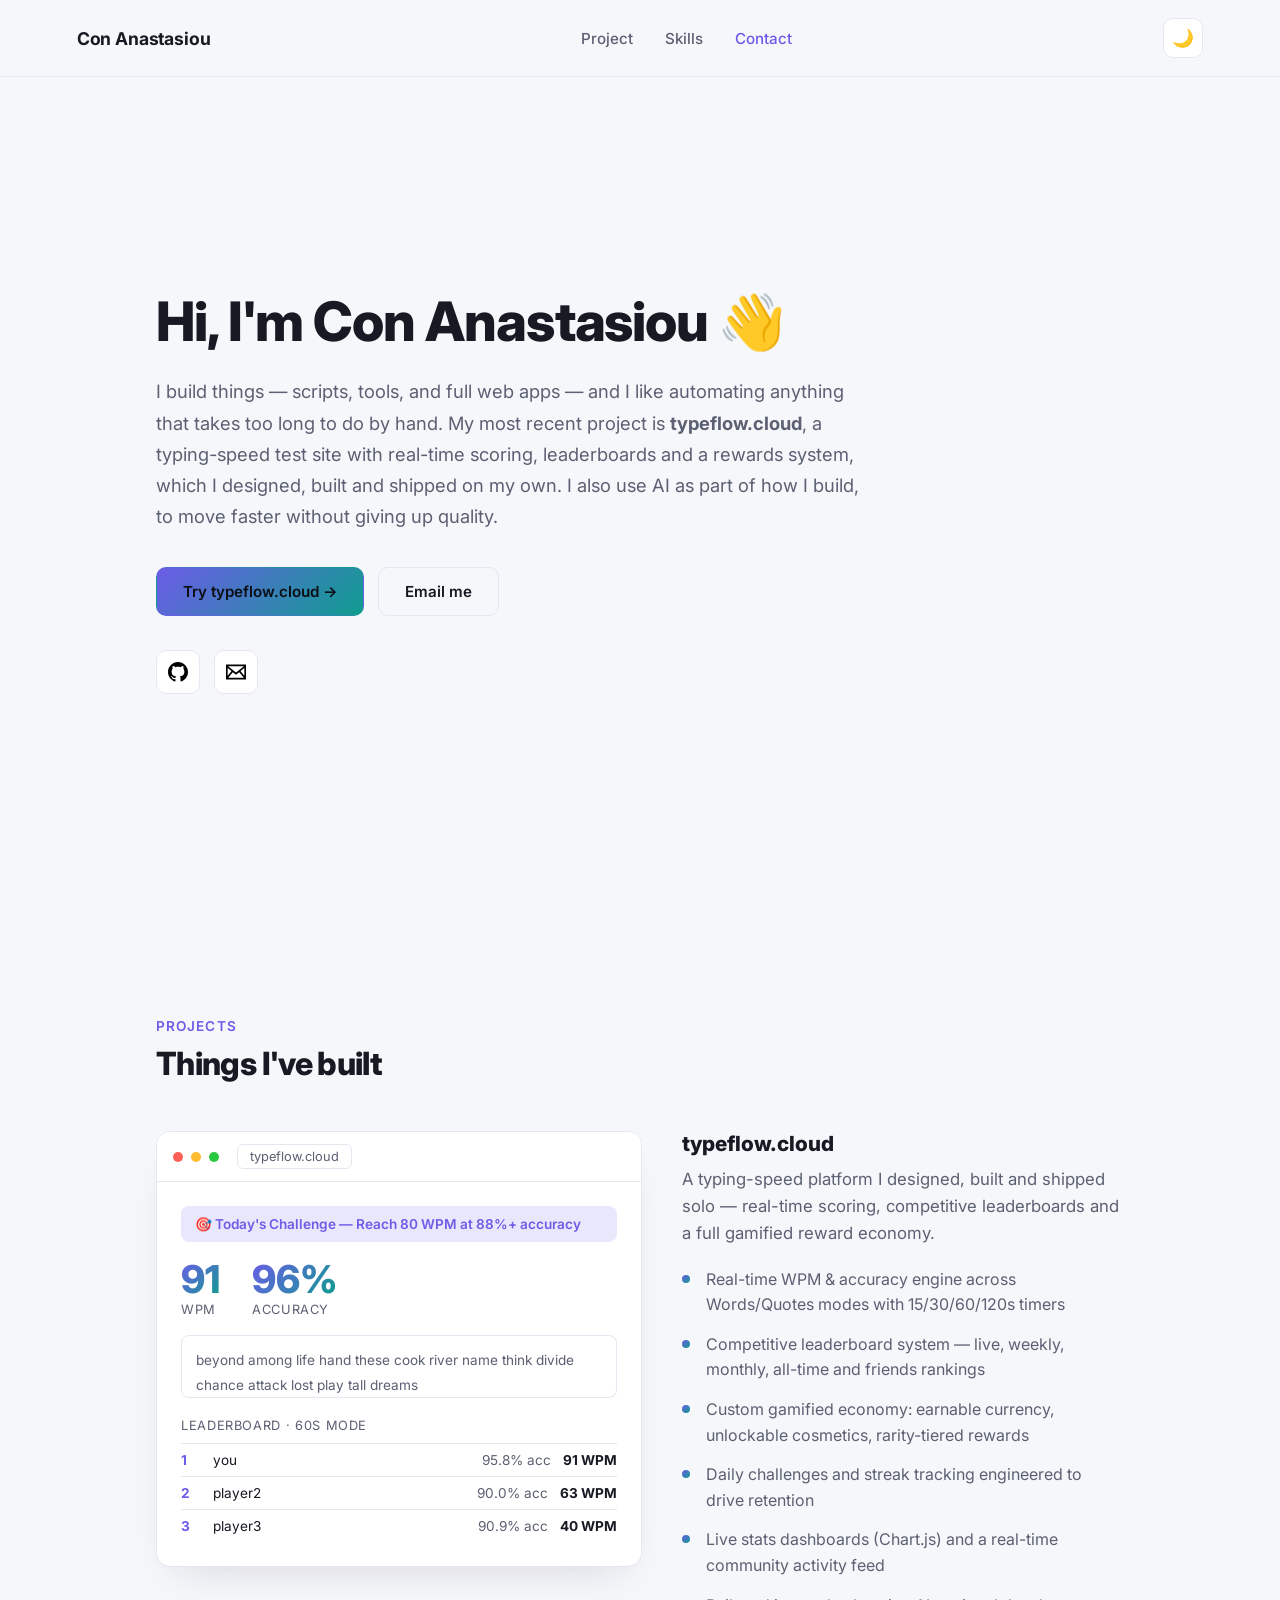
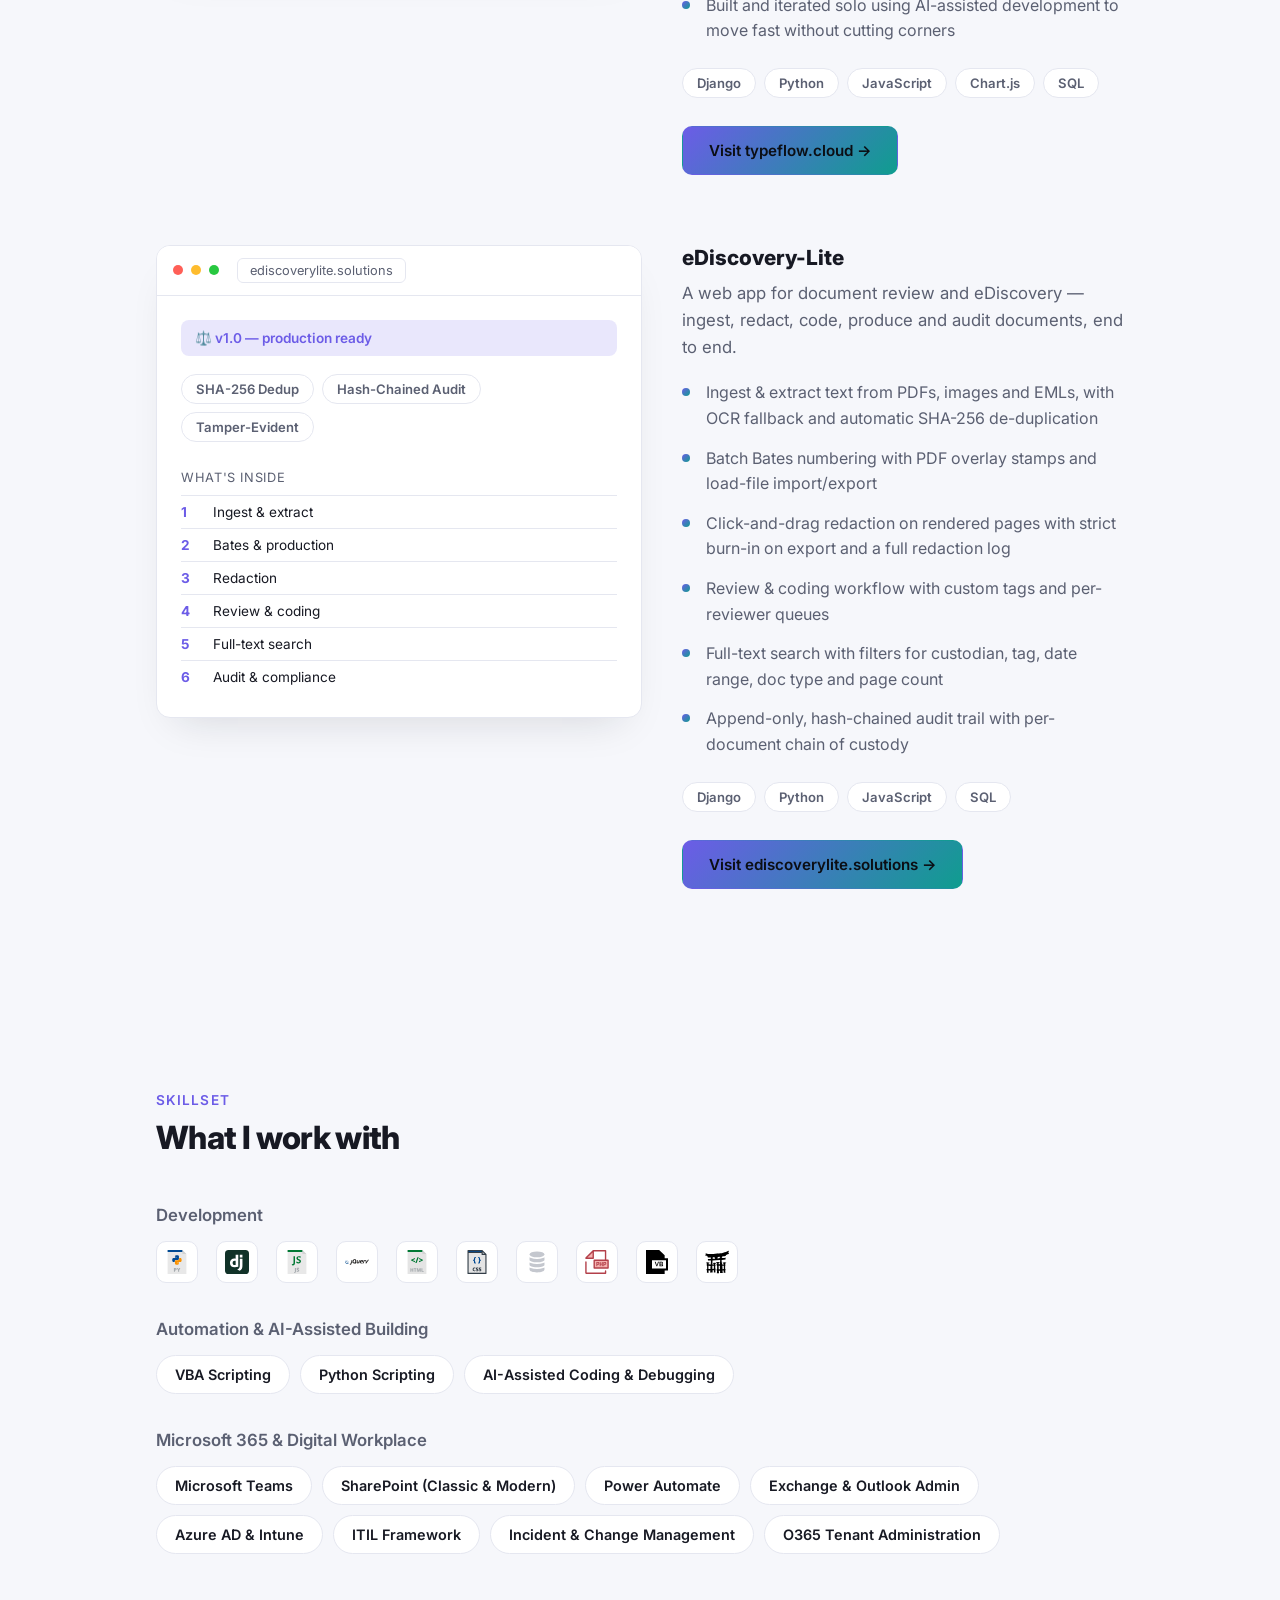
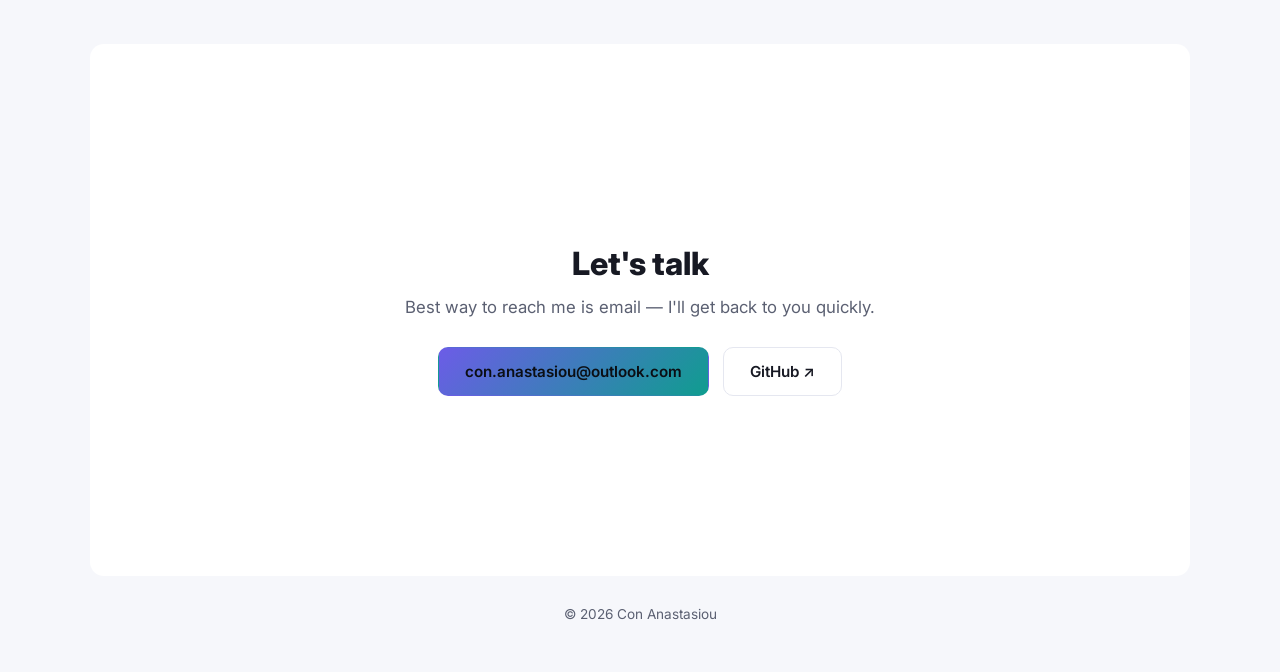
==== docs/index.html @ 70e90412 "Add static export for GitHub Pages Render templates/html/home.html to plain HTML in docs/, with stat" ====
<!DOCTYPE html>
<html lang="en" data-theme="dark">
	<head>
		<meta charset="utf-8">
		<meta name="viewport" content="width=device-width, initial-scale=1">
		<title>Con Anastasiou</title>
		<meta name="description" content="Con Anastasiou — builder of typeflow.cloud, a typing-speed test site with real-time scoring, leaderboards and a rewards system, built and shipped solo with Python, Django and JavaScript.">
		
		<link rel="icon" type="image/svg+xml" href="static/images/favicon.svg">
		<meta property="og:type" content="website">
		<meta property="og:title" content="Con Anastasiou">
		<meta property="og:description" content="Builder of typeflow.cloud, a typing-speed test site with real-time scoring, leaderboards and a rewards system, built and shipped solo with Python, Django and JavaScript.">
		<meta name="twitter:card" content="summary">
		<meta name="theme-color" content="#0b0e14">
		<link rel="preconnect" href="https://fonts.googleapis.com">
		<link rel="preconnect" href="https://fonts.gstatic.com" crossorigin>
		<link href="https://fonts.googleapis.com/css2?family=Inter:wght@400;500;600;700;800&display=swap" rel="stylesheet">
		<link rel="stylesheet" type="text/css" href="static/css/style.css">
	</head>
	<body>
		<a href="#main-content" class="skip-link">Skip to content</a>
		<nav class="nav">
			<a href="#home" class="nav-brand">Con Anastasiou</a>
			<div class="nav-links" id="nav-links">
				<a href="#project">Project</a>
				<a href="#skills">Skills</a>
				<a href="#contact">Contact</a>
			</div>
			<div class="nav-controls">
				<button id="theme-toggle" class="icon-btn" aria-label="Toggle dark mode" title="Toggle theme">
					<span id="theme-icon">☀️</span>
				</button>
				<button id="nav-toggle" class="icon-btn nav-burger" aria-label="Toggle menu">
					<span></span><span></span><span></span>
				</button>
			</div>
		</nav>

		<main id="main-content">
			<section id="home" class="hero">
				<div class="hero-inner">
					<h1>Hi, I'm Con Anastasiou <span class="wave">👋</span></h1>
					<p class="hero-lead">I build things — scripts, tools, and full web apps — and I like automating anything that takes too long to do by hand. My most recent project is <strong>typeflow.cloud</strong>, a typing-speed test site with real-time scoring, leaderboards and a rewards system, which I designed, built and shipped on my own. I also use AI as part of how I build, to move faster without giving up quality.</p>
					<div class="hero-actions">
						<a href="https://typeflow.cloud" target="_blank" rel="noopener" class="btn btn-primary">Try typeflow.cloud →</a>
						<a href="mailto:con.anastasiou@outlook.com" class="btn btn-ghost">Email me</a>
					</div>
					<div class="socials">
						<a href="https://github.com/inacceptable" target="_blank" rel="noopener" aria-label="GitHub" class="social-icon">
							<img src="static/images/github.svg" alt="GitHub">
						</a>
						<a href="mailto:con.anastasiou@outlook.com" aria-label="Email" class="social-icon">
							<img src="static/images/outlook.svg" alt="Email">
						</a>
					</div>
				</div>
			</section>

			<section id="project" class="section">
				<div class="section-head">
					<span class="section-tag">Projects</span>
					<h2>Things I've built</h2>
				</div>

				<div class="project-showcase">
					<div class="browser-mock">
						<div class="browser-bar">
							<span class="dot dot-r"></span><span class="dot dot-y"></span><span class="dot dot-g"></span>
							<span class="browser-url">typeflow.cloud</span>
						</div>
						<div class="browser-body">
							<div class="mock-badge">🎯 Today's Challenge — Reach 80 WPM at 88%+ accuracy</div>
							<div class="mock-stat-row">
								<div class="mock-stat"><span class="mock-stat-value">91</span><span class="mock-stat-label">WPM</span></div>
								<div class="mock-stat"><span class="mock-stat-value">96%</span><span class="mock-stat-label">accuracy</span></div>
							</div>
							<div class="mock-words">beyond among life hand these cook river name think divide chance attack lost play tall dreams</div>
							<div class="mock-leaderboard">
								<div class="mock-lb-title">Leaderboard · 60s mode</div>
								<div class="mock-lb-row"><span>1</span><span>you</span><span>95.8% acc</span><span>91 WPM</span></div>
								<div class="mock-lb-row"><span>2</span><span>player2</span><span>90.0% acc</span><span>63 WPM</span></div>
								<div class="mock-lb-row"><span>3</span><span>player3</span><span>90.9% acc</span><span>40 WPM</span></div>
							</div>
						</div>
					</div>
					<div class="project-details">
						<h3>typeflow.cloud</h3>
						<p class="section-lead">A typing-speed platform I designed, built and shipped solo — real-time scoring, competitive leaderboards and a full gamified reward economy.</p>
						<ul class="project-features">
							<li>Real-time WPM &amp; accuracy engine across Words/Quotes modes with 15/30/60/120s timers</li>
							<li>Competitive leaderboard system — live, weekly, monthly, all-time and friends rankings</li>
							<li>Custom gamified economy: earnable currency, unlockable cosmetics, rarity-tiered rewards</li>
							<li>Daily challenges and streak tracking engineered to drive retention</li>
							<li>Live stats dashboards (Chart.js) and a real-time community activity feed</li>
							<li>Built and iterated solo using AI-assisted development to move fast without cutting corners</li>
						</ul>
						<div class="stack-pills">
							<span>Django</span><span>Python</span><span>JavaScript</span><span>Chart.js</span><span>SQL</span>
						</div>
						<a href="https://typeflow.cloud" target="_blank" rel="noopener" class="btn btn-primary">Visit typeflow.cloud →</a>
					</div>
				</div>

				<div class="project-showcase">
					<div class="browser-mock">
						<div class="browser-bar">
							<span class="dot dot-r"></span><span class="dot dot-y"></span><span class="dot dot-g"></span>
							<span class="browser-url">ediscoverylite.solutions</span>
						</div>
						<div class="browser-body">
							<div class="mock-badge">⚖️ v1.0 — production ready</div>
							<div class="stack-pills">
								<span>SHA-256 Dedup</span><span>Hash-Chained Audit</span><span>Tamper-Evident</span>
							</div>
							<div class="mock-leaderboard">
								<div class="mock-lb-title">What's inside</div>
								<div class="mock-feature-row"><span>1</span><span>Ingest &amp; extract</span></div>
								<div class="mock-feature-row"><span>2</span><span>Bates &amp; production</span></div>
								<div class="mock-feature-row"><span>3</span><span>Redaction</span></div>
								<div class="mock-feature-row"><span>4</span><span>Review &amp; coding</span></div>
								<div class="mock-feature-row"><span>5</span><span>Full-text search</span></div>
								<div class="mock-feature-row"><span>6</span><span>Audit &amp; compliance</span></div>
							</div>
						</div>
					</div>
					<div class="project-details">
						<h3>eDiscovery-Lite</h3>
						<p class="section-lead">A web app for document review and eDiscovery — ingest, redact, code, produce and audit documents, end to end.</p>
						<ul class="project-features">
							<li>Ingest &amp; extract text from PDFs, images and EMLs, with OCR fallback and automatic SHA-256 de-duplication</li>
							<li>Batch Bates numbering with PDF overlay stamps and load-file import/export</li>
							<li>Click-and-drag redaction on rendered pages with strict burn-in on export and a full redaction log</li>
							<li>Review &amp; coding workflow with custom tags and per-reviewer queues</li>
							<li>Full-text search with filters for custodian, tag, date range, doc type and page count</li>
							<li>Append-only, hash-chained audit trail with per-document chain of custody</li>
						</ul>
						<div class="stack-pills">
							<span>Django</span><span>Python</span><span>JavaScript</span><span>SQL</span>
						</div>
						<a href="https://ediscoverylite.solutions" target="_blank" rel="noopener" class="btn btn-primary">Visit ediscoverylite.solutions →</a>
					</div>
				</div>
			</section>

			<section id="skills" class="section">
				<div class="section-head">
					<span class="section-tag">Skillset</span>
					<h2>What I work with</h2>
				</div>
				<div class="skills-grid">
					<div class="skill-group">
						<h3>Development</h3>
						<div class="lang-row">
							<img src="static/images/languages/python.svg" title="Python" alt="Python">
							<img src="static/images/languages/django.svg" title="Django" alt="Django">
							<img src="static/images/languages/js.svg" title="JavaScript" alt="JavaScript">
							<img src="static/images/languages/jquery.svg" title="jQuery" alt="jQuery">
							<img src="static/images/languages/html.svg" title="HTML" alt="HTML">
							<img src="static/images/languages/css.svg" title="CSS" alt="CSS">
							<img src="static/images/languages/sql.svg" title="SQL" alt="SQL">
							<img src="static/images/languages/php.svg" title="PHP" alt="PHP">
							<img src="static/images/languages/vba.svg" title="VBA" alt="VBA">
							<img src="static/images/languages/jinja.svg" title="Jinja" alt="Jinja">
						</div>
					</div>
					<div class="skill-group">
						<h3>Automation &amp; AI-Assisted Building</h3>
						<div class="pill-row">
							<span>VBA Scripting</span>
							<span>Python Scripting</span>
							<span>AI-Assisted Coding &amp; Debugging</span>
						</div>
					</div>
					<div class="skill-group">
						<h3>Microsoft 365 &amp; Digital Workplace</h3>
						<div class="pill-row">
							<span>Microsoft Teams</span>
							<span>SharePoint (Classic &amp; Modern)</span>
							<span>Power Automate</span>
							<span>Exchange &amp; Outlook Admin</span>
							<span>Azure AD &amp; Intune</span>
							<span>ITIL Framework</span>
							<span>Incident &amp; Change Management</span>
							<span>O365 Tenant Administration</span>
						</div>
					</div>
				</div>
			</section>

			<section id="contact" class="section alt">
				<div class="contact-card">
					<h2>Let's talk</h2>
					<p>Best way to reach me is email — I'll get back to you quickly.</p>
					<div class="contact-actions">
						<a href="mailto:con.anastasiou@outlook.com" class="btn btn-primary">con.anastasiou@outlook.com</a>
						<a href="https://github.com/inacceptable" target="_blank" rel="noopener" class="btn btn-ghost">GitHub ↗</a>
					</div>
				</div>
			</section>
		</main>

		<footer class="footer">
			<p>© 2026 Con Anastasiou</p>
		</footer>

		<script src="static/js/app.js"></script>
	</body>
</html>
---- docs/static/css/style.css ----
:root {
	--bg: #0b0e14;
	--bg-alt: #10141f;
	--card: #161b26;
	--border: #232838;
	--text: #e7e9f0;
	--text-dim: #9aa1b5;
	--accent: #7c6cff;
	--accent-2: #34e6c9;
	--radius: 14px;
	--shadow: 0 20px 40px -20px rgba(0, 0, 0, 0.5);
}

[data-theme="light"] {
	--bg: #f6f7fb;
	--bg-alt: #ffffff;
	--card: #ffffff;
	--border: #e5e7f0;
	--text: #171923;
	--text-dim: #5b6072;
	--accent: #6c5ce7;
	--accent-2: #0f9d8f;
	--shadow: 0 20px 40px -20px rgba(23, 25, 35, 0.15);
}

* {
	margin: 0;
	padding: 0;
	box-sizing: border-box;
}

html {
	scroll-behavior: smooth;
	background: var(--bg);
}

@media (prefers-reduced-motion: reduce) {
	html {
		scroll-behavior: auto;
	}

	*, *::before, *::after {
		animation-duration: 0.01ms !important;
		animation-iteration-count: 1 !important;
		transition-duration: 0.01ms !important;
	}
}

.skip-link {
	position: fixed;
	top: -60px;
	left: 16px;
	z-index: 200;
	background: var(--accent);
	color: #0b0e14;
	font-weight: 700;
	padding: 12px 18px;
	border-radius: 8px;
	transition: top .2s ease;
}

.skip-link:focus {
	top: 16px;
}

a:focus-visible,
button:focus-visible,
.btn:focus-visible {
	outline: 2px solid var(--accent);
	outline-offset: 3px;
	border-radius: 6px;
}

#home, #project, #skills, #contact {
	scroll-margin-top: 84px;
}

body {
	font-family: 'Inter', -apple-system, BlinkMacSystemFont, 'Segoe UI', sans-serif;
	background: var(--bg);
	color: var(--text);
	transition: background-color .3s ease, color .3s ease;
}

img {
	max-width: 100%;
	display: block;
}

a {
	color: inherit;
	text-decoration: none;
}

/* Nav */
.nav {
	position: sticky;
	top: 0;
	z-index: 100;
	display: flex;
	align-items: center;
	justify-content: space-between;
	padding: 18px 6%;
	background: var(--bg);
	background: color-mix(in srgb, var(--bg) 85%, transparent);
	backdrop-filter: blur(10px);
	border-bottom: 1px solid var(--border);
}

.nav-brand {
	font-weight: 700;
	font-size: 1.1em;
	letter-spacing: -0.01em;
}

.nav-links {
	display: flex;
	gap: 32px;
}

.nav-links a {
	color: var(--text-dim);
	font-weight: 500;
	font-size: 0.95em;
	transition: color .2s ease;
}

.nav-links a:hover {
	color: var(--text);
}

.nav-links a.active {
	color: var(--accent);
}

.nav-controls {
	display: flex;
	align-items: center;
	gap: 8px;
}

.icon-btn {
	background: var(--card);
	border: 1px solid var(--border);
	border-radius: 10px;
	width: 40px;
	height: 40px;
	display: flex;
	align-items: center;
	justify-content: center;
	cursor: pointer;
	font-size: 1.1em;
}

.nav-burger {
	display: none;
	flex-direction: column;
	gap: 4px;
}

.nav-burger span {
	width: 18px;
	height: 2px;
	background: var(--text);
	border-radius: 2px;
}

/* Layout helpers */
main {
	max-width: 1100px;
	margin: 0 auto;
}

.section {
	padding: 110px 6% 90px;
}

.section.alt {
	background: var(--bg-alt);
	border-radius: var(--radius);
	max-width: 1100px;
	margin: 0 auto;
}

.section-head {
	max-width: 640px;
	margin-bottom: 48px;
}

.section-tag {
	display: inline-block;
	color: var(--accent);
	font-weight: 600;
	font-size: 0.85em;
	text-transform: uppercase;
	letter-spacing: 0.08em;
	margin-bottom: 10px;
}

.section-head h2 {
	font-size: 2em;
	font-weight: 800;
	letter-spacing: -0.02em;
	margin-bottom: 12px;
}

.section-lead {
	color: var(--text-dim);
	font-size: 1.05em;
	line-height: 1.6;
}

/* Hero */
.hero {
	position: relative;
	min-height: 92vh;
	display: flex;
	align-items: center;
	padding: 0 6%;
	max-width: 1100px;
	margin: 0 auto;
	overflow: hidden;
}

.hero::before {
	content: '';
	position: absolute;
	top: -20%;
	right: -10%;
	width: 480px;
	height: 480px;
	background: radial-gradient(circle, color-mix(in srgb, var(--accent) 22%, transparent), transparent 70%);
	pointer-events: none;
	z-index: -1;
}

.hero-inner {
	max-width: 720px;
	position: relative;
}

.eyebrow {
	color: var(--accent);
	font-weight: 600;
	font-size: 0.95em;
	margin-bottom: 18px;
}

.hero h1 {
	font-size: clamp(2.2em, 5vw, 3.4em);
	font-weight: 800;
	letter-spacing: -0.02em;
	margin-bottom: 22px;
}

.wave {
	display: inline-block;
	animation: wave-animation 2.5s infinite;
	transform-origin: 70% 70%;
}

@keyframes wave-animation {
	0% { transform: rotate(0deg); }
	10% { transform: rotate(14deg); }
	20% { transform: rotate(-8deg); }
	30% { transform: rotate(14deg); }
	40% { transform: rotate(-4deg); }
	50% { transform: rotate(10deg); }
	60% { transform: rotate(0deg); }
	100% { transform: rotate(0deg); }
}

.hero-lead {
	color: var(--text-dim);
	font-size: 1.15em;
	line-height: 1.7;
	margin-bottom: 34px;
}

.hero-actions {
	display: flex;
	gap: 14px;
	flex-wrap: wrap;
	margin-bottom: 34px;
}

.btn {
	display: inline-flex;
	align-items: center;
	gap: 8px;
	padding: 14px 26px;
	border-radius: 10px;
	font-weight: 600;
	font-size: 0.95em;
	cursor: pointer;
	transition: transform .15s ease, box-shadow .15s ease, background-color .15s ease;
	border: 1px solid transparent;
}

.btn-primary {
	background: linear-gradient(135deg, var(--accent), var(--accent-2));
	color: #0b0e14;
}

.btn-primary:hover {
	transform: translateY(-2px);
	box-shadow: var(--shadow);
}

.btn-ghost {
	background: transparent;
	border-color: var(--border);
	color: var(--text);
}

.btn-ghost:hover {
	border-color: var(--accent);
	color: var(--accent);
}

.socials {
	display: flex;
	gap: 14px;
}

.social-icon {
	width: 44px;
	height: 44px;
	border-radius: 10px;
	background: var(--card);
	border: 1px solid var(--border);
	display: flex;
	align-items: center;
	justify-content: center;
	transition: border-color .2s ease, transform .2s ease;
}

.social-icon img {
	width: 20px;
	height: 20px;
}

.social-icon:hover {
	border-color: var(--accent);
	transform: translateY(-2px);
}

/* Featured project */
.project-showcase {
	display: grid;
	grid-template-columns: 1.1fr 1fr;
	gap: 40px;
	align-items: start;
}

.project-showcase + .project-showcase {
	margin-top: 70px;
}

.project-details h3 {
	font-size: 1.3em;
	font-weight: 800;
	margin-bottom: 10px;
}

.project-details .section-lead {
	margin-bottom: 20px;
}

.browser-mock {
	background: var(--card);
	border: 1px solid var(--border);
	border-radius: var(--radius);
	overflow: hidden;
	box-shadow: var(--shadow);
}

.browser-bar {
	display: flex;
	align-items: center;
	gap: 8px;
	padding: 12px 16px;
	background: var(--bg-alt);
	border-bottom: 1px solid var(--border);
}

.dot {
	width: 10px;
	height: 10px;
	border-radius: 50%;
}

.dot-r { background: #ff5f57; }
.dot-y { background: #febc2e; }
.dot-g { background: #28c840; }

.browser-url {
	margin-left: 10px;
	font-size: 0.8em;
	color: var(--text-dim);
	background: var(--card);
	border: 1px solid var(--border);
	border-radius: 6px;
	padding: 4px 12px;
}

.browser-body {
	padding: 24px;
}

.mock-badge {
	background: color-mix(in srgb, var(--accent) 15%, transparent);
	color: var(--accent);
	font-size: 0.85em;
	font-weight: 600;
	padding: 10px 14px;
	border-radius: 8px;
	margin-bottom: 18px;
}

.mock-stat-row {
	display: flex;
	gap: 32px;
	margin-bottom: 18px;
}

.mock-stat-value {
	display: block;
	font-size: 2.4em;
	font-weight: 800;
	background: linear-gradient(135deg, var(--accent), var(--accent-2));
	-webkit-background-clip: text;
	background-clip: text;
	-webkit-text-fill-color: transparent;
	line-height: 1;
}

.mock-stat-label {
	display: block;
	color: var(--text-dim);
	font-size: 0.8em;
	margin-top: 4px;
	text-transform: uppercase;
	letter-spacing: 0.05em;
}

.mock-words {
	font-size: 0.85em;
	color: var(--text-dim);
	line-height: 1.8;
	background: var(--bg-alt);
	border: 1px solid var(--border);
	border-radius: 8px;
	padding: 12px 14px;
	margin-bottom: 20px;
	max-height: 4.6em;
	overflow: hidden;
}

.mock-lb-title {
	font-size: 0.8em;
	color: var(--text-dim);
	text-transform: uppercase;
	letter-spacing: 0.05em;
	margin-bottom: 10px;
}

.mock-lb-row {
	display: grid;
	grid-template-columns: 20px 1fr auto auto;
	gap: 12px;
	padding: 8px 0;
	font-size: 0.85em;
	border-top: 1px solid var(--border);
}

.mock-lb-row:first-of-type {
	border-top: none;
}

.mock-lb-row span:first-child {
	color: var(--accent);
	font-weight: 700;
}

.mock-lb-row span:nth-child(3) {
	color: var(--text-dim);
}

.mock-lb-row span:last-child {
	font-weight: 700;
}

.mock-feature-row {
	display: grid;
	grid-template-columns: 20px 1fr;
	gap: 12px;
	padding: 8px 0;
	font-size: 0.85em;
	border-top: 1px solid var(--border);
}

.mock-feature-row:first-of-type {
	border-top: none;
}

.mock-feature-row span:first-child {
	color: var(--accent);
	font-weight: 700;
}

.project-features {
	list-style: none;
	margin-bottom: 24px;
}

.project-features li {
	position: relative;
	padding-left: 24px;
	margin-bottom: 14px;
	color: var(--text-dim);
	line-height: 1.6;
}

.project-features li::before {
	content: '';
	position: absolute;
	left: 0;
	top: 8px;
	width: 8px;
	height: 8px;
	border-radius: 50%;
	background: linear-gradient(135deg, var(--accent), var(--accent-2));
}

.stack-pills {
	display: flex;
	flex-wrap: wrap;
	gap: 8px;
	margin-bottom: 28px;
}

.stack-pills span {
	background: var(--card);
	border: 1px solid var(--border);
	border-radius: 999px;
	padding: 6px 14px;
	font-size: 0.82em;
	font-weight: 600;
	color: var(--text-dim);
}

/* Skills */
.skills-grid {
	display: grid;
	gap: 36px;
}

.skill-group h3 {
	font-size: 1.05em;
	margin-bottom: 16px;
	color: var(--text-dim);
	font-weight: 600;
}

.pill-row {
	display: flex;
	flex-wrap: wrap;
	gap: 10px;
}

.pill-row span {
	background: var(--card);
	border: 1px solid var(--border);
	border-radius: 999px;
	padding: 10px 18px;
	font-size: 0.9em;
	font-weight: 600;
}

.lang-row {
	display: flex;
	flex-wrap: wrap;
	gap: 18px;
	align-items: center;
}

.lang-row img {
	width: 42px;
	height: 42px;
	padding: 8px;
	background: var(--card);
	border: 1px solid var(--border);
	border-radius: 10px;
	transition: transform .2s ease, border-color .2s ease;
}

.lang-row img:hover {
	transform: translateY(-3px);
	border-color: var(--accent);
}

/* Contact */
.contact-card {
	max-width: 640px;
	margin: 0 auto;
	text-align: center;
	padding: 90px 6%;
}

.contact-card h2 {
	font-size: 2em;
	font-weight: 800;
	margin-bottom: 14px;
}

.contact-card p {
	color: var(--text-dim);
	font-size: 1.05em;
	margin-bottom: 30px;
}

.contact-actions {
	display: flex;
	gap: 14px;
	justify-content: center;
	flex-wrap: wrap;
}

.footer {
	text-align: center;
	padding: 30px 6% 50px;
	color: var(--text-dim);
	font-size: 0.85em;
}

/* Responsive */
@media screen and (max-width: 900px) {
	.nav-links {
		position: fixed;
		top: 74px;
		left: 0;
		right: 0;
		background: var(--bg);
		border-bottom: 1px solid var(--border);
		flex-direction: column;
		gap: 0;
		padding: 10px 6% 20px;
		transform: translateY(-120%);
		transition: transform .25s ease;
	}

	.nav-links.open {
		transform: translateY(0);
	}

	.nav-links a {
		padding: 14px 0;
		border-bottom: 1px solid var(--border);
	}

	.nav-burger {
		display: flex;
	}

	.project-showcase {
		grid-template-columns: 1fr;
	}

	.section {
		padding: 80px 6% 60px;
	}
}
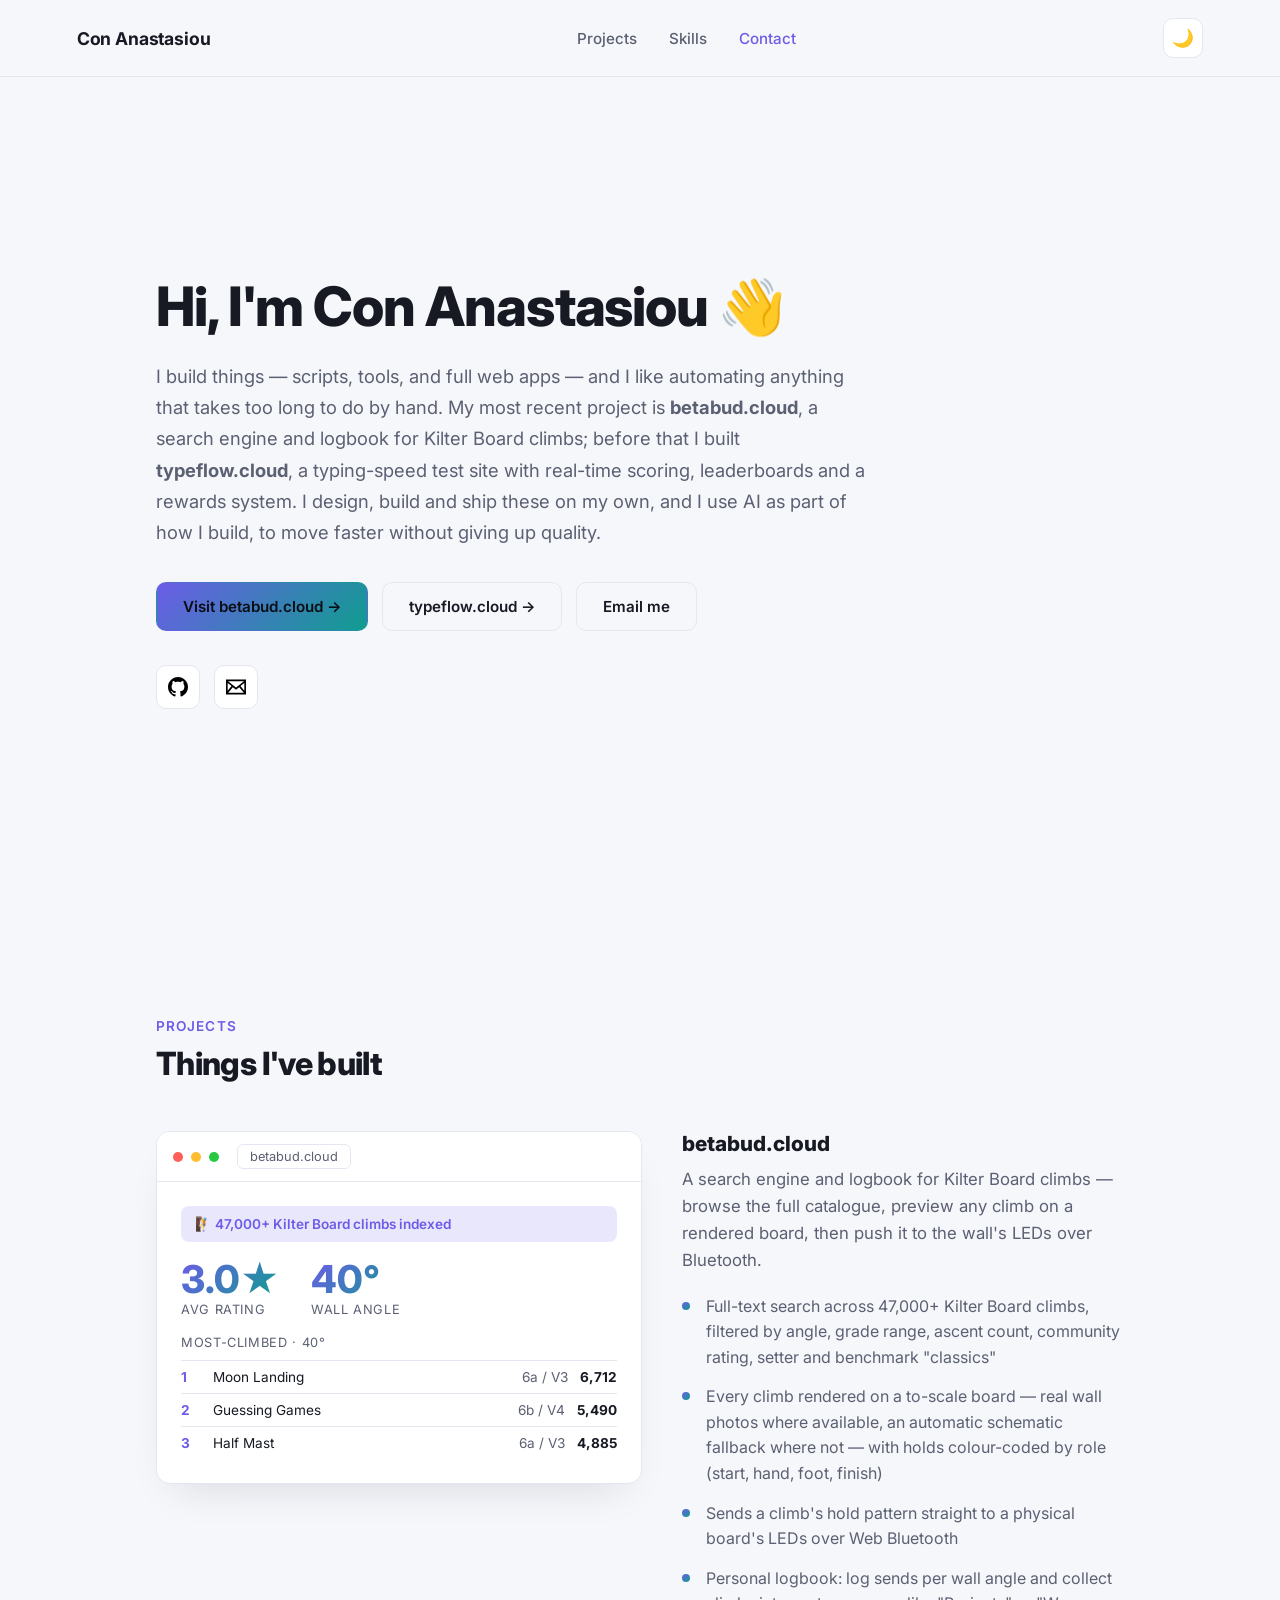
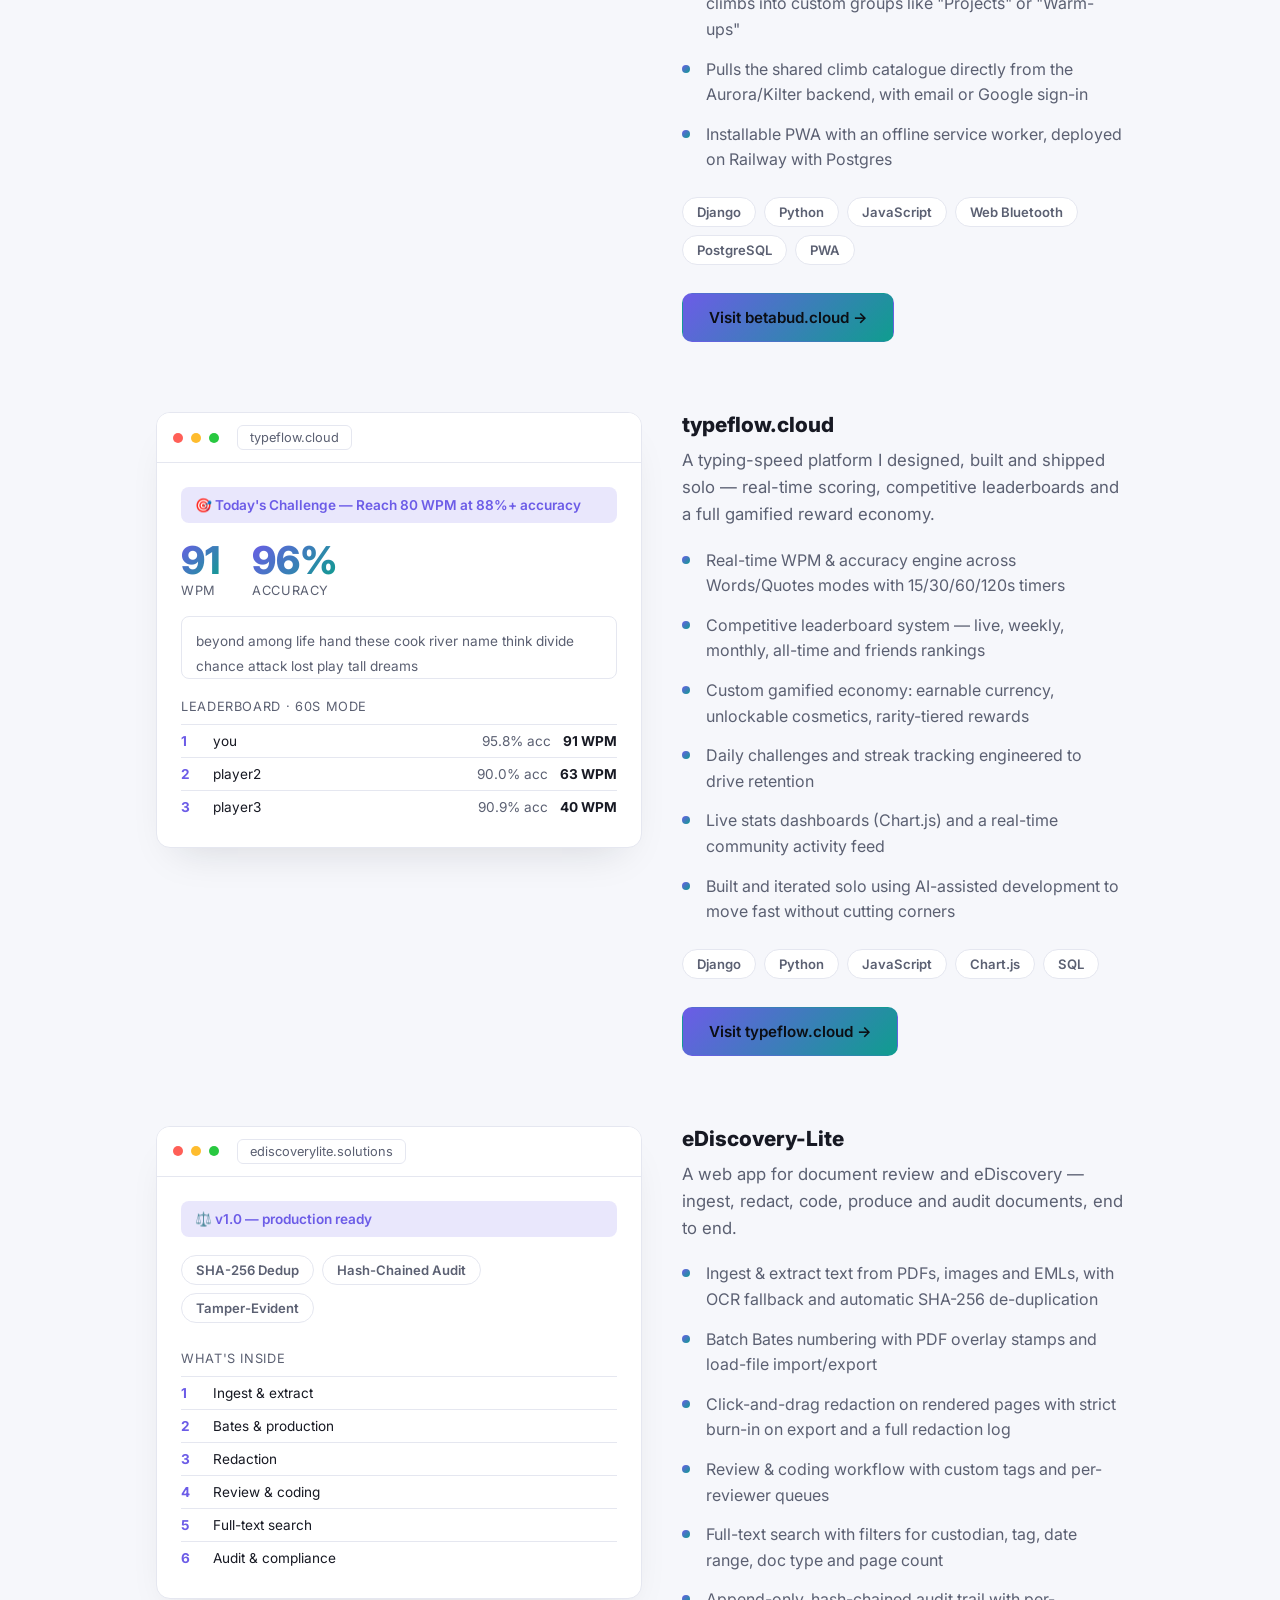
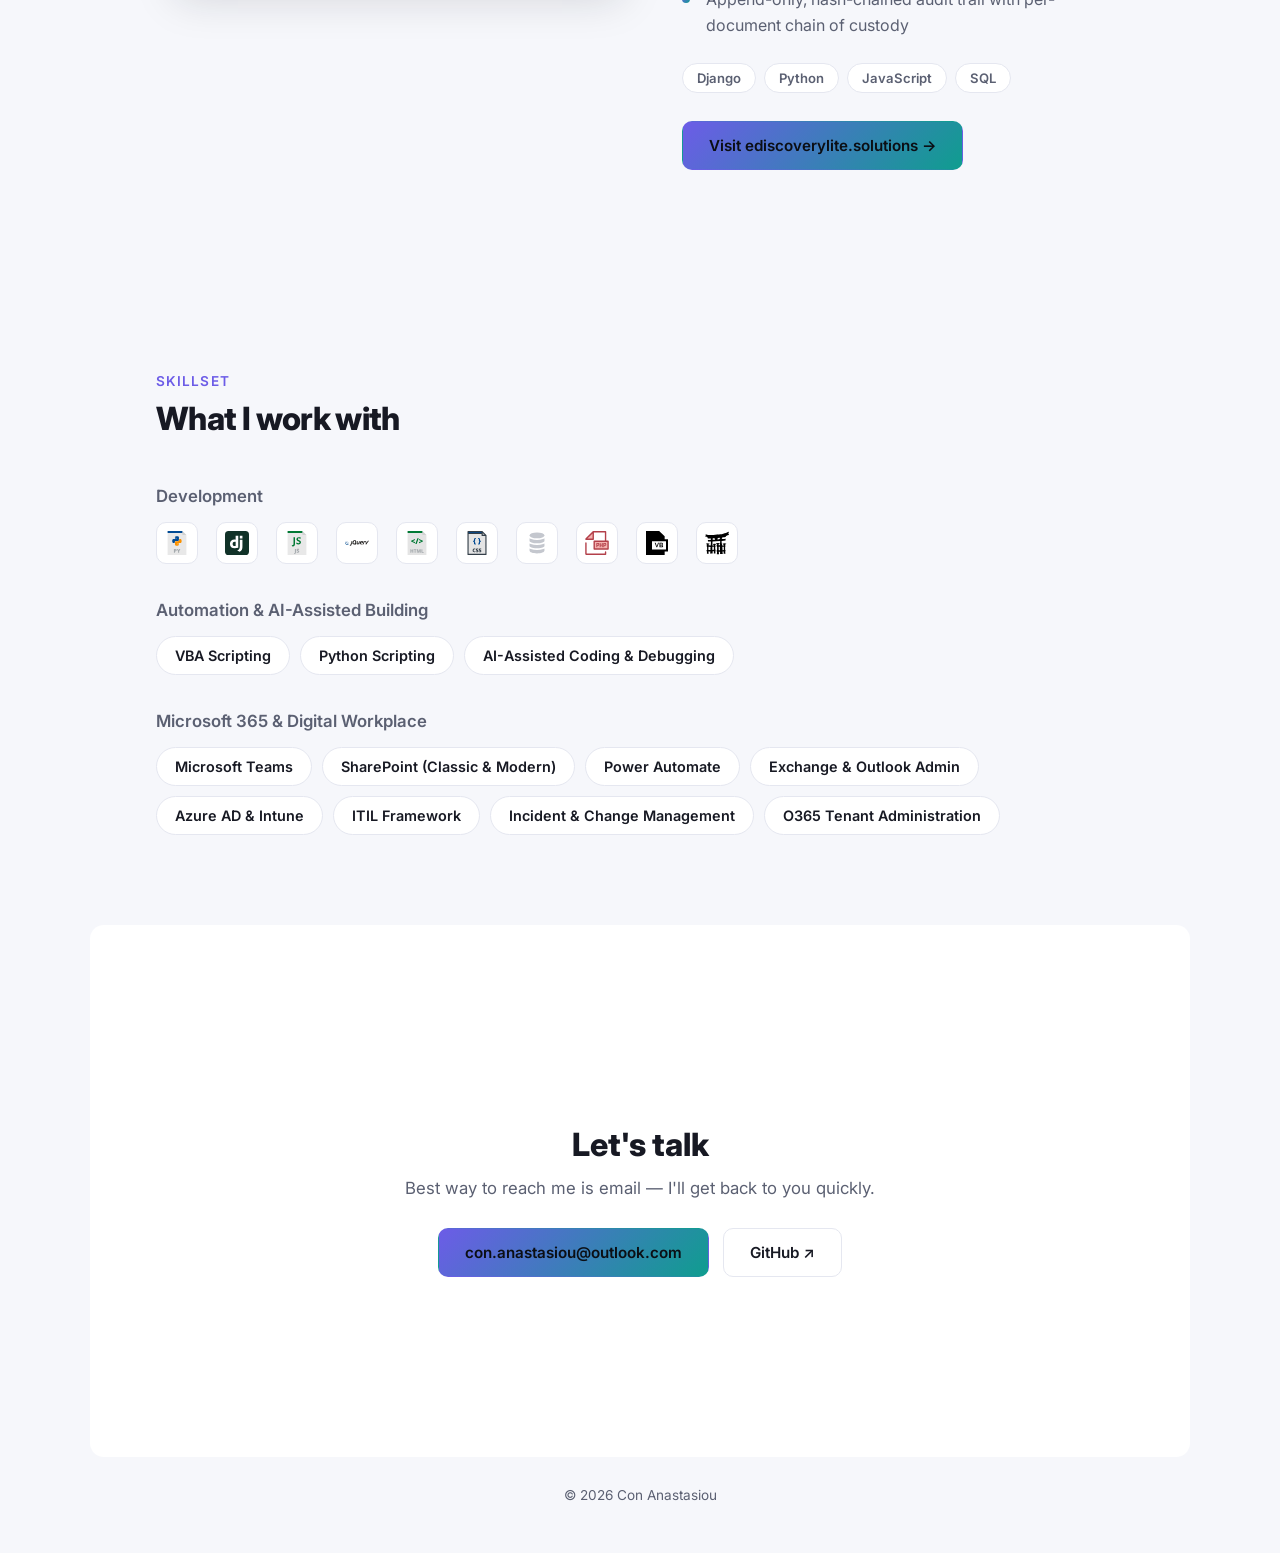
==== commit 1c715e1f: "Add betabud.cloud to the portfolio New project card (browser mock + details) as the first entry in t" ====
--- a/docs/index.html
+++ b/docs/index.html
@@ -4,12 +4,12 @@
 		<meta charset="utf-8">
 		<meta name="viewport" content="width=device-width, initial-scale=1">
 		<title>Con Anastasiou</title>
-		<meta name="description" content="Con Anastasiou — builder of typeflow.cloud, a typing-speed test site with real-time scoring, leaderboards and a rewards system, built and shipped solo with Python, Django and JavaScript.">
-		
+		<meta name="description" content="Con Anastasiou — builder of betabud.cloud and typeflow.cloud, full web apps designed, built and shipped solo with Python, Django and JavaScript.">
+
 		<link rel="icon" type="image/svg+xml" href="static/images/favicon.svg">
 		<meta property="og:type" content="website">
 		<meta property="og:title" content="Con Anastasiou">
-		<meta property="og:description" content="Builder of typeflow.cloud, a typing-speed test site with real-time scoring, leaderboards and a rewards system, built and shipped solo with Python, Django and JavaScript.">
+		<meta property="og:description" content="Builder of betabud.cloud and typeflow.cloud, full web apps designed, built and shipped solo with Python, Django and JavaScript.">
 		<meta name="twitter:card" content="summary">
 		<meta name="theme-color" content="#0b0e14">
 		<link rel="preconnect" href="https://fonts.googleapis.com">
@@ -22,7 +22,7 @@
 		<nav class="nav">
 			<a href="#home" class="nav-brand">Con Anastasiou</a>
 			<div class="nav-links" id="nav-links">
-				<a href="#project">Project</a>
+				<a href="#project">Projects</a>
 				<a href="#skills">Skills</a>
 				<a href="#contact">Contact</a>
 			</div>
@@ -40,9 +40,10 @@
 			<section id="home" class="hero">
 				<div class="hero-inner">
 					<h1>Hi, I'm Con Anastasiou <span class="wave">👋</span></h1>
-					<p class="hero-lead">I build things — scripts, tools, and full web apps — and I like automating anything that takes too long to do by hand. My most recent project is <strong>typeflow.cloud</strong>, a typing-speed test site with real-time scoring, leaderboards and a rewards system, which I designed, built and shipped on my own. I also use AI as part of how I build, to move faster without giving up quality.</p>
+					<p class="hero-lead">I build things — scripts, tools, and full web apps — and I like automating anything that takes too long to do by hand. My most recent project is <strong>betabud.cloud</strong>, a search engine and logbook for Kilter Board climbs; before that I built <strong>typeflow.cloud</strong>, a typing-speed test site with real-time scoring, leaderboards and a rewards system. I design, build and ship these on my own, and I use AI as part of how I build, to move faster without giving up quality.</p>
 					<div class="hero-actions">
-						<a href="https://typeflow.cloud" target="_blank" rel="noopener" class="btn btn-primary">Try typeflow.cloud →</a>
+						<a href="https://betabud.cloud" target="_blank" rel="noopener" class="btn btn-primary">Visit betabud.cloud →</a>
+						<a href="https://typeflow.cloud" target="_blank" rel="noopener" class="btn btn-ghost">typeflow.cloud →</a>
 						<a href="mailto:con.anastasiou@outlook.com" class="btn btn-ghost">Email me</a>
 					</div>
 					<div class="socials">
@@ -60,6 +61,44 @@
 				<div class="section-head">
 					<span class="section-tag">Projects</span>
 					<h2>Things I've built</h2>
+				</div>
+
+				<div class="project-showcase">
+					<div class="browser-mock">
+						<div class="browser-bar">
+							<span class="dot dot-r"></span><span class="dot dot-y"></span><span class="dot dot-g"></span>
+							<span class="browser-url">betabud.cloud</span>
+						</div>
+						<div class="browser-body">
+							<div class="mock-badge">🧗 47,000+ Kilter Board climbs indexed</div>
+							<div class="mock-stat-row">
+								<div class="mock-stat"><span class="mock-stat-value">3.0★</span><span class="mock-stat-label">avg rating</span></div>
+								<div class="mock-stat"><span class="mock-stat-value">40°</span><span class="mock-stat-label">wall angle</span></div>
+							</div>
+							<div class="mock-leaderboard">
+								<div class="mock-lb-title">Most-climbed · 40°</div>
+								<div class="mock-lb-row"><span>1</span><span>Moon Landing</span><span>6a / V3</span><span>6,712</span></div>
+								<div class="mock-lb-row"><span>2</span><span>Guessing Games</span><span>6b / V4</span><span>5,490</span></div>
+								<div class="mock-lb-row"><span>3</span><span>Half Mast</span><span>6a / V3</span><span>4,885</span></div>
+							</div>
+						</div>
+					</div>
+					<div class="project-details">
+						<h3>betabud.cloud</h3>
+						<p class="section-lead">A search engine and logbook for Kilter Board climbs — browse the full catalogue, preview any climb on a rendered board, then push it to the wall's LEDs over Bluetooth.</p>
+						<ul class="project-features">
+							<li>Full-text search across 47,000+ Kilter Board climbs, filtered by angle, grade range, ascent count, community rating, setter and benchmark "classics"</li>
+							<li>Every climb rendered on a to-scale board — real wall photos where available, an automatic schematic fallback where not — with holds colour-coded by role (start, hand, foot, finish)</li>
+							<li>Sends a climb's hold pattern straight to a physical board's LEDs over Web Bluetooth</li>
+							<li>Personal logbook: log sends per wall angle and collect climbs into custom groups like "Projects" or "Warm-ups"</li>
+							<li>Pulls the shared climb catalogue directly from the Aurora/Kilter backend, with email or Google sign-in</li>
+							<li>Installable PWA with an offline service worker, deployed on Railway with Postgres</li>
+						</ul>
+						<div class="stack-pills">
+							<span>Django</span><span>Python</span><span>JavaScript</span><span>Web Bluetooth</span><span>PostgreSQL</span><span>PWA</span>
+						</div>
+						<a href="https://betabud.cloud" target="_blank" rel="noopener" class="btn btn-primary">Visit betabud.cloud →</a>
+					</div>
 				</div>
 
 				<div class="project-showcase">
--- a/docs/static/css/style.css
+++ b/docs/static/css/style.css
@@ -102,8 +102,6 @@
 	justify-content: space-between;
 	padding: 18px 6%;
 	background: var(--bg);
-	background: color-mix(in srgb, var(--bg) 85%, transparent);
-	backdrop-filter: blur(10px);
 	border-bottom: 1px solid var(--border);
 }
 
@@ -214,6 +212,7 @@
 .hero {
 	position: relative;
 	min-height: 92vh;
+	min-height: 92svh;
 	display: flex;
 	align-items: center;
 	padding: 0 6%;
@@ -646,7 +645,7 @@
 		flex-direction: column;
 		gap: 0;
 		padding: 10px 6% 20px;
-		transform: translateY(-120%);
+		transform: translateY(calc(-100% - 74px));
 		transition: transform .25s ease;
 	}
 
@@ -670,4 +669,10 @@
 	.section {
 		padding: 80px 6% 60px;
 	}
-}
+
+	.hero {
+		min-height: auto;
+		padding: 60px 6% 50px;
+		align-items: flex-start;
+	}
+}
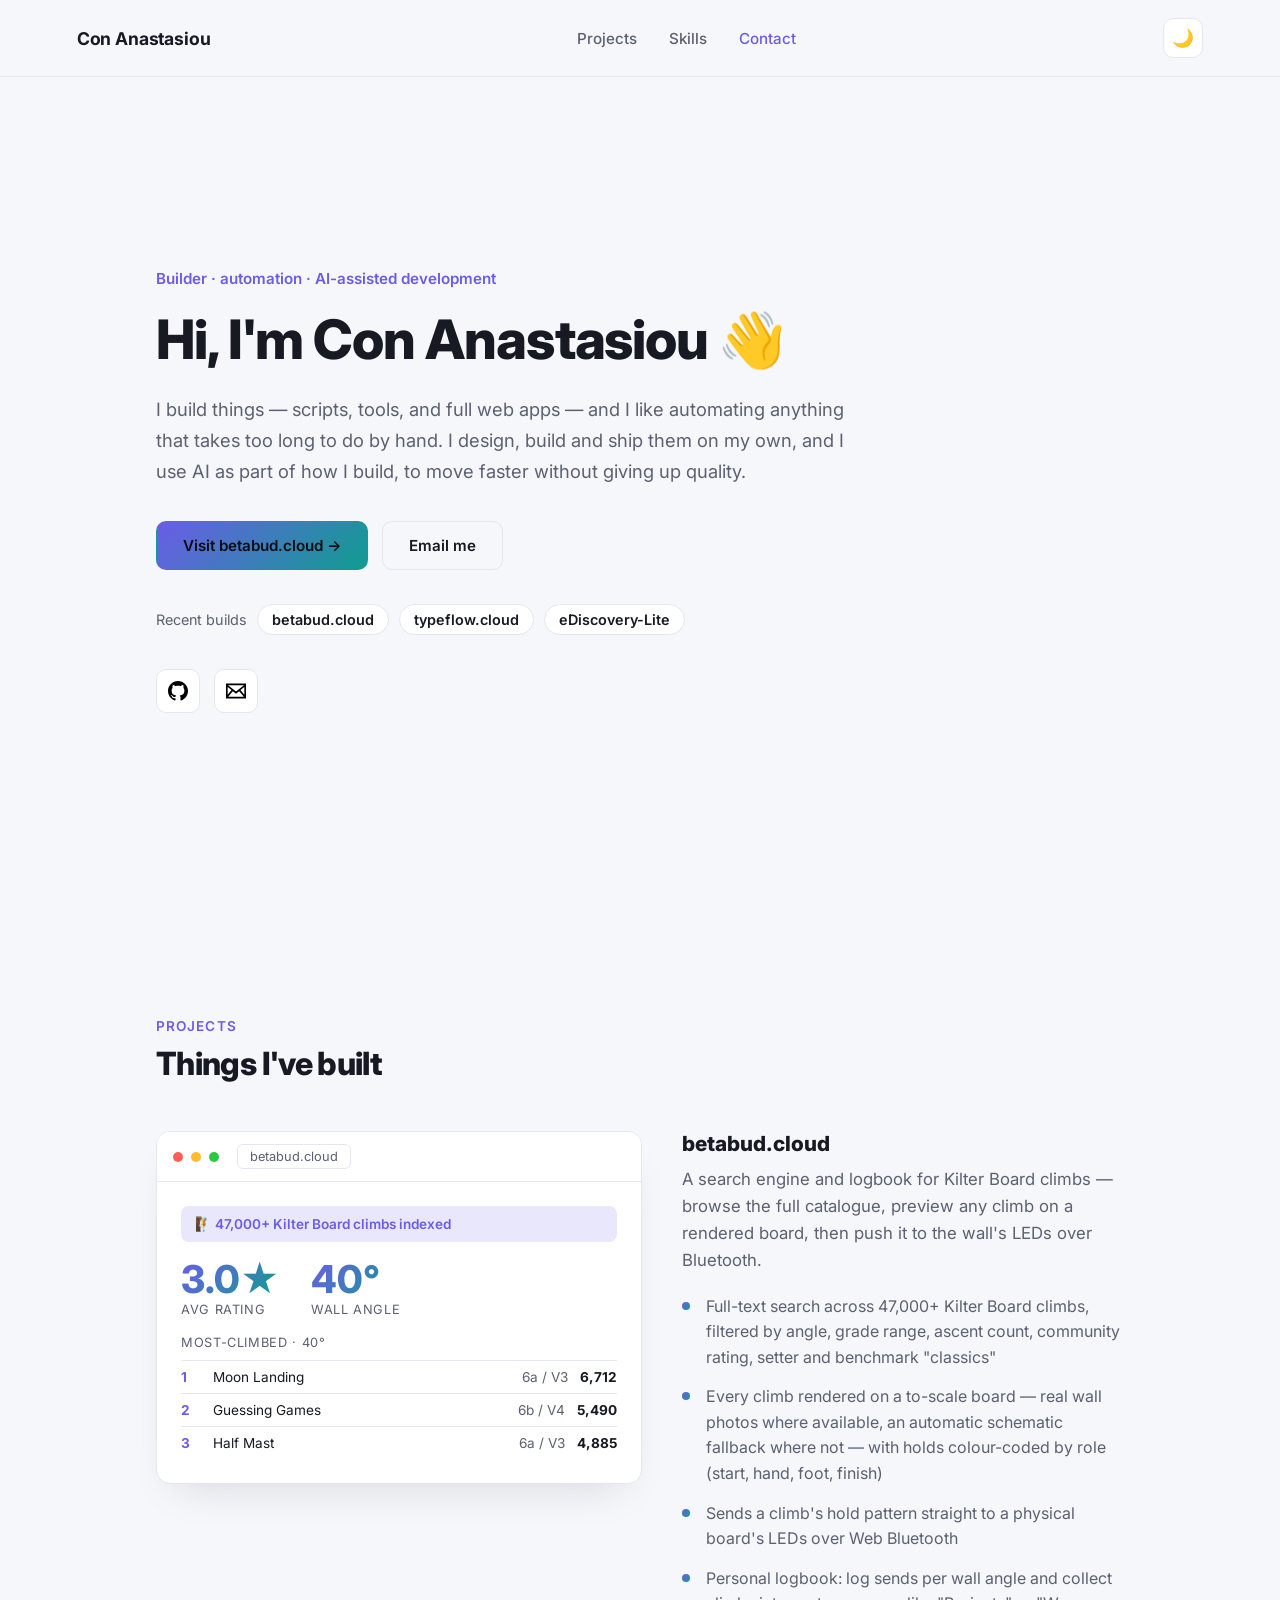
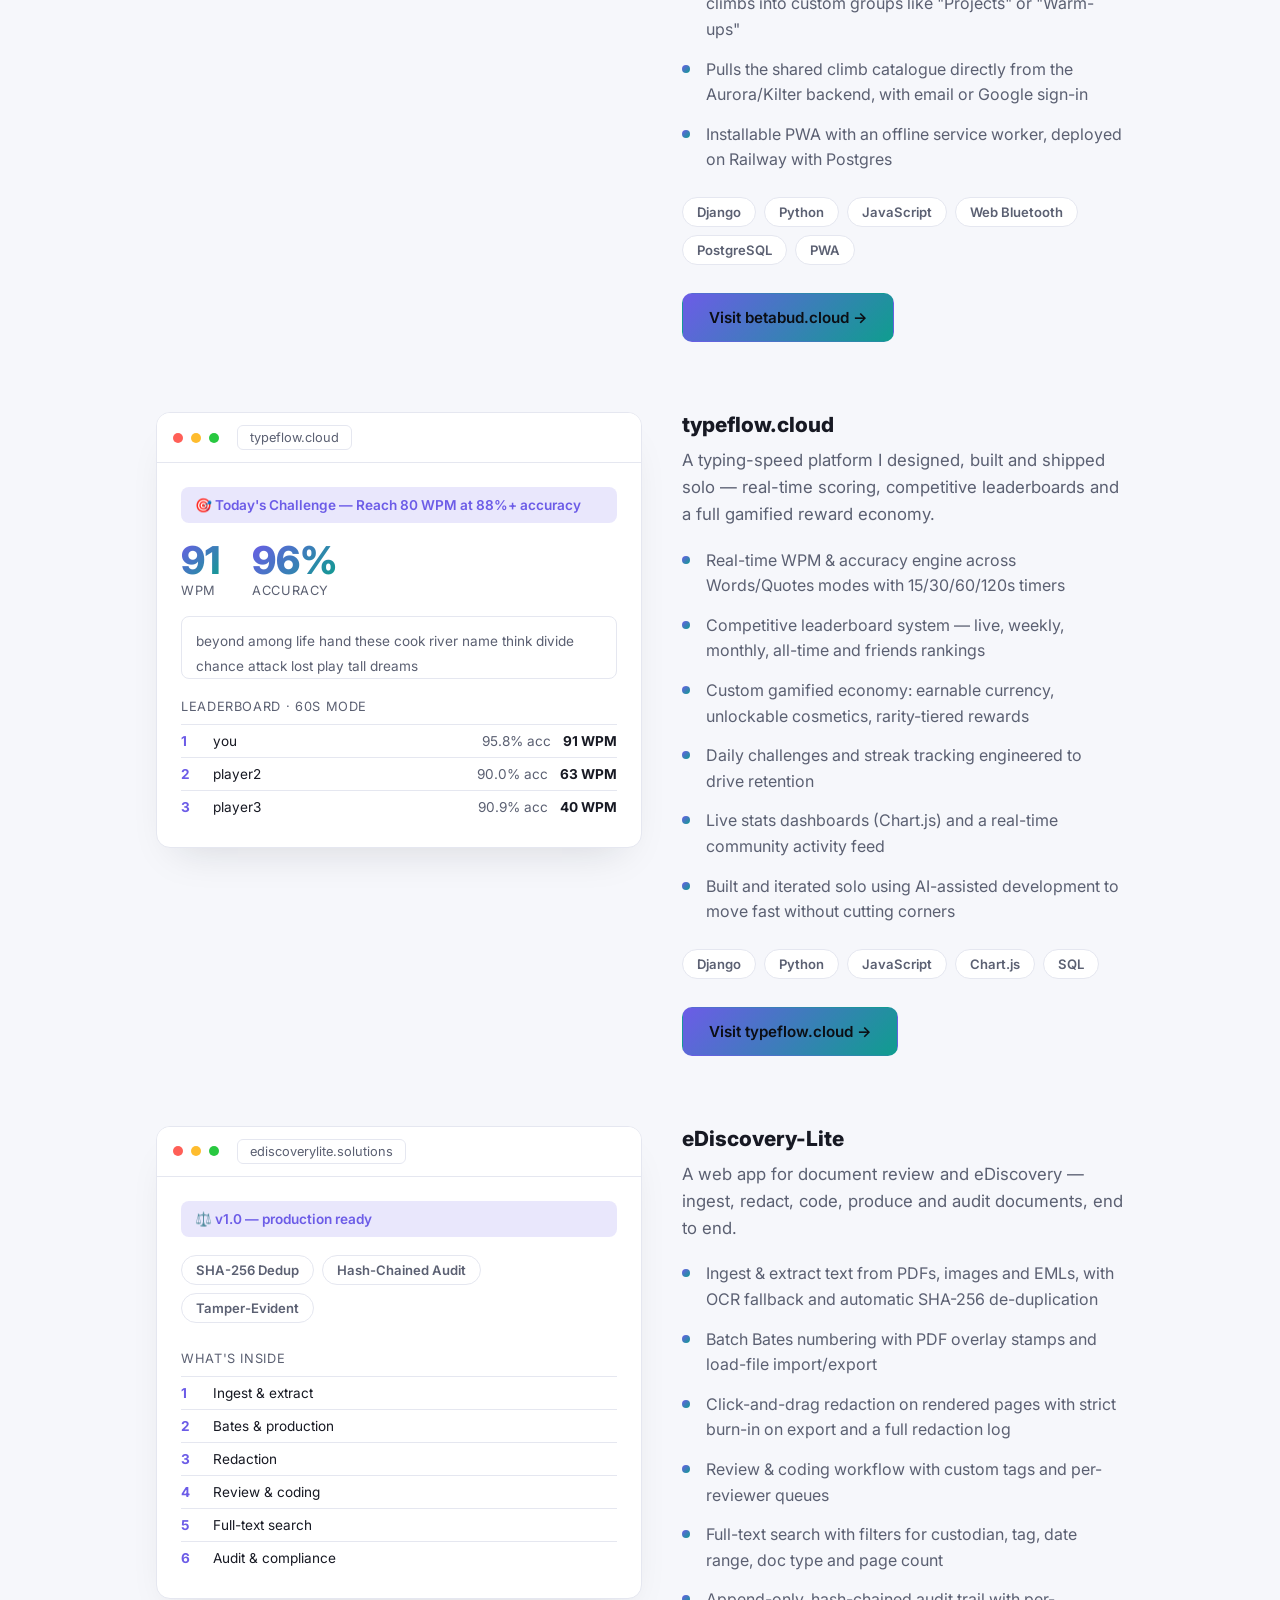
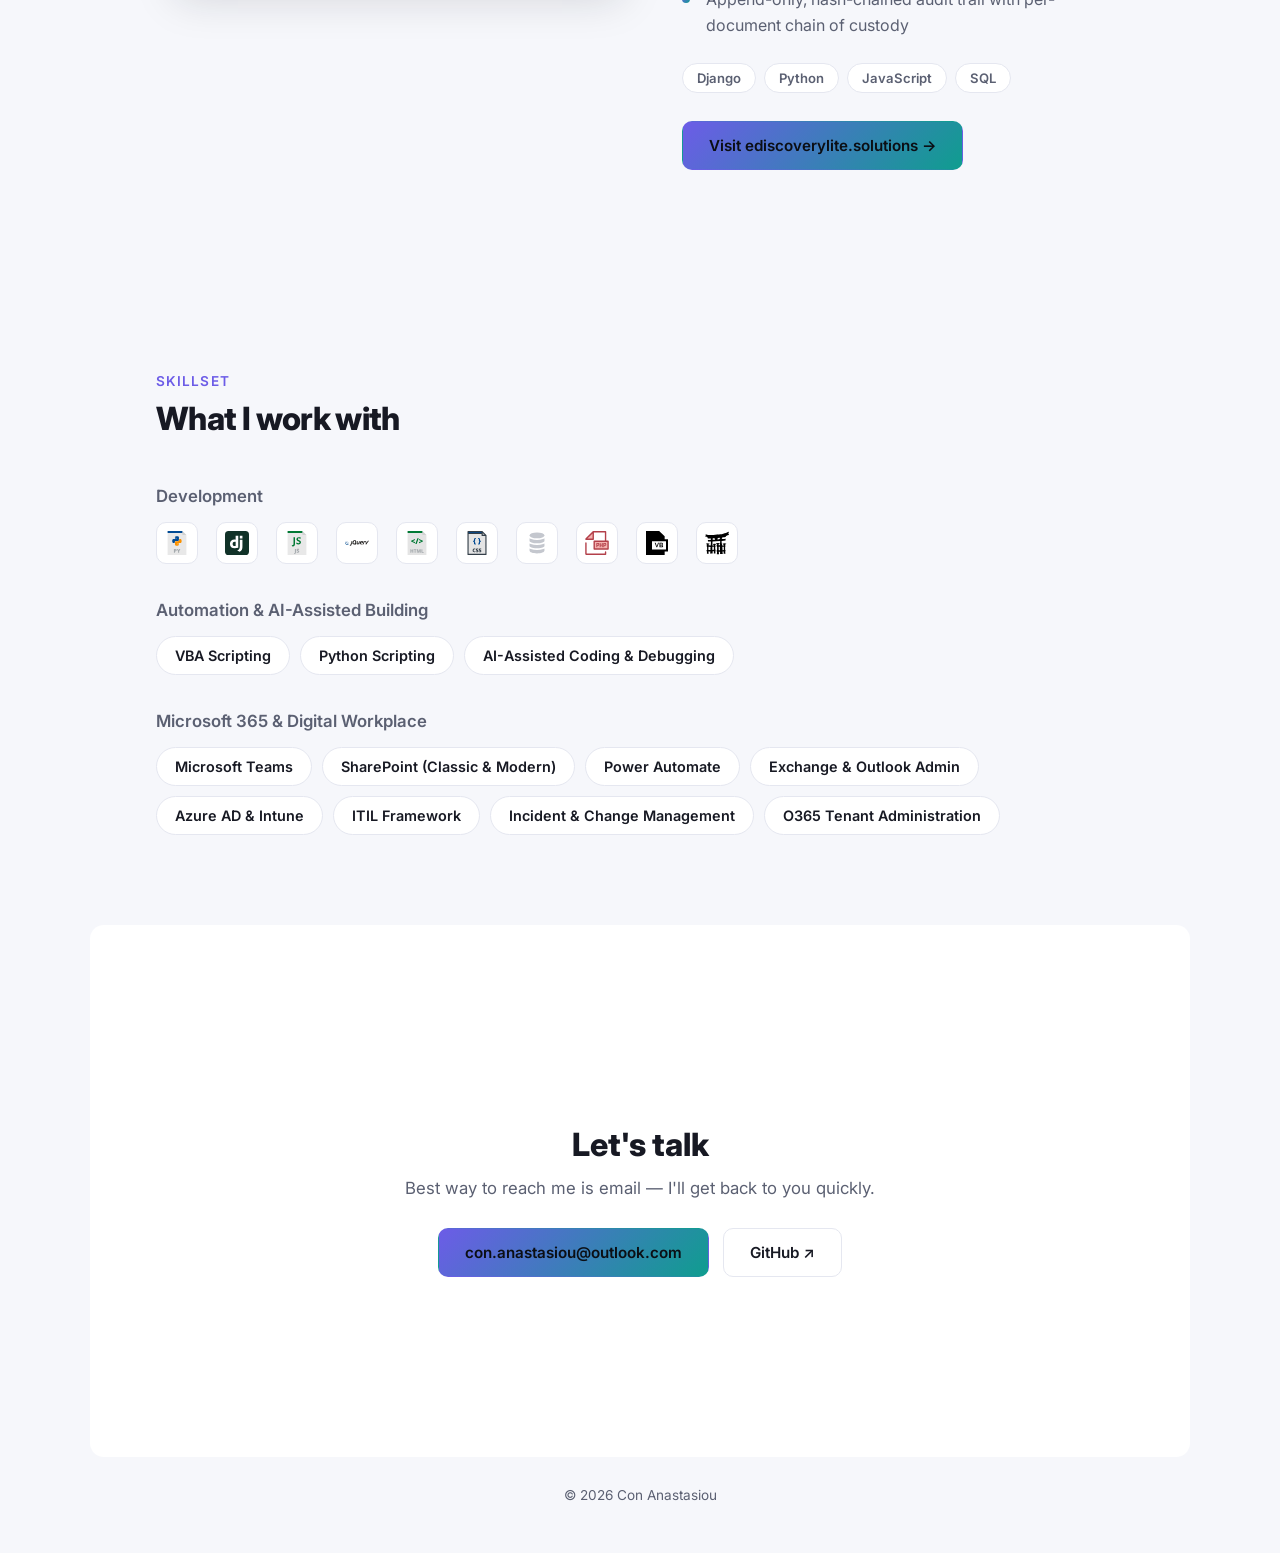
==== commit 7227bd2a: "Tighten the hero and show all three projects as chips Add an eyebrow tag, trim the hero paragraph do" ====
--- a/docs/index.html
+++ b/docs/index.html
@@ -39,13 +39,18 @@
 		<main id="main-content">
 			<section id="home" class="hero">
 				<div class="hero-inner">
+					<p class="eyebrow">Builder · automation · AI-assisted development</p>
 					<h1>Hi, I'm Con Anastasiou <span class="wave">👋</span></h1>
-					<p class="hero-lead">I build things — scripts, tools, and full web apps — and I like automating anything that takes too long to do by hand. My most recent project is <strong>betabud.cloud</strong>, a search engine and logbook for Kilter Board climbs; before that I built <strong>typeflow.cloud</strong>, a typing-speed test site with real-time scoring, leaderboards and a rewards system. I design, build and ship these on my own, and I use AI as part of how I build, to move faster without giving up quality.</p>
+					<p class="hero-lead">I build things — scripts, tools, and full web apps — and I like automating anything that takes too long to do by hand. I design, build and ship them on my own, and I use AI as part of how I build, to move faster without giving up quality.</p>
 					<div class="hero-actions">
 						<a href="https://betabud.cloud" target="_blank" rel="noopener" class="btn btn-primary">Visit betabud.cloud →</a>
-						<a href="https://typeflow.cloud" target="_blank" rel="noopener" class="btn btn-ghost">typeflow.cloud →</a>
 						<a href="mailto:con.anastasiou@outlook.com" class="btn btn-ghost">Email me</a>
 					</div>
+					<p class="hero-featured">Recent builds
+						<a href="https://betabud.cloud" target="_blank" rel="noopener">betabud.cloud</a>
+						<a href="https://typeflow.cloud" target="_blank" rel="noopener">typeflow.cloud</a>
+						<a href="#project">eDiscovery-Lite</a>
+					</p>
 					<div class="socials">
 						<a href="https://github.com/inacceptable" target="_blank" rel="noopener" aria-label="GitHub" class="social-icon">
 							<img src="static/images/github.svg" alt="GitHub">
--- a/docs/static/css/style.css
+++ b/docs/static/css/style.css
@@ -341,6 +341,32 @@
 
 .social-icon:hover {
 	border-color: var(--accent);
+	transform: translateY(-2px);
+}
+
+.hero-featured {
+	display: flex;
+	flex-wrap: wrap;
+	align-items: center;
+	gap: 10px;
+	margin: 26px 0 34px;
+	font-size: 0.9em;
+	color: var(--text-dim);
+}
+
+.hero-featured a {
+	background: var(--card);
+	border: 1px solid var(--border);
+	border-radius: 999px;
+	padding: 6px 14px;
+	font-weight: 600;
+	color: var(--text);
+	transition: border-color .2s ease, color .2s ease, transform .2s ease;
+}
+
+.hero-featured a:hover {
+	border-color: var(--accent);
+	color: var(--accent);
 	transform: translateY(-2px);
 }
 
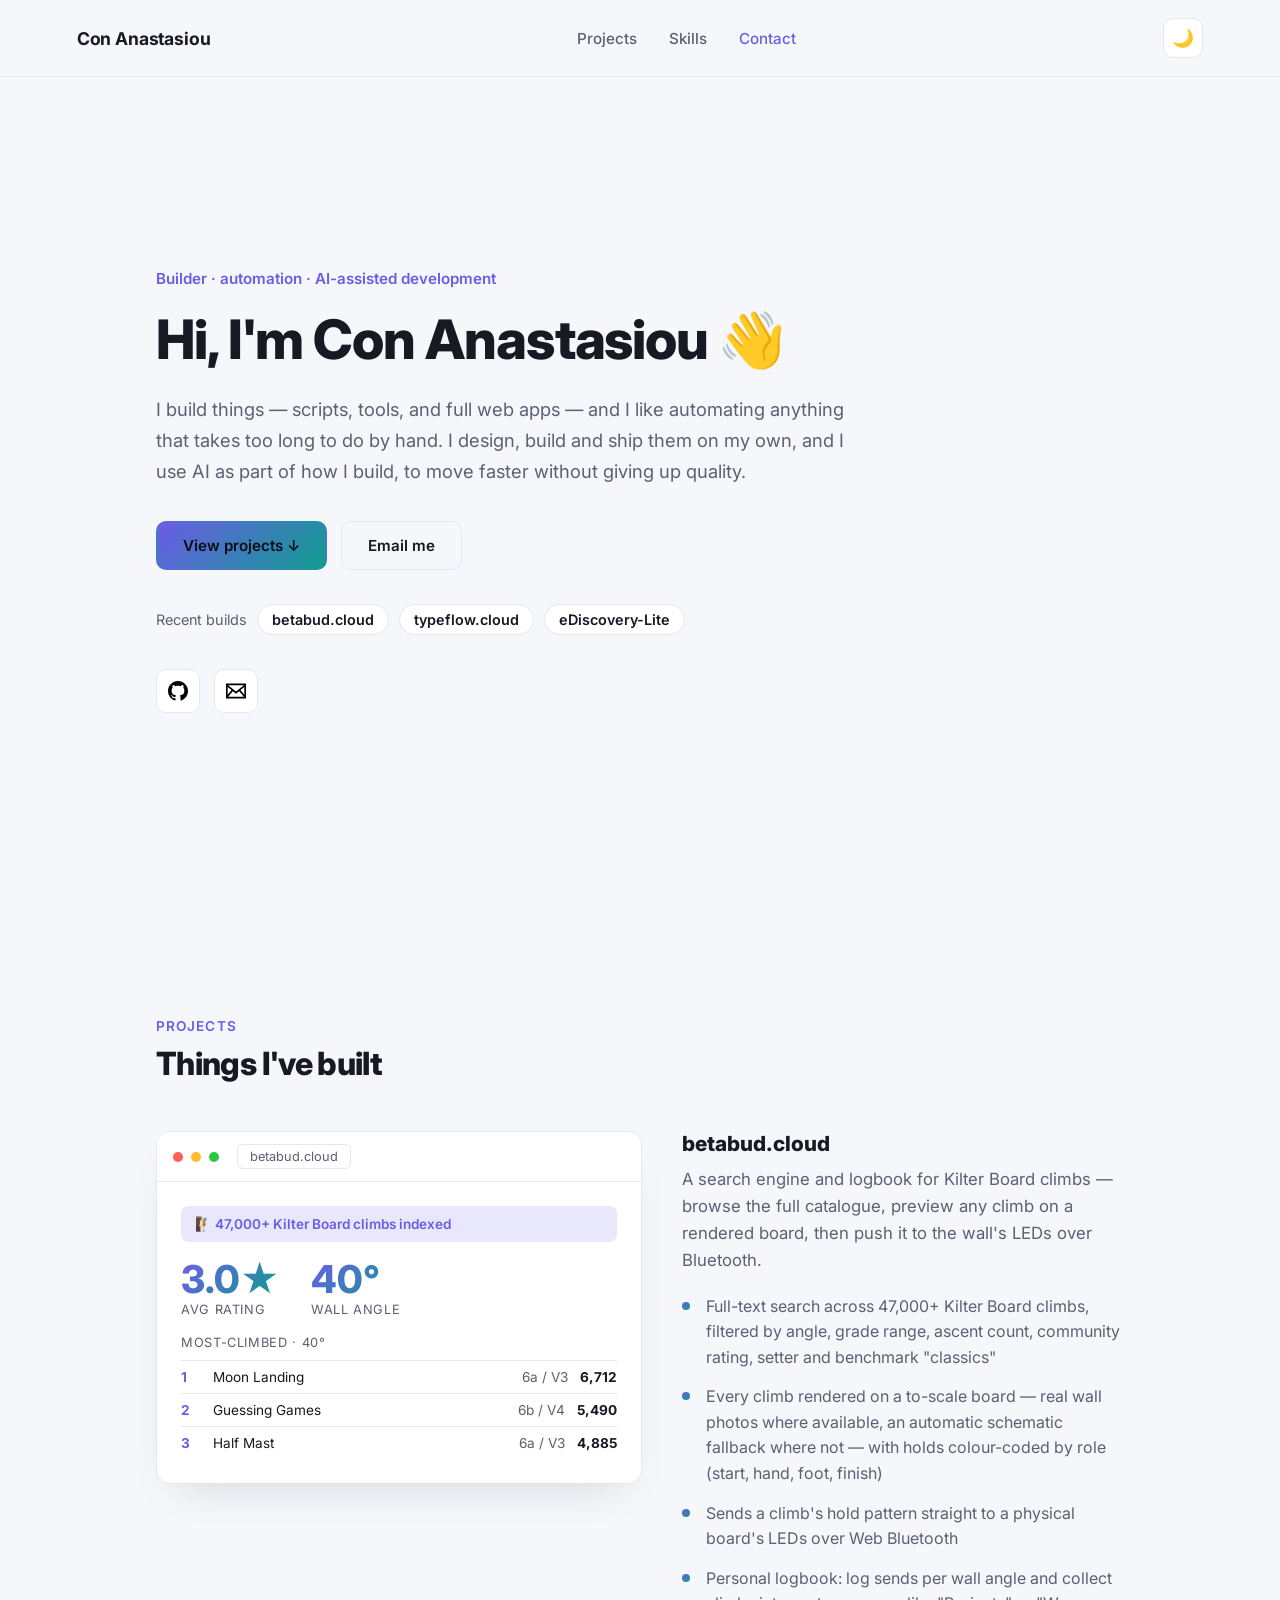
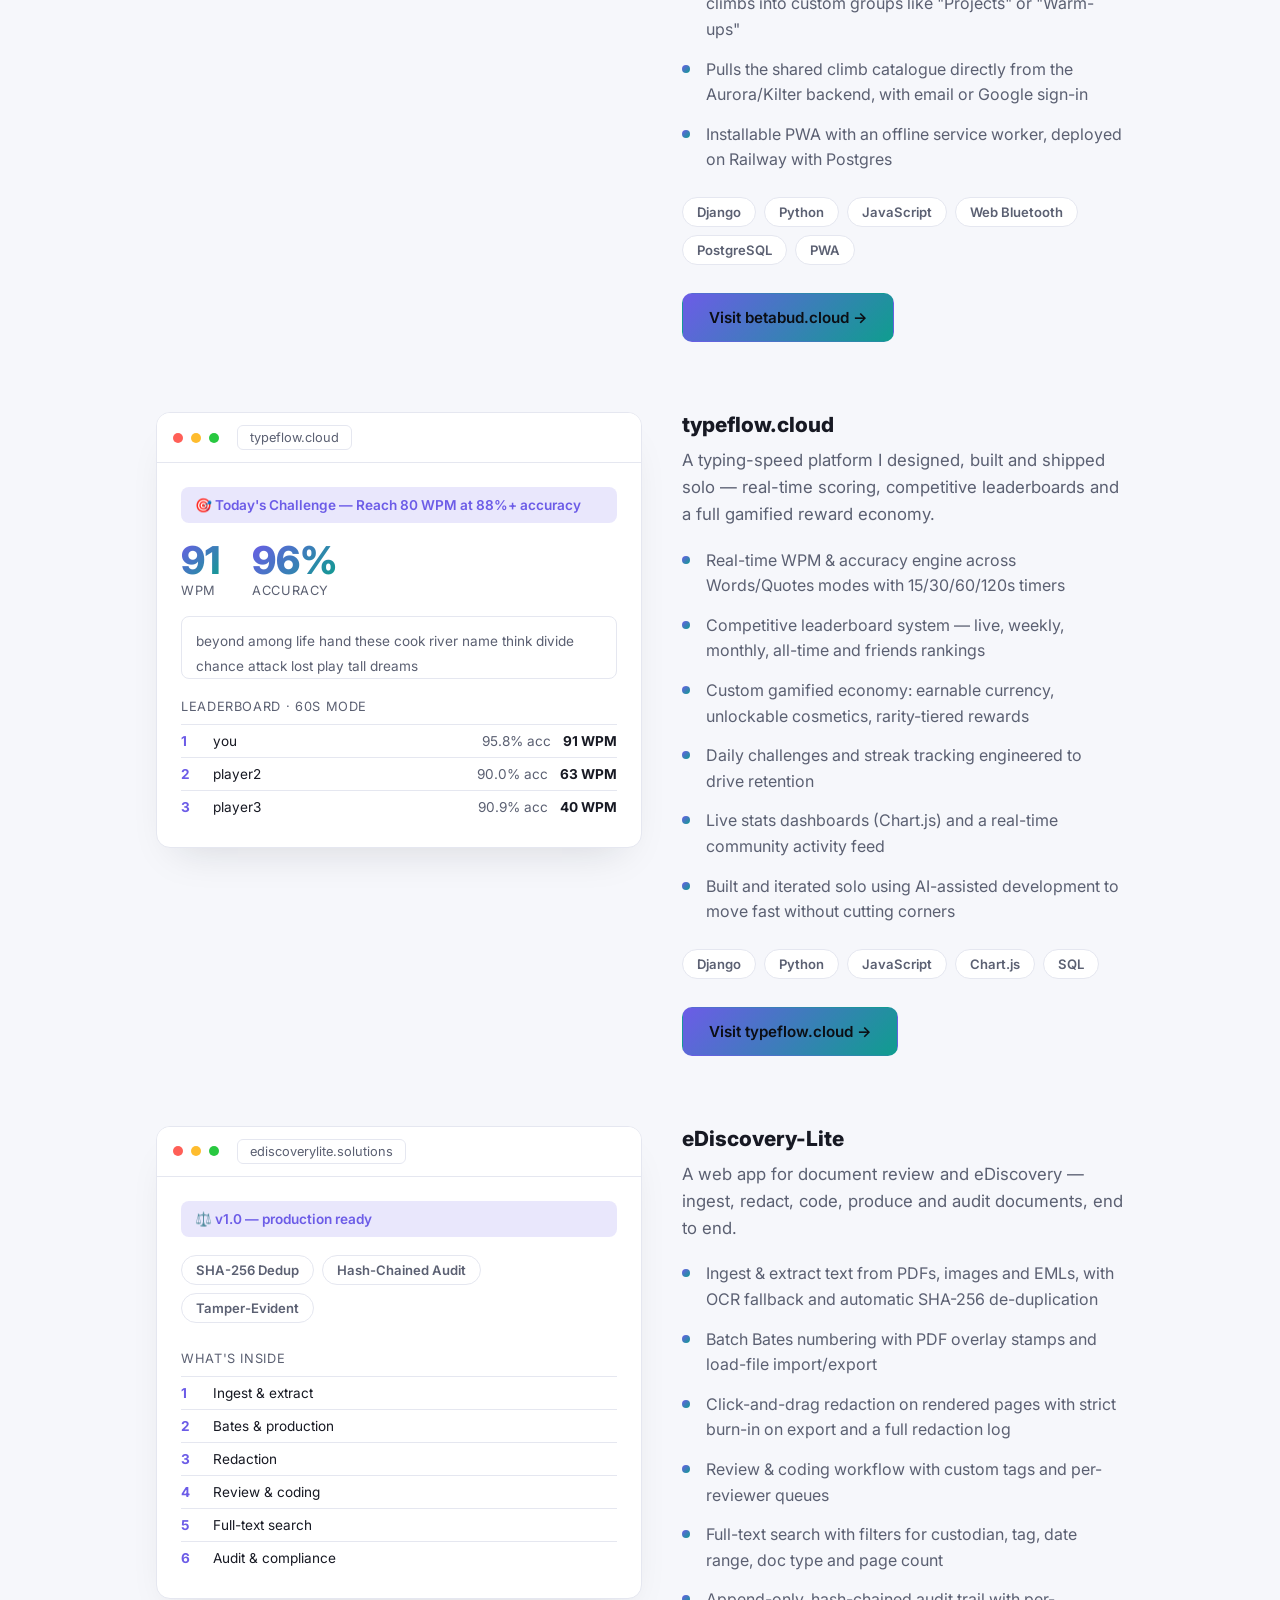
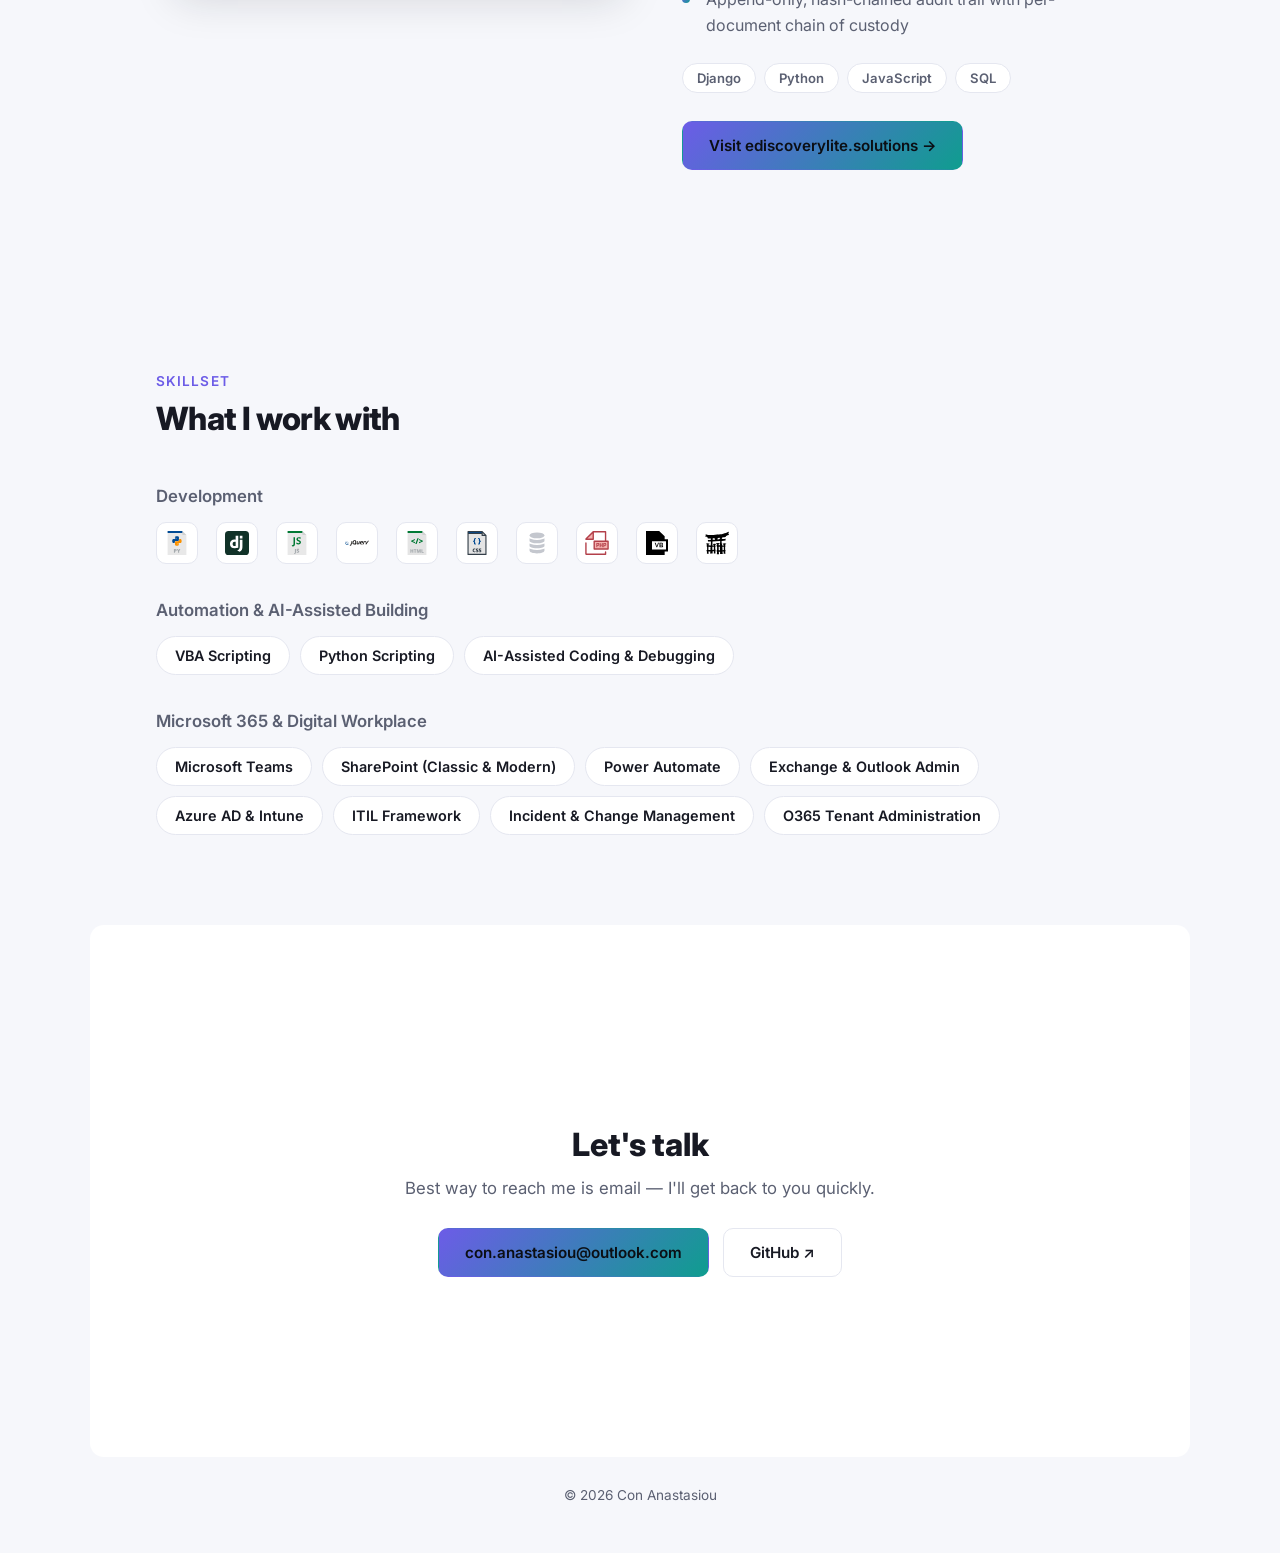
==== commit 8c18389c: "Point the hero's primary button at the projects section betabud.cloud was both the primary CTA and a" ====
--- a/docs/index.html
+++ b/docs/index.html
@@ -43,7 +43,7 @@
 					<h1>Hi, I'm Con Anastasiou <span class="wave">👋</span></h1>
 					<p class="hero-lead">I build things — scripts, tools, and full web apps — and I like automating anything that takes too long to do by hand. I design, build and ship them on my own, and I use AI as part of how I build, to move faster without giving up quality.</p>
 					<div class="hero-actions">
-						<a href="https://betabud.cloud" target="_blank" rel="noopener" class="btn btn-primary">Visit betabud.cloud →</a>
+						<a href="#project" class="btn btn-primary">View projects ↓</a>
 						<a href="mailto:con.anastasiou@outlook.com" class="btn btn-ghost">Email me</a>
 					</div>
 					<p class="hero-featured">Recent builds
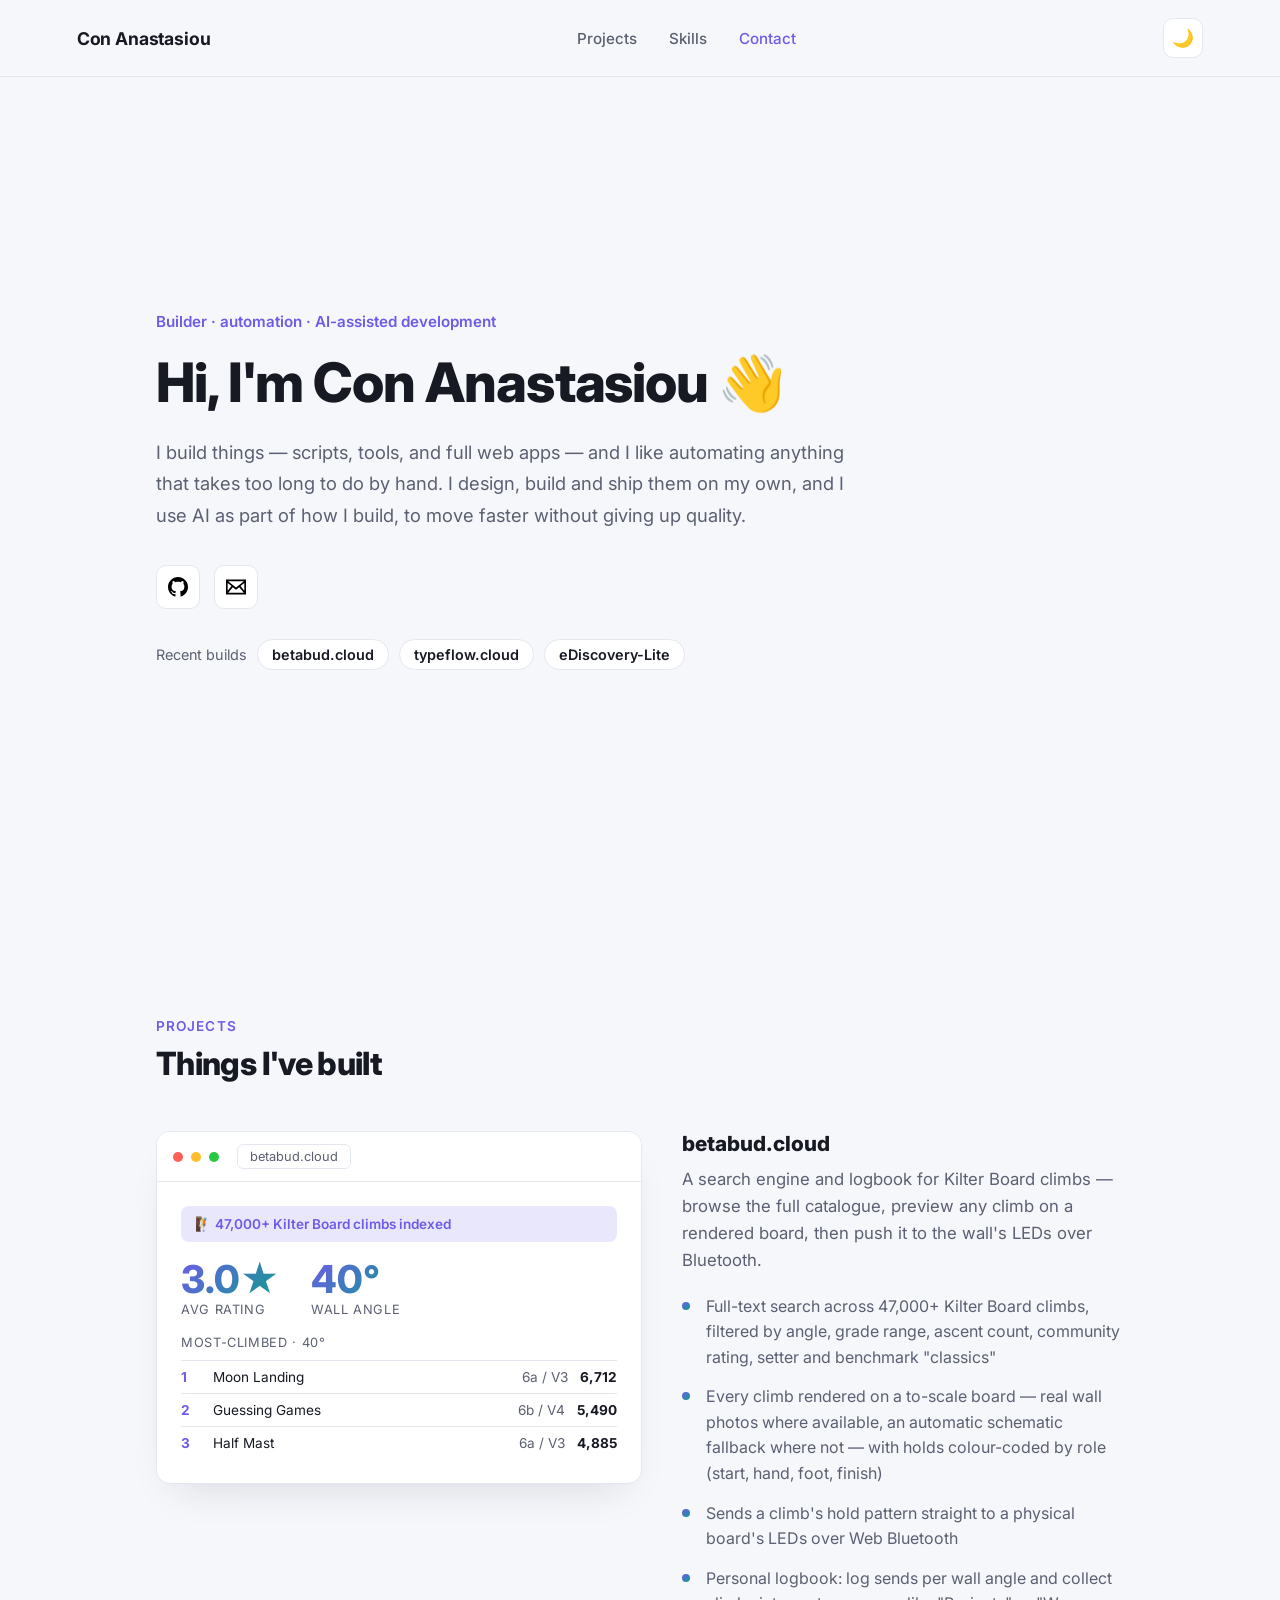
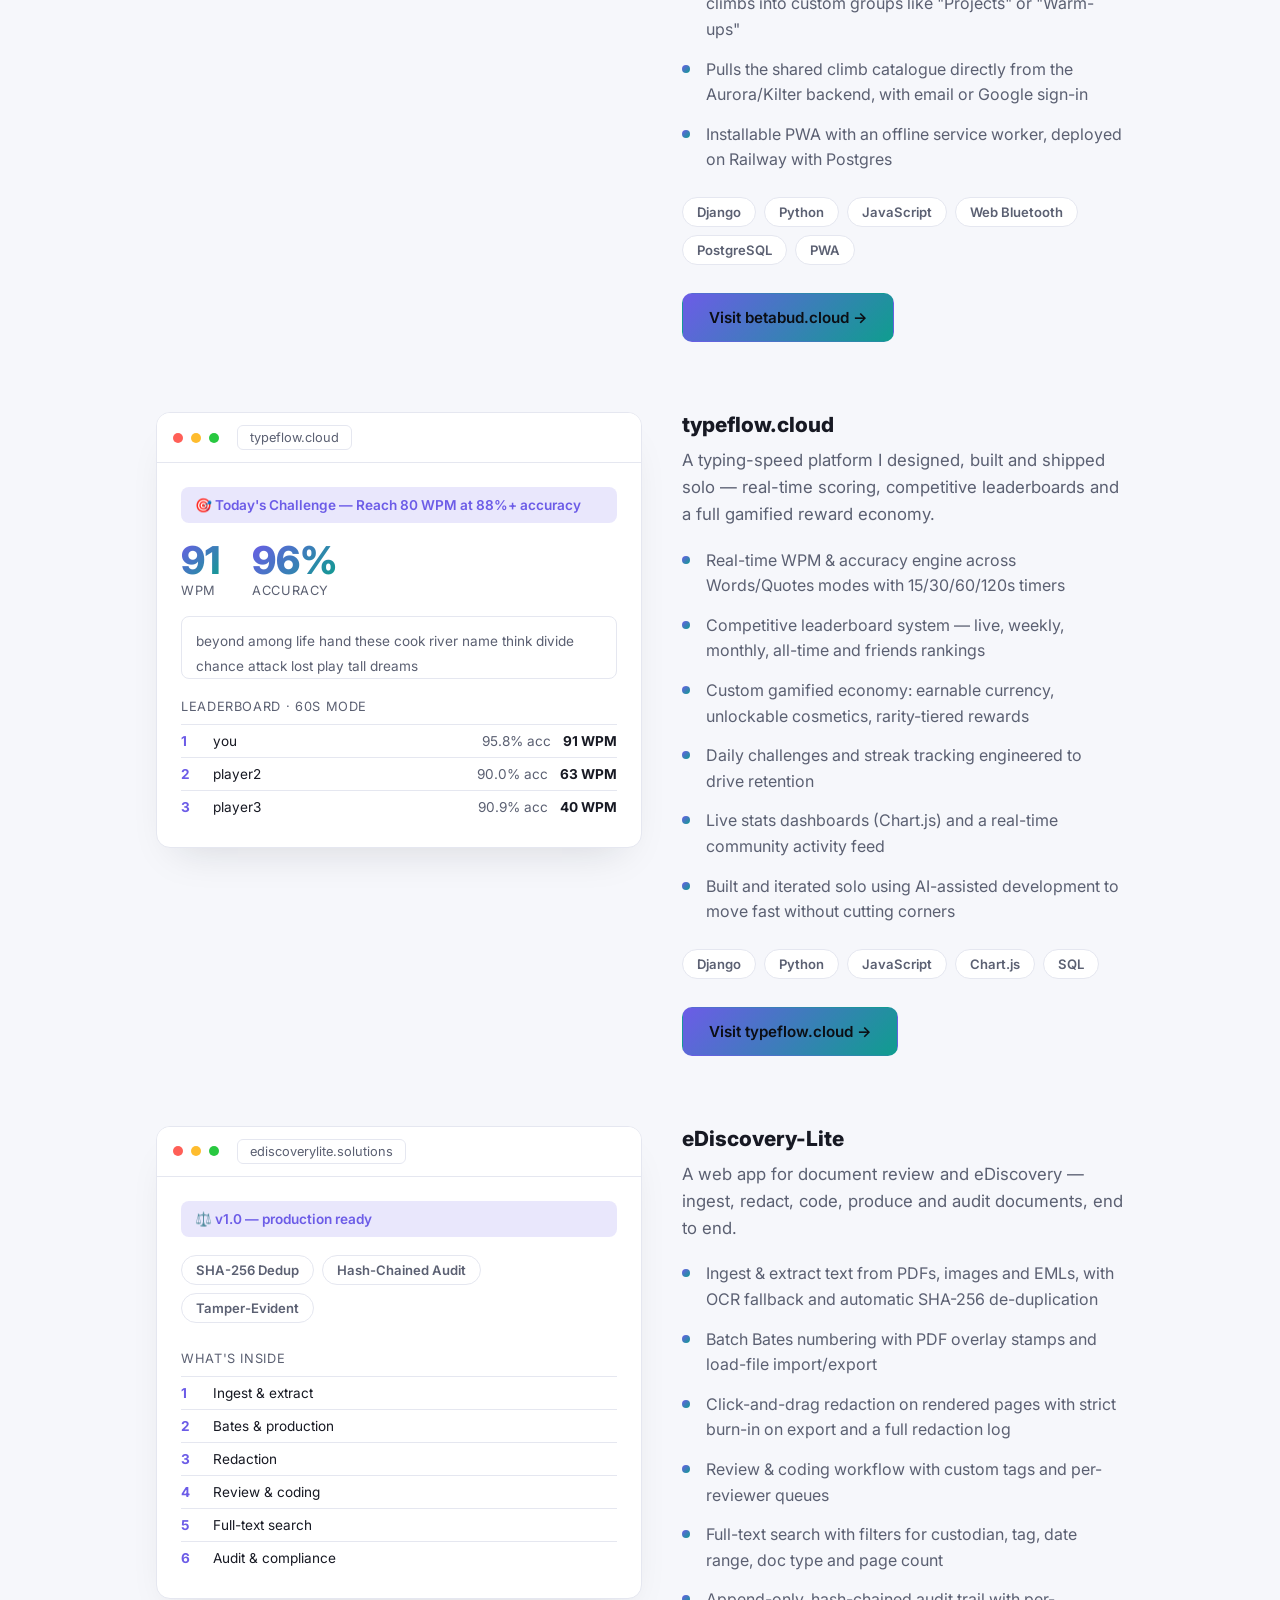
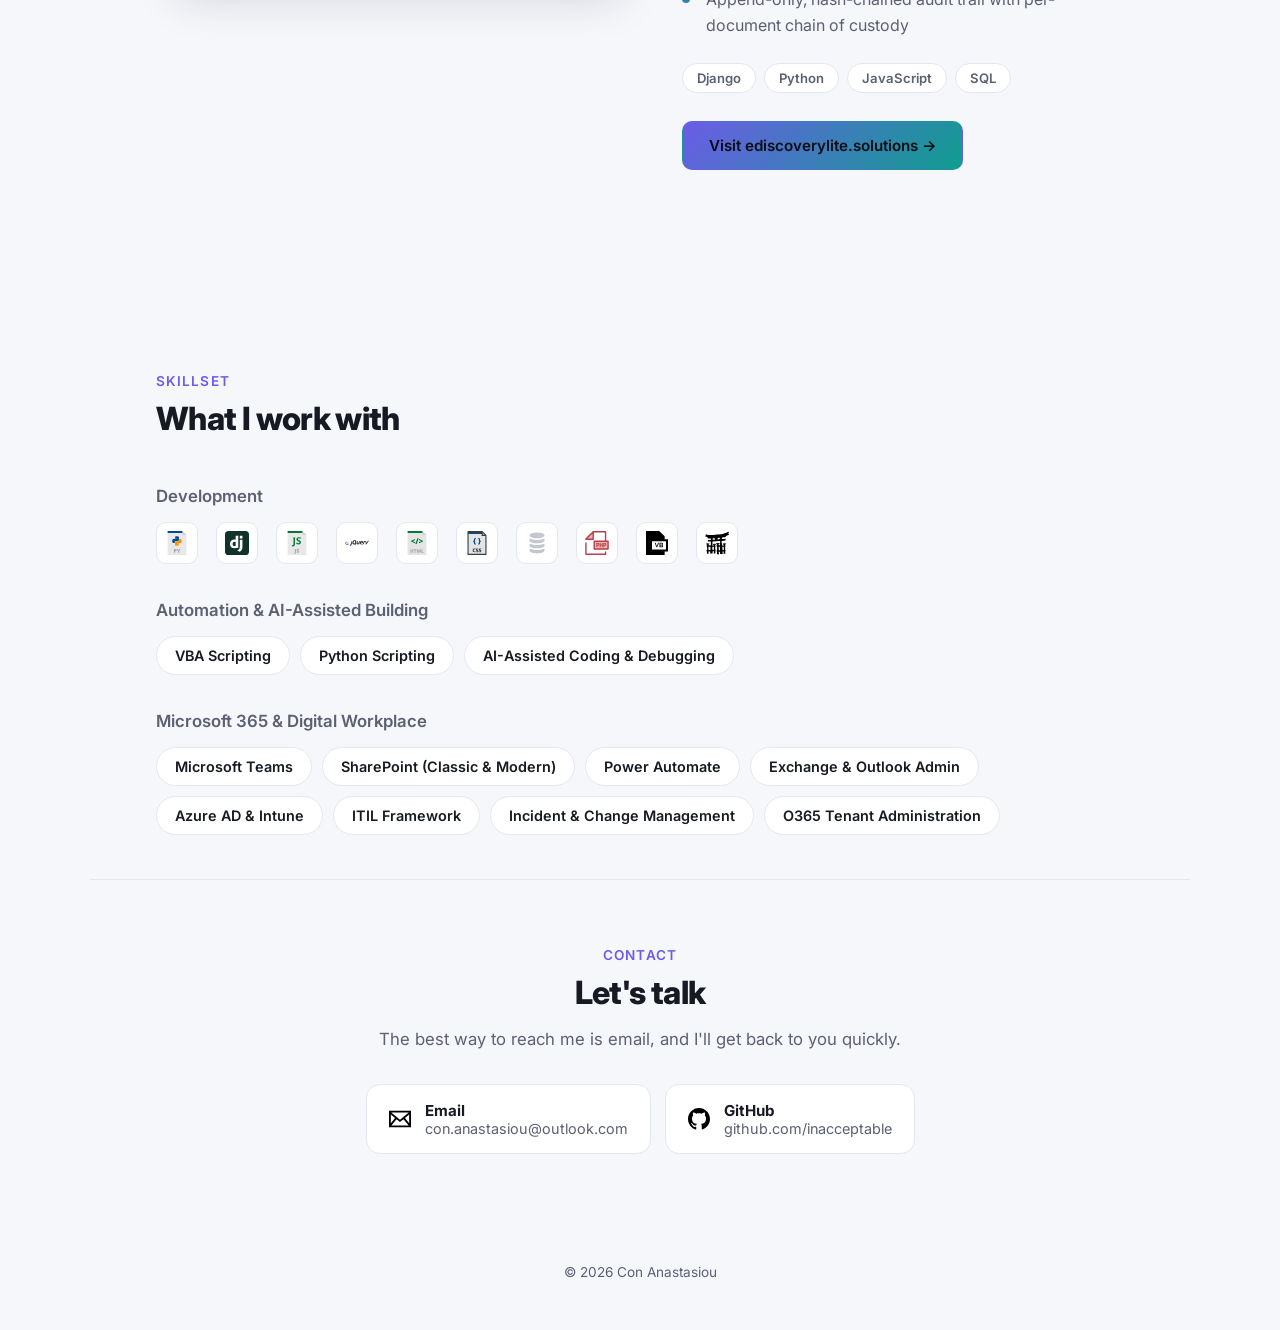
==== commit ce8dd034: "Rework the hero and contact section Hero: drop the two buttons entirely and move the GitHub/email ic" ====
--- a/docs/index.html
+++ b/docs/index.html
@@ -42,23 +42,19 @@
 					<p class="eyebrow">Builder · automation · AI-assisted development</p>
 					<h1>Hi, I'm Con Anastasiou <span class="wave">👋</span></h1>
 					<p class="hero-lead">I build things — scripts, tools, and full web apps — and I like automating anything that takes too long to do by hand. I design, build and ship them on my own, and I use AI as part of how I build, to move faster without giving up quality.</p>
-					<div class="hero-actions">
-						<a href="#project" class="btn btn-primary">View projects ↓</a>
-						<a href="mailto:con.anastasiou@outlook.com" class="btn btn-ghost">Email me</a>
+					<div class="socials">
+						<a href="https://github.com/inacceptable" target="_blank" rel="noopener" aria-label="GitHub" class="social-icon">
+							<img src="static/images/github.svg" alt="GitHub">
+						</a>
+						<a href="mailto:con.anastasiou@outlook.com" aria-label="Email" class="social-icon">
+							<img src="static/images/outlook.svg" alt="Email">
+						</a>
 					</div>
 					<p class="hero-featured">Recent builds
 						<a href="https://betabud.cloud" target="_blank" rel="noopener">betabud.cloud</a>
 						<a href="https://typeflow.cloud" target="_blank" rel="noopener">typeflow.cloud</a>
 						<a href="#project">eDiscovery-Lite</a>
 					</p>
-					<div class="socials">
-						<a href="https://github.com/inacceptable" target="_blank" rel="noopener" aria-label="GitHub" class="social-icon">
-							<img src="static/images/github.svg" alt="GitHub">
-						</a>
-						<a href="mailto:con.anastasiou@outlook.com" aria-label="Email" class="social-icon">
-							<img src="static/images/outlook.svg" alt="Email">
-						</a>
-					</div>
 				</div>
 			</section>
 
@@ -231,13 +227,20 @@
 				</div>
 			</section>
 
-			<section id="contact" class="section alt">
-				<div class="contact-card">
+			<section id="contact" class="section">
+				<div class="contact">
+					<span class="section-tag">Contact</span>
 					<h2>Let's talk</h2>
-					<p>Best way to reach me is email — I'll get back to you quickly.</p>
-					<div class="contact-actions">
-						<a href="mailto:con.anastasiou@outlook.com" class="btn btn-primary">con.anastasiou@outlook.com</a>
-						<a href="https://github.com/inacceptable" target="_blank" rel="noopener" class="btn btn-ghost">GitHub ↗</a>
+					<p>The best way to reach me is email, and I'll get back to you quickly.</p>
+					<div class="contact-methods">
+						<a href="mailto:con.anastasiou@outlook.com" class="contact-method">
+							<img src="static/images/outlook.svg" alt="">
+							<span><strong>Email</strong>con.anastasiou@outlook.com</span>
+						</a>
+						<a href="https://github.com/inacceptable" target="_blank" rel="noopener" class="contact-method">
+							<img src="static/images/github.svg" alt="">
+							<span><strong>GitHub</strong>github.com/inacceptable</span>
+						</a>
 					</div>
 				</div>
 			</section>
--- a/docs/static/css/style.css
+++ b/docs/static/css/style.css
@@ -173,13 +173,6 @@
 	padding: 110px 6% 90px;
 }
 
-.section.alt {
-	background: var(--bg-alt);
-	border-radius: var(--radius);
-	max-width: 1100px;
-	margin: 0 auto;
-}
-
 .section-head {
 	max-width: 640px;
 	margin-bottom: 48px;
@@ -276,13 +269,6 @@
 	margin-bottom: 34px;
 }
 
-.hero-actions {
-	display: flex;
-	gap: 14px;
-	flex-wrap: wrap;
-	margin-bottom: 34px;
-}
-
 .btn {
 	display: inline-flex;
 	align-items: center;
@@ -349,7 +335,7 @@
 	flex-wrap: wrap;
 	align-items: center;
 	gap: 10px;
-	margin: 26px 0 34px;
+	margin: 30px 0 0;
 	font-size: 0.9em;
 	color: var(--text-dim);
 }
@@ -626,30 +612,76 @@
 }
 
 /* Contact */
-.contact-card {
-	max-width: 640px;
+#skills.section {
+	padding-bottom: 44px;
+}
+
+#contact.section {
+	padding: 64px 6% 80px;
+	border-top: 1px solid var(--border);
+}
+
+.contact {
+	max-width: 680px;
 	margin: 0 auto;
 	text-align: center;
-	padding: 90px 6%;
-}
-
-.contact-card h2 {
+}
+
+.contact h2 {
 	font-size: 2em;
 	font-weight: 800;
+	letter-spacing: -0.02em;
 	margin-bottom: 14px;
 }
 
-.contact-card p {
+.contact p {
 	color: var(--text-dim);
 	font-size: 1.05em;
-	margin-bottom: 30px;
-}
-
-.contact-actions {
+	line-height: 1.6;
+	margin-bottom: 32px;
+}
+
+.contact-methods {
 	display: flex;
 	gap: 14px;
 	justify-content: center;
 	flex-wrap: wrap;
+}
+
+.contact-method {
+	display: flex;
+	align-items: center;
+	gap: 14px;
+	padding: 16px 22px;
+	background: var(--card);
+	border: 1px solid var(--border);
+	border-radius: var(--radius);
+	text-align: left;
+	transition: border-color .2s ease, transform .2s ease;
+}
+
+.contact-method:hover {
+	border-color: var(--accent);
+	transform: translateY(-2px);
+}
+
+.contact-method img {
+	width: 22px;
+	height: 22px;
+	flex-shrink: 0;
+}
+
+.contact-method span {
+	display: flex;
+	flex-direction: column;
+	font-size: 0.9em;
+	color: var(--text-dim);
+}
+
+.contact-method strong {
+	color: var(--text);
+	font-size: 1.05em;
+	font-weight: 700;
 }
 
 .footer {
@@ -696,6 +728,18 @@
 		padding: 80px 6% 60px;
 	}
 
+	#contact.section {
+		padding: 60px 6%;
+	}
+
+	.contact-methods {
+		flex-direction: column;
+	}
+
+	.contact-method {
+		width: 100%;
+	}
+
 	.hero {
 		min-height: auto;
 		padding: 60px 6% 50px;
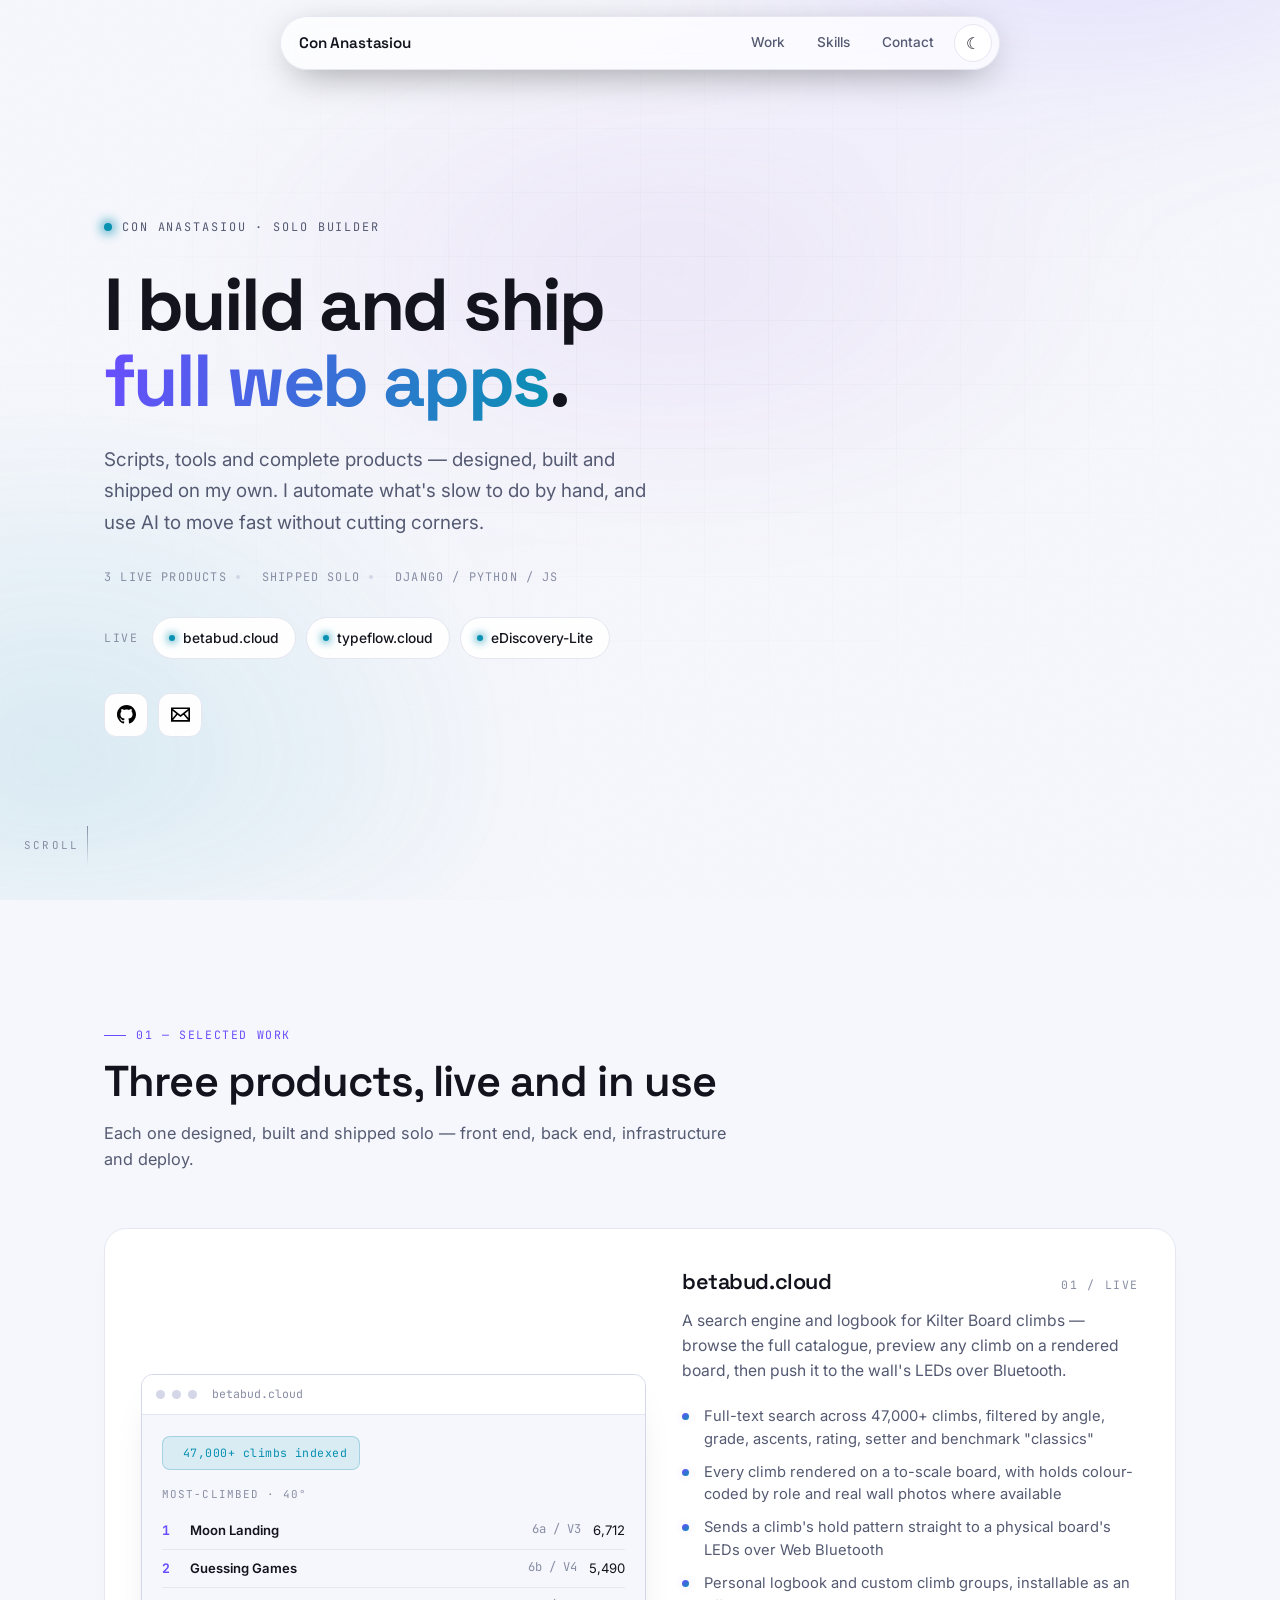
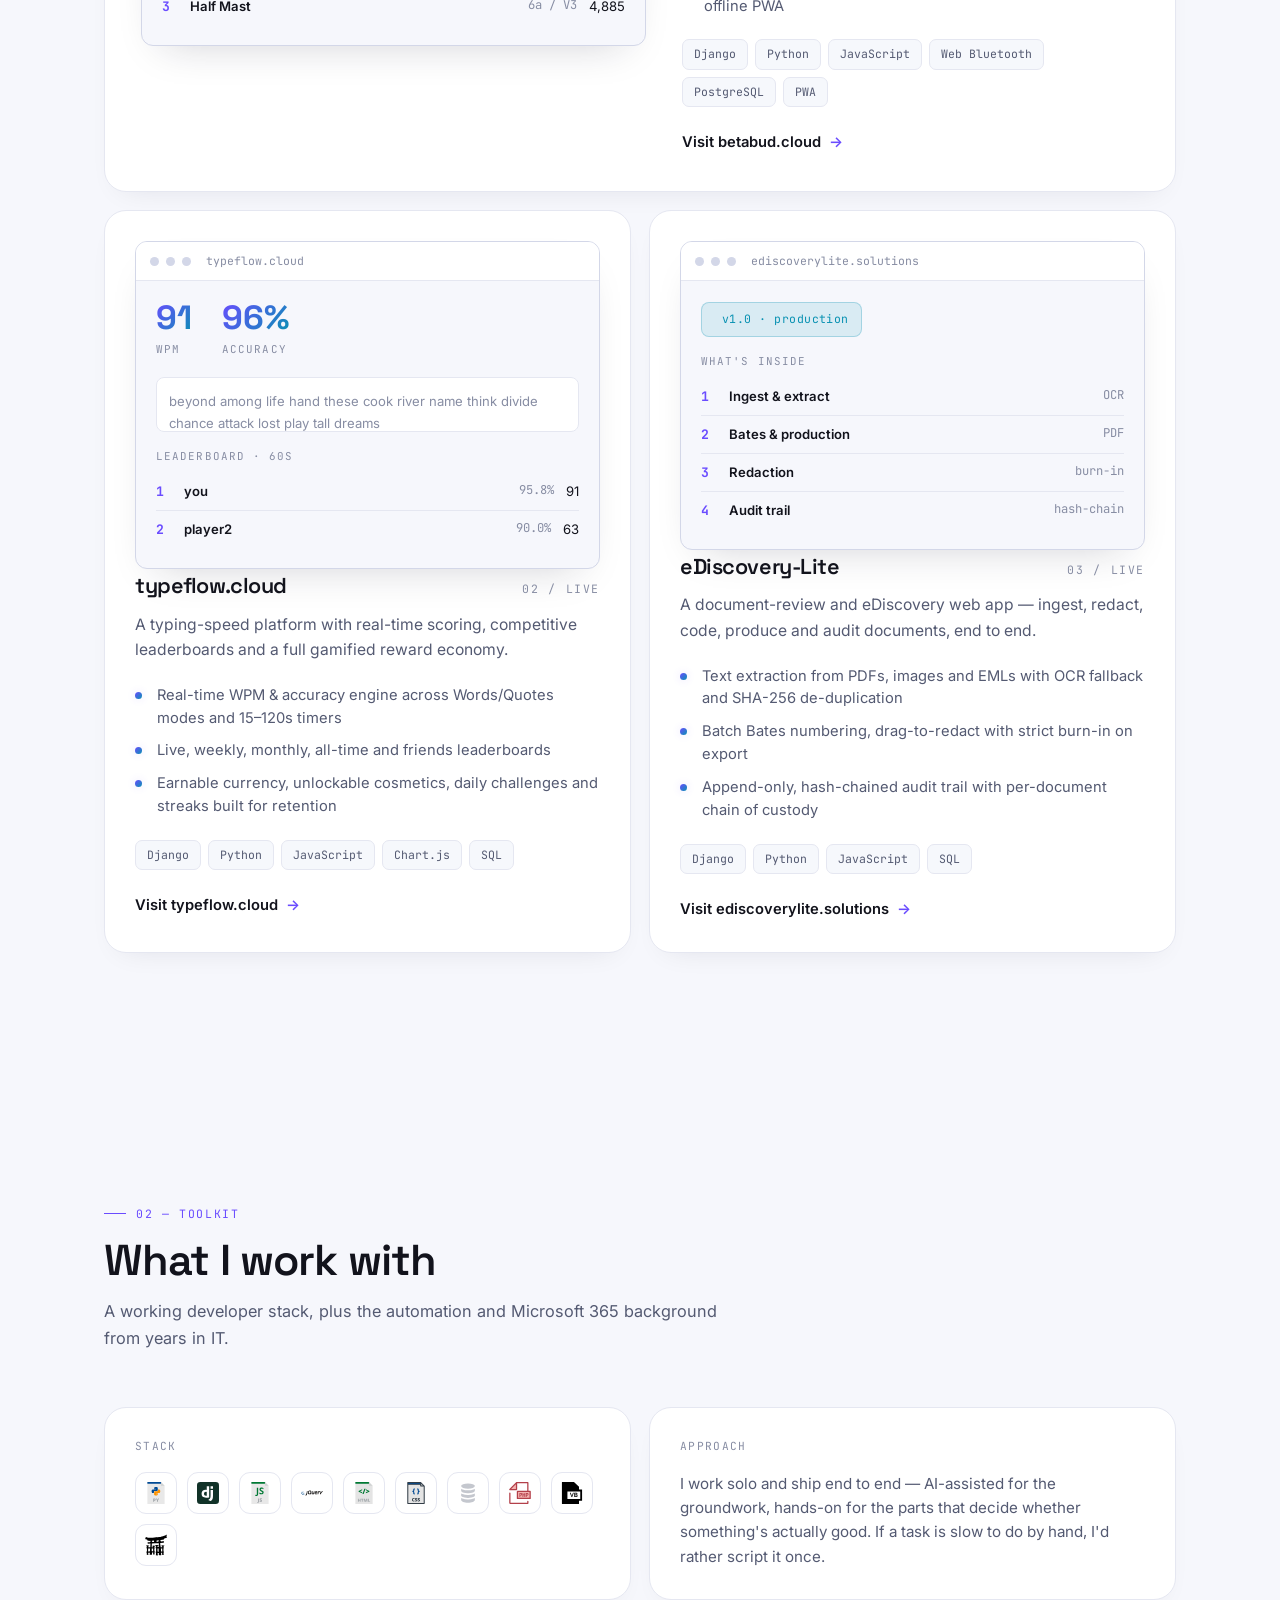
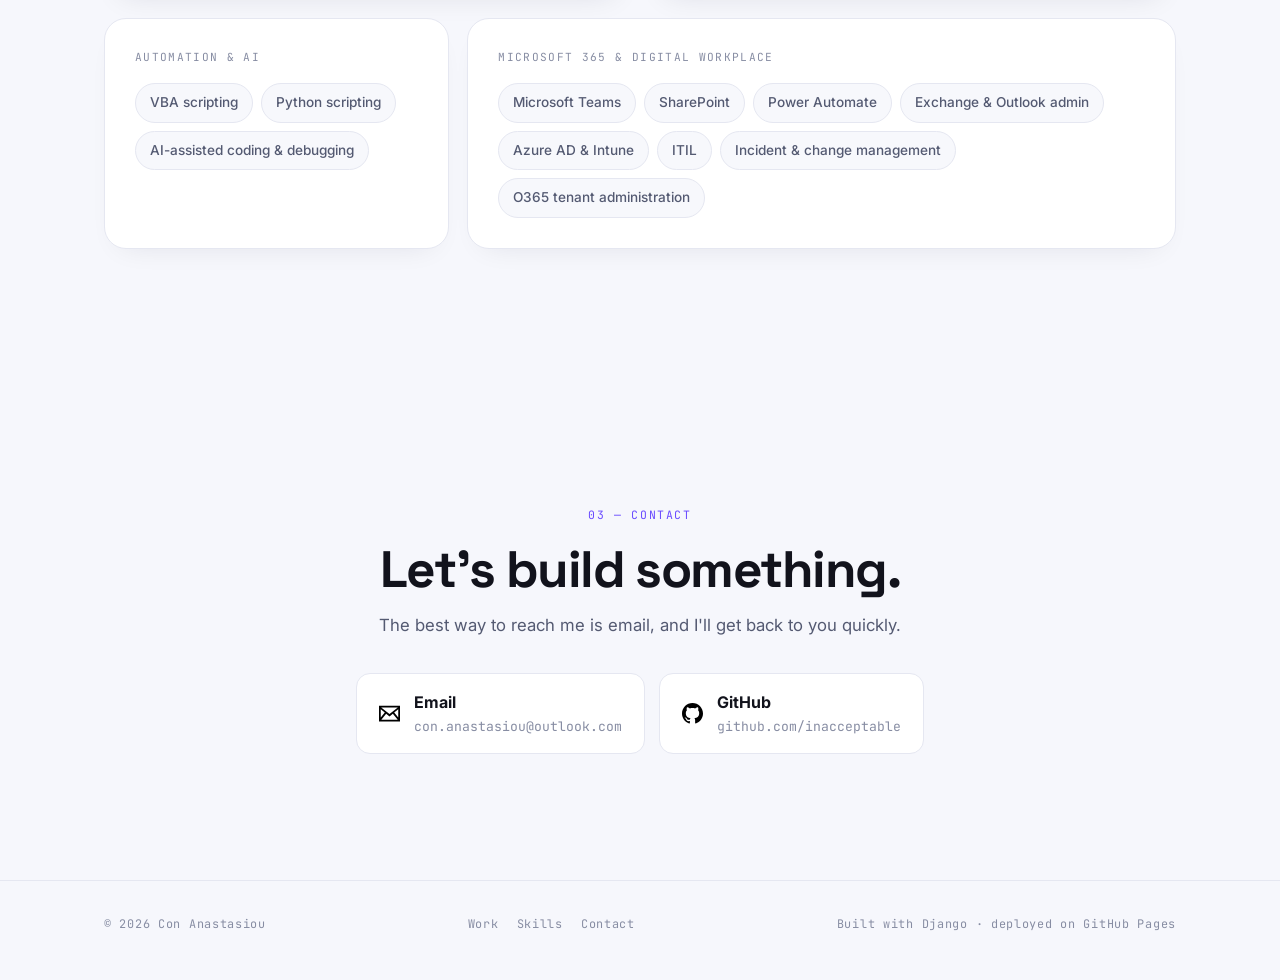
==== commit 7b4c0c65: "Redesign the portfolio around a dark, "modern tech" look Full visual rebuild rather than a restyle: " ====
--- a/docs/index.html
+++ b/docs/index.html
@@ -11,24 +11,26 @@
 		<meta property="og:title" content="Con Anastasiou">
 		<meta property="og:description" content="Builder of betabud.cloud and typeflow.cloud, full web apps designed, built and shipped solo with Python, Django and JavaScript.">
 		<meta name="twitter:card" content="summary">
-		<meta name="theme-color" content="#0b0e14">
+		<meta name="theme-color" content="#070810">
 		<link rel="preconnect" href="https://fonts.googleapis.com">
 		<link rel="preconnect" href="https://fonts.gstatic.com" crossorigin>
-		<link href="https://fonts.googleapis.com/css2?family=Inter:wght@400;500;600;700;800&display=swap" rel="stylesheet">
+		<link href="https://fonts.googleapis.com/css2?family=Space+Grotesk:wght@400;500;600;700&family=Inter:wght@400;500;600&family=JetBrains+Mono:wght@400;500&display=swap" rel="stylesheet">
 		<link rel="stylesheet" type="text/css" href="static/css/style.css">
 	</head>
 	<body>
 		<a href="#main-content" class="skip-link">Skip to content</a>
+		<div class="grain" aria-hidden="true"></div>
+
 		<nav class="nav">
 			<a href="#home" class="nav-brand">Con Anastasiou</a>
 			<div class="nav-links" id="nav-links">
-				<a href="#project">Projects</a>
+				<a href="#work">Work</a>
 				<a href="#skills">Skills</a>
 				<a href="#contact">Contact</a>
 			</div>
 			<div class="nav-controls">
 				<button id="theme-toggle" class="icon-btn" aria-label="Toggle dark mode" title="Toggle theme">
-					<span id="theme-icon">☀️</span>
+					<span id="theme-icon">☀</span>
 				</button>
 				<button id="nav-toggle" class="icon-btn nav-burger" aria-label="Toggle menu">
 					<span></span><span></span><span></span>
@@ -37,217 +39,235 @@
 		</nav>
 
 		<main id="main-content">
-			<section id="home" class="hero">
-				<div class="hero-inner">
-					<p class="eyebrow">Builder · automation · AI-assisted development</p>
-					<h1>Hi, I'm Con Anastasiou <span class="wave">👋</span></h1>
-					<p class="hero-lead">I build things — scripts, tools, and full web apps — and I like automating anything that takes too long to do by hand. I design, build and ship them on my own, and I use AI as part of how I build, to move faster without giving up quality.</p>
-					<div class="socials">
-						<a href="https://github.com/inacceptable" target="_blank" rel="noopener" aria-label="GitHub" class="social-icon">
-							<img src="static/images/github.svg" alt="GitHub">
-						</a>
-						<a href="mailto:con.anastasiou@outlook.com" aria-label="Email" class="social-icon">
-							<img src="static/images/outlook.svg" alt="Email">
-						</a>
-					</div>
-					<p class="hero-featured">Recent builds
-						<a href="https://betabud.cloud" target="_blank" rel="noopener">betabud.cloud</a>
-						<a href="https://typeflow.cloud" target="_blank" rel="noopener">typeflow.cloud</a>
-						<a href="#project">eDiscovery-Lite</a>
-					</p>
+			<header class="hero" id="home">
+				<div class="hero-glow" aria-hidden="true"></div>
+				<div class="hero-grid" aria-hidden="true"></div>
+				<div class="wrap">
+					<div class="hero-inner">
+						<p class="tag"><span class="dot"></span>Con Anastasiou · solo builder</p>
+						<h1>I build and ship <span class="grad nowrap">full web apps</span>.</h1>
+						<p class="hero-lead">Scripts, tools and complete products — designed, built and shipped on my own. I automate what's slow to do by hand, and use AI to move fast without cutting corners.</p>
+						<div class="hero-meta">
+							<span>3 live products</span>
+							<span>shipped solo</span>
+							<span>Django / Python / JS</span>
+						</div>
+						<div class="hero-links">
+							<span class="mono">Live</span>
+							<a href="https://betabud.cloud" target="_blank" rel="noopener" class="chip">betabud.cloud</a>
+							<a href="https://typeflow.cloud" target="_blank" rel="noopener" class="chip">typeflow.cloud</a>
+							<a href="https://ediscoverylite.solutions" target="_blank" rel="noopener" class="chip">eDiscovery-Lite</a>
+						</div>
+						<div class="socials">
+							<a href="https://github.com/inacceptable" target="_blank" rel="noopener" aria-label="GitHub" class="social-icon">
+								<img src="static/images/github.svg" alt="GitHub">
+							</a>
+							<a href="mailto:con.anastasiou@outlook.com" aria-label="Email" class="social-icon">
+								<img src="static/images/outlook.svg" alt="Email">
+							</a>
+						</div>
+					</div>
+				</div>
+				<a href="#work" class="scroll-cue">Scroll</a>
+			</header>
+
+			<section id="work" class="section">
+				<div class="wrap">
+					<div class="section-head" data-reveal>
+						<span class="mono">01 — Selected work</span>
+						<h2>Three products, live and in use</h2>
+						<p>Each one designed, built and shipped solo — front end, back end, infrastructure and deploy.</p>
+					</div>
+
+					<div class="bento">
+						<article class="tile tile-lg" data-reveal>
+							<div class="frame">
+								<div class="frame-bar"><i></i><i></i><i></i><span>betabud.cloud</span></div>
+								<div class="frame-body">
+									<span class="f-badge"><span class="dot"></span>47,000+ climbs indexed</span>
+									<div class="f-list">
+										<span class="f-title">Most-climbed · 40°</span>
+										<div class="f-row"><i>1</i><b>Moon Landing</b><span class="dim">6a / V3</span><span>6,712</span></div>
+										<div class="f-row"><i>2</i><b>Guessing Games</b><span class="dim">6b / V4</span><span>5,490</span></div>
+										<div class="f-row"><i>3</i><b>Half Mast</b><span class="dim">6a / V3</span><span>4,885</span></div>
+									</div>
+								</div>
+							</div>
+							<div class="tile-body">
+								<div class="tile-head">
+									<h3>betabud.cloud</h3>
+									<span class="mono">01 / live</span>
+								</div>
+								<p class="tile-lead">A search engine and logbook for Kilter Board climbs — browse the full catalogue, preview any climb on a rendered board, then push it to the wall's LEDs over Bluetooth.</p>
+								<ul class="feats">
+									<li>Full-text search across 47,000+ climbs, filtered by angle, grade, ascents, rating, setter and benchmark "classics"</li>
+									<li>Every climb rendered on a to-scale board, with holds colour-coded by role and real wall photos where available</li>
+									<li>Sends a climb's hold pattern straight to a physical board's LEDs over Web Bluetooth</li>
+									<li>Personal logbook and custom climb groups, installable as an offline PWA</li>
+								</ul>
+								<div class="stack">
+									<span>Django</span><span>Python</span><span>JavaScript</span><span>Web Bluetooth</span><span>PostgreSQL</span><span>PWA</span>
+								</div>
+								<a href="https://betabud.cloud" target="_blank" rel="noopener" class="tile-link">Visit betabud.cloud</a>
+							</div>
+						</article>
+
+						<article class="tile tile-sm" data-reveal style="--d:80ms">
+							<div class="frame">
+								<div class="frame-bar"><i></i><i></i><i></i><span>typeflow.cloud</span></div>
+								<div class="frame-body">
+									<div class="f-stats">
+										<span class="f-stat"><b>91</b><span>wpm</span></span>
+										<span class="f-stat"><b>96%</b><span>accuracy</span></span>
+									</div>
+									<div class="f-words">beyond among life hand these cook river name think divide chance attack lost play tall dreams</div>
+									<div class="f-list">
+										<span class="f-title">Leaderboard · 60s</span>
+										<div class="f-row"><i>1</i><b>you</b><span class="dim">95.8%</span><span>91</span></div>
+										<div class="f-row"><i>2</i><b>player2</b><span class="dim">90.0%</span><span>63</span></div>
+									</div>
+								</div>
+							</div>
+							<div class="tile-body">
+								<div class="tile-head">
+									<h3>typeflow.cloud</h3>
+									<span class="mono">02 / live</span>
+								</div>
+								<p class="tile-lead">A typing-speed platform with real-time scoring, competitive leaderboards and a full gamified reward economy.</p>
+								<ul class="feats">
+									<li>Real-time WPM &amp; accuracy engine across Words/Quotes modes and 15–120s timers</li>
+									<li>Live, weekly, monthly, all-time and friends leaderboards</li>
+									<li>Earnable currency, unlockable cosmetics, daily challenges and streaks built for retention</li>
+								</ul>
+								<div class="stack">
+									<span>Django</span><span>Python</span><span>JavaScript</span><span>Chart.js</span><span>SQL</span>
+								</div>
+								<a href="https://typeflow.cloud" target="_blank" rel="noopener" class="tile-link">Visit typeflow.cloud</a>
+							</div>
+						</article>
+
+						<article class="tile tile-sm" data-reveal style="--d:160ms">
+							<div class="frame">
+								<div class="frame-bar"><i></i><i></i><i></i><span>ediscoverylite.solutions</span></div>
+								<div class="frame-body">
+									<span class="f-badge"><span class="dot"></span>v1.0 · production</span>
+									<div class="f-list">
+										<span class="f-title">What's inside</span>
+										<div class="f-row"><i>1</i><b>Ingest &amp; extract</b><span></span><span class="dim">OCR</span></div>
+										<div class="f-row"><i>2</i><b>Bates &amp; production</b><span></span><span class="dim">PDF</span></div>
+										<div class="f-row"><i>3</i><b>Redaction</b><span></span><span class="dim">burn-in</span></div>
+										<div class="f-row"><i>4</i><b>Audit trail</b><span></span><span class="dim">hash-chain</span></div>
+									</div>
+								</div>
+							</div>
+							<div class="tile-body">
+								<div class="tile-head">
+									<h3>eDiscovery-Lite</h3>
+									<span class="mono">03 / live</span>
+								</div>
+								<p class="tile-lead">A document-review and eDiscovery web app — ingest, redact, code, produce and audit documents, end to end.</p>
+								<ul class="feats">
+									<li>Text extraction from PDFs, images and EMLs with OCR fallback and SHA-256 de-duplication</li>
+									<li>Batch Bates numbering, drag-to-redact with strict burn-in on export</li>
+									<li>Append-only, hash-chained audit trail with per-document chain of custody</li>
+								</ul>
+								<div class="stack">
+									<span>Django</span><span>Python</span><span>JavaScript</span><span>SQL</span>
+								</div>
+								<a href="https://ediscoverylite.solutions" target="_blank" rel="noopener" class="tile-link">Visit ediscoverylite.solutions</a>
+							</div>
+						</article>
+					</div>
 				</div>
 			</section>
 
-			<section id="project" class="section">
-				<div class="section-head">
-					<span class="section-tag">Projects</span>
-					<h2>Things I've built</h2>
-				</div>
-
-				<div class="project-showcase">
-					<div class="browser-mock">
-						<div class="browser-bar">
-							<span class="dot dot-r"></span><span class="dot dot-y"></span><span class="dot dot-g"></span>
-							<span class="browser-url">betabud.cloud</span>
-						</div>
-						<div class="browser-body">
-							<div class="mock-badge">🧗 47,000+ Kilter Board climbs indexed</div>
-							<div class="mock-stat-row">
-								<div class="mock-stat"><span class="mock-stat-value">3.0★</span><span class="mock-stat-label">avg rating</span></div>
-								<div class="mock-stat"><span class="mock-stat-value">40°</span><span class="mock-stat-label">wall angle</span></div>
-							</div>
-							<div class="mock-leaderboard">
-								<div class="mock-lb-title">Most-climbed · 40°</div>
-								<div class="mock-lb-row"><span>1</span><span>Moon Landing</span><span>6a / V3</span><span>6,712</span></div>
-								<div class="mock-lb-row"><span>2</span><span>Guessing Games</span><span>6b / V4</span><span>5,490</span></div>
-								<div class="mock-lb-row"><span>3</span><span>Half Mast</span><span>6a / V3</span><span>4,885</span></div>
-							</div>
-						</div>
-					</div>
-					<div class="project-details">
-						<h3>betabud.cloud</h3>
-						<p class="section-lead">A search engine and logbook for Kilter Board climbs — browse the full catalogue, preview any climb on a rendered board, then push it to the wall's LEDs over Bluetooth.</p>
-						<ul class="project-features">
-							<li>Full-text search across 47,000+ Kilter Board climbs, filtered by angle, grade range, ascent count, community rating, setter and benchmark "classics"</li>
-							<li>Every climb rendered on a to-scale board — real wall photos where available, an automatic schematic fallback where not — with holds colour-coded by role (start, hand, foot, finish)</li>
-							<li>Sends a climb's hold pattern straight to a physical board's LEDs over Web Bluetooth</li>
-							<li>Personal logbook: log sends per wall angle and collect climbs into custom groups like "Projects" or "Warm-ups"</li>
-							<li>Pulls the shared climb catalogue directly from the Aurora/Kilter backend, with email or Google sign-in</li>
-							<li>Installable PWA with an offline service worker, deployed on Railway with Postgres</li>
-						</ul>
-						<div class="stack-pills">
-							<span>Django</span><span>Python</span><span>JavaScript</span><span>Web Bluetooth</span><span>PostgreSQL</span><span>PWA</span>
-						</div>
-						<a href="https://betabud.cloud" target="_blank" rel="noopener" class="btn btn-primary">Visit betabud.cloud →</a>
-					</div>
-				</div>
-
-				<div class="project-showcase">
-					<div class="browser-mock">
-						<div class="browser-bar">
-							<span class="dot dot-r"></span><span class="dot dot-y"></span><span class="dot dot-g"></span>
-							<span class="browser-url">typeflow.cloud</span>
-						</div>
-						<div class="browser-body">
-							<div class="mock-badge">🎯 Today's Challenge — Reach 80 WPM at 88%+ accuracy</div>
-							<div class="mock-stat-row">
-								<div class="mock-stat"><span class="mock-stat-value">91</span><span class="mock-stat-label">WPM</span></div>
-								<div class="mock-stat"><span class="mock-stat-value">96%</span><span class="mock-stat-label">accuracy</span></div>
-							</div>
-							<div class="mock-words">beyond among life hand these cook river name think divide chance attack lost play tall dreams</div>
-							<div class="mock-leaderboard">
-								<div class="mock-lb-title">Leaderboard · 60s mode</div>
-								<div class="mock-lb-row"><span>1</span><span>you</span><span>95.8% acc</span><span>91 WPM</span></div>
-								<div class="mock-lb-row"><span>2</span><span>player2</span><span>90.0% acc</span><span>63 WPM</span></div>
-								<div class="mock-lb-row"><span>3</span><span>player3</span><span>90.9% acc</span><span>40 WPM</span></div>
-							</div>
-						</div>
-					</div>
-					<div class="project-details">
-						<h3>typeflow.cloud</h3>
-						<p class="section-lead">A typing-speed platform I designed, built and shipped solo — real-time scoring, competitive leaderboards and a full gamified reward economy.</p>
-						<ul class="project-features">
-							<li>Real-time WPM &amp; accuracy engine across Words/Quotes modes with 15/30/60/120s timers</li>
-							<li>Competitive leaderboard system — live, weekly, monthly, all-time and friends rankings</li>
-							<li>Custom gamified economy: earnable currency, unlockable cosmetics, rarity-tiered rewards</li>
-							<li>Daily challenges and streak tracking engineered to drive retention</li>
-							<li>Live stats dashboards (Chart.js) and a real-time community activity feed</li>
-							<li>Built and iterated solo using AI-assisted development to move fast without cutting corners</li>
-						</ul>
-						<div class="stack-pills">
-							<span>Django</span><span>Python</span><span>JavaScript</span><span>Chart.js</span><span>SQL</span>
-						</div>
-						<a href="https://typeflow.cloud" target="_blank" rel="noopener" class="btn btn-primary">Visit typeflow.cloud →</a>
-					</div>
-				</div>
-
-				<div class="project-showcase">
-					<div class="browser-mock">
-						<div class="browser-bar">
-							<span class="dot dot-r"></span><span class="dot dot-y"></span><span class="dot dot-g"></span>
-							<span class="browser-url">ediscoverylite.solutions</span>
-						</div>
-						<div class="browser-body">
-							<div class="mock-badge">⚖️ v1.0 — production ready</div>
-							<div class="stack-pills">
-								<span>SHA-256 Dedup</span><span>Hash-Chained Audit</span><span>Tamper-Evident</span>
-							</div>
-							<div class="mock-leaderboard">
-								<div class="mock-lb-title">What's inside</div>
-								<div class="mock-feature-row"><span>1</span><span>Ingest &amp; extract</span></div>
-								<div class="mock-feature-row"><span>2</span><span>Bates &amp; production</span></div>
-								<div class="mock-feature-row"><span>3</span><span>Redaction</span></div>
-								<div class="mock-feature-row"><span>4</span><span>Review &amp; coding</span></div>
-								<div class="mock-feature-row"><span>5</span><span>Full-text search</span></div>
-								<div class="mock-feature-row"><span>6</span><span>Audit &amp; compliance</span></div>
-							</div>
-						</div>
-					</div>
-					<div class="project-details">
-						<h3>eDiscovery-Lite</h3>
-						<p class="section-lead">A web app for document review and eDiscovery — ingest, redact, code, produce and audit documents, end to end.</p>
-						<ul class="project-features">
-							<li>Ingest &amp; extract text from PDFs, images and EMLs, with OCR fallback and automatic SHA-256 de-duplication</li>
-							<li>Batch Bates numbering with PDF overlay stamps and load-file import/export</li>
-							<li>Click-and-drag redaction on rendered pages with strict burn-in on export and a full redaction log</li>
-							<li>Review &amp; coding workflow with custom tags and per-reviewer queues</li>
-							<li>Full-text search with filters for custodian, tag, date range, doc type and page count</li>
-							<li>Append-only, hash-chained audit trail with per-document chain of custody</li>
-						</ul>
-						<div class="stack-pills">
-							<span>Django</span><span>Python</span><span>JavaScript</span><span>SQL</span>
-						</div>
-						<a href="https://ediscoverylite.solutions" target="_blank" rel="noopener" class="btn btn-primary">Visit ediscoverylite.solutions →</a>
+			<section id="skills" class="section">
+				<div class="wrap">
+					<div class="section-head" data-reveal>
+						<span class="mono">02 — Toolkit</span>
+						<h2>What I work with</h2>
+						<p>A working developer stack, plus the automation and Microsoft 365 background from years in IT.</p>
+					</div>
+
+					<div class="bento skills-bento">
+						<article class="tile s-3" data-reveal>
+							<p class="tile-tag">Stack</p>
+							<div class="logo-row">
+								<img src="static/images/languages/python.svg" title="Python" alt="Python">
+								<img src="static/images/languages/django.svg" title="Django" alt="Django">
+								<img src="static/images/languages/js.svg" title="JavaScript" alt="JavaScript">
+								<img src="static/images/languages/jquery.svg" title="jQuery" alt="jQuery">
+								<img src="static/images/languages/html.svg" title="HTML" alt="HTML">
+								<img src="static/images/languages/css.svg" title="CSS" alt="CSS">
+								<img src="static/images/languages/sql.svg" title="SQL" alt="SQL">
+								<img src="static/images/languages/php.svg" title="PHP" alt="PHP">
+								<img src="static/images/languages/vba.svg" title="VBA" alt="VBA">
+								<img src="static/images/languages/jinja.svg" title="Jinja" alt="Jinja">
+							</div>
+						</article>
+
+						<article class="tile s-3" data-reveal style="--d:80ms">
+							<p class="tile-tag">Approach</p>
+							<p class="tile-note">I work solo and ship end to end — AI-assisted for the groundwork, hands-on for the parts that decide whether something's actually good. If a task is slow to do by hand, I'd rather script it once.</p>
+						</article>
+
+						<article class="tile s-2" data-reveal>
+							<p class="tile-tag">Automation &amp; AI</p>
+							<div class="taglist">
+								<span>VBA scripting</span>
+								<span>Python scripting</span>
+								<span>AI-assisted coding &amp; debugging</span>
+							</div>
+						</article>
+
+						<article class="tile s-4" data-reveal style="--d:80ms">
+							<p class="tile-tag">Microsoft 365 &amp; digital workplace</p>
+							<div class="taglist">
+								<span>Microsoft Teams</span>
+								<span>SharePoint</span>
+								<span>Power Automate</span>
+								<span>Exchange &amp; Outlook admin</span>
+								<span>Azure AD &amp; Intune</span>
+								<span>ITIL</span>
+								<span>Incident &amp; change management</span>
+								<span>O365 tenant administration</span>
+							</div>
+						</article>
 					</div>
 				</div>
 			</section>
 
-			<section id="skills" class="section">
-				<div class="section-head">
-					<span class="section-tag">Skillset</span>
-					<h2>What I work with</h2>
-				</div>
-				<div class="skills-grid">
-					<div class="skill-group">
-						<h3>Development</h3>
-						<div class="lang-row">
-							<img src="static/images/languages/python.svg" title="Python" alt="Python">
-							<img src="static/images/languages/django.svg" title="Django" alt="Django">
-							<img src="static/images/languages/js.svg" title="JavaScript" alt="JavaScript">
-							<img src="static/images/languages/jquery.svg" title="jQuery" alt="jQuery">
-							<img src="static/images/languages/html.svg" title="HTML" alt="HTML">
-							<img src="static/images/languages/css.svg" title="CSS" alt="CSS">
-							<img src="static/images/languages/sql.svg" title="SQL" alt="SQL">
-							<img src="static/images/languages/php.svg" title="PHP" alt="PHP">
-							<img src="static/images/languages/vba.svg" title="VBA" alt="VBA">
-							<img src="static/images/languages/jinja.svg" title="Jinja" alt="Jinja">
-						</div>
-					</div>
-					<div class="skill-group">
-						<h3>Automation &amp; AI-Assisted Building</h3>
-						<div class="pill-row">
-							<span>VBA Scripting</span>
-							<span>Python Scripting</span>
-							<span>AI-Assisted Coding &amp; Debugging</span>
-						</div>
-					</div>
-					<div class="skill-group">
-						<h3>Microsoft 365 &amp; Digital Workplace</h3>
-						<div class="pill-row">
-							<span>Microsoft Teams</span>
-							<span>SharePoint (Classic &amp; Modern)</span>
-							<span>Power Automate</span>
-							<span>Exchange &amp; Outlook Admin</span>
-							<span>Azure AD &amp; Intune</span>
-							<span>ITIL Framework</span>
-							<span>Incident &amp; Change Management</span>
-							<span>O365 Tenant Administration</span>
-						</div>
-					</div>
-				</div>
-			</section>
-
 			<section id="contact" class="section">
-				<div class="contact">
-					<span class="section-tag">Contact</span>
-					<h2>Let's talk</h2>
-					<p>The best way to reach me is email, and I'll get back to you quickly.</p>
-					<div class="contact-methods">
-						<a href="mailto:con.anastasiou@outlook.com" class="contact-method">
-							<img src="static/images/outlook.svg" alt="">
-							<span><strong>Email</strong>con.anastasiou@outlook.com</span>
-						</a>
-						<a href="https://github.com/inacceptable" target="_blank" rel="noopener" class="contact-method">
-							<img src="static/images/github.svg" alt="">
-							<span><strong>GitHub</strong>github.com/inacceptable</span>
-						</a>
+				<div class="wrap">
+					<div class="contact-inner" data-reveal>
+						<span class="mono">03 — Contact</span>
+						<h2>Let's build something.</h2>
+						<p>The best way to reach me is email, and I'll get back to you quickly.</p>
+						<div class="contact-methods">
+							<a href="mailto:con.anastasiou@outlook.com" class="contact-method">
+								<img src="static/images/outlook.svg" alt="">
+								<span><strong>Email</strong>con.anastasiou@outlook.com</span>
+							</a>
+							<a href="https://github.com/inacceptable" target="_blank" rel="noopener" class="contact-method">
+								<img src="static/images/github.svg" alt="">
+								<span><strong>GitHub</strong>github.com/inacceptable</span>
+							</a>
+						</div>
 					</div>
 				</div>
 			</section>
 		</main>
 
 		<footer class="footer">
-			<p>© 2026 Con Anastasiou</p>
+			<div class="wrap">
+				<p>© 2026 Con Anastasiou</p>
+				<nav>
+					<a href="#work">Work</a>
+					<a href="#skills">Skills</a>
+					<a href="#contact">Contact</a>
+				</nav>
+				<p>Built with Django · deployed on GitHub Pages</p>
+			</div>
 		</footer>
 
 		<script src="static/js/app.js"></script>
--- a/docs/static/css/style.css
+++ b/docs/static/css/style.css
@@ -1,26 +1,52 @@
+/* ============================================================
+   Con Anastasiou — portfolio
+   "Dark tech + glow" · dark-first, light theme as a flat fallback
+   ============================================================ */
+
 :root {
-	--bg: #0b0e14;
-	--bg-alt: #10141f;
-	--card: #161b26;
-	--border: #232838;
-	--text: #e7e9f0;
-	--text-dim: #9aa1b5;
-	--accent: #7c6cff;
-	--accent-2: #34e6c9;
+	--bg: #070810;
+	--bg-1: #0b0d17;
+	--surface: #10131f;
+	--surface-2: #161a29;
+	--border: #212639;
+	--border-2: #2f3653;
+	--text: #eef0f7;
+	--text-dim: #a4a9be;
+	--text-faint: #6c7189;
+
+	--accent: #7c5cff;
+	--accent-2: #22d3ee;
+	--accent-3: #b46cff;
+	--glow: rgba(124, 92, 255, 0.45);
+	--glow-2: rgba(34, 211, 238, 0.30);
+
 	--radius: 14px;
-	--shadow: 0 20px 40px -20px rgba(0, 0, 0, 0.5);
+	--radius-lg: 22px;
+	--maxw: 1120px;
+
+	--grain: url("data:image/svg+xml,%3Csvg xmlns='http://www.w3.org/2000/svg' width='120' height='120'%3E%3Cfilter id='n'%3E%3CfeTurbulence type='fractalNoise' baseFrequency='0.85' numOctaves='2' stitchTiles='stitch'/%3E%3C/filter%3E%3Crect width='100%25' height='100%25' filter='url(%23n)'/%3E%3C/svg%3E");
+
+	--font-display: 'Space Grotesk', 'Segoe UI', system-ui, sans-serif;
+	--font-body: 'Inter', -apple-system, BlinkMacSystemFont, 'Segoe UI', sans-serif;
+	--font-mono: 'JetBrains Mono', ui-monospace, 'SF Mono', Menlo, monospace;
 }
 
 [data-theme="light"] {
-	--bg: #f6f7fb;
-	--bg-alt: #ffffff;
-	--card: #ffffff;
-	--border: #e5e7f0;
-	--text: #171923;
-	--text-dim: #5b6072;
-	--accent: #6c5ce7;
-	--accent-2: #0f9d8f;
-	--shadow: 0 20px 40px -20px rgba(23, 25, 35, 0.15);
+	--bg: #f6f7fc;
+	--bg-1: #ffffff;
+	--surface: #ffffff;
+	--surface-2: #f1f3fa;
+	--border: #e5e7f1;
+	--border-2: #d3d7e8;
+	--text: #12131c;
+	--text-dim: #545a72;
+	--text-faint: #878da3;
+
+	--accent: #6a4cff;
+	--accent-2: #0891b2;
+	--accent-3: #8b3fd6;
+	--glow: rgba(106, 76, 255, 0.16);
+	--glow-2: rgba(8, 145, 178, 0.12);
 }
 
 * {
@@ -32,123 +58,227 @@
 html {
 	scroll-behavior: smooth;
 	background: var(--bg);
-}
-
-@media (prefers-reduced-motion: reduce) {
-	html {
-		scroll-behavior: auto;
-	}
-
-	*, *::before, *::after {
-		animation-duration: 0.01ms !important;
-		animation-iteration-count: 1 !important;
-		transition-duration: 0.01ms !important;
-	}
+	-webkit-text-size-adjust: 100%;
+}
+
+body {
+	position: relative;
+	font-family: var(--font-body);
+	font-size: 16px;
+	line-height: 1.6;
+	color: var(--text);
+	background: var(--bg);
+	overflow-x: hidden;
+	transition: background-color .4s ease, color .4s ease;
+}
+
+/* Film grain over the whole page */
+.grain {
+	position: fixed;
+	inset: 0;
+	z-index: 40;
+	pointer-events: none;
+	background-image: var(--grain);
+	opacity: .035;
+}
+
+[data-theme="light"] .grain { opacity: .02; }
+
+img { max-width: 100%; display: block; }
+a { color: inherit; text-decoration: none; }
+ul { list-style: none; }
+
+::selection {
+	background: color-mix(in srgb, var(--accent) 40%, transparent);
+	color: var(--text);
+}
+
+a:focus-visible,
+button:focus-visible {
+	outline: 2px solid var(--accent);
+	outline-offset: 3px;
+	border-radius: 4px;
 }
 
 .skip-link {
 	position: fixed;
-	top: -60px;
+	top: -100px;
 	left: 16px;
 	z-index: 200;
 	background: var(--accent);
-	color: #0b0e14;
-	font-weight: 700;
+	color: #fff;
+	font-weight: 600;
 	padding: 12px 18px;
-	border-radius: 8px;
+	border-radius: 10px;
 	transition: top .2s ease;
 }
-
-.skip-link:focus {
+.skip-link:focus { top: 16px; }
+
+/* Shared bits ------------------------------------------------ */
+
+.wrap {
+	max-width: var(--maxw);
+	margin: 0 auto;
+	padding: 0 24px;
+}
+
+.mono {
+	font-family: var(--font-mono);
+	font-size: .72rem;
+	letter-spacing: .14em;
+	text-transform: uppercase;
+	color: var(--text-faint);
+}
+
+.grad {
+	background: linear-gradient(105deg, var(--accent), var(--accent-2));
+	-webkit-background-clip: text;
+	background-clip: text;
+	-webkit-text-fill-color: transparent;
+}
+
+.nowrap { white-space: nowrap; }
+
+.section {
+	padding: clamp(90px, 14vh, 150px) 0;
+	position: relative;
+}
+
+.section-head {
+	display: flex;
+	flex-direction: column;
+	gap: 14px;
+	margin-bottom: 56px;
+	max-width: 640px;
+}
+
+.section-head .mono {
+	display: inline-flex;
+	align-items: center;
+	gap: 10px;
+	color: var(--accent);
+}
+
+.section-head .mono::before {
+	content: "";
+	width: 22px;
+	height: 1px;
+	background: currentColor;
+}
+
+.section-head h2 {
+	font-family: var(--font-display);
+	font-size: clamp(1.9rem, 4vw, 2.7rem);
+	font-weight: 600;
+	letter-spacing: -0.02em;
+	line-height: 1.1;
+}
+
+.section-head p {
+	color: var(--text-dim);
+	font-size: 1.02rem;
+}
+
+/* Reveal-on-scroll ----------------------------------------- */
+
+[data-reveal] {
+	opacity: 0;
+	transform: translateY(20px);
+	transition: opacity .7s cubic-bezier(.2, .6, .2, 1), transform .7s cubic-bezier(.2, .6, .2, 1);
+	transition-delay: var(--d, 0ms);
+}
+
+[data-reveal].in {
+	opacity: 1;
+	transform: none;
+}
+
+@media (prefers-reduced-motion: reduce) {
+	html { scroll-behavior: auto; }
+	[data-reveal] { opacity: 1 !important; transform: none !important; }
+	*, *::before, *::after {
+		animation-duration: .01ms !important;
+		animation-iteration-count: 1 !important;
+		transition-duration: .01ms !important;
+	}
+}
+
+/* Nav ------------------------------------------------------- */
+
+.nav {
+	position: fixed;
 	top: 16px;
-}
-
-a:focus-visible,
-button:focus-visible,
-.btn:focus-visible {
-	outline: 2px solid var(--accent);
-	outline-offset: 3px;
-	border-radius: 6px;
-}
-
-#home, #project, #skills, #contact {
-	scroll-margin-top: 84px;
-}
-
-body {
-	font-family: 'Inter', -apple-system, BlinkMacSystemFont, 'Segoe UI', sans-serif;
-	background: var(--bg);
+	left: 50%;
+	transform: translateX(-50%);
+	z-index: 100;
+	display: flex;
+	align-items: center;
+	gap: 6px;
+	padding: 7px 7px 7px 18px;
+	width: calc(100% - 32px);
+	max-width: 720px;
+	background: color-mix(in srgb, var(--bg-1) 70%, transparent);
+	border: 1px solid var(--border);
+	border-radius: 999px;
+	backdrop-filter: blur(16px) saturate(180%);
+	-webkit-backdrop-filter: blur(16px) saturate(180%);
+	box-shadow: 0 10px 40px -14px rgba(0, 0, 0, .55);
+}
+
+.nav-brand {
+	font-family: var(--font-display);
+	font-weight: 600;
+	font-size: .95rem;
+	letter-spacing: -0.01em;
+	margin-right: auto;
+	white-space: nowrap;
+}
+
+.nav-links {
+	display: flex;
+	align-items: center;
+	gap: 4px;
+}
+
+.nav-links a {
+	position: relative;
+	padding: 8px 14px;
+	border-radius: 999px;
+	font-size: .85rem;
+	font-weight: 500;
+	color: var(--text-dim);
+	transition: color .2s ease, background-color .2s ease;
+}
+
+.nav-links a:hover { color: var(--text); }
+
+.nav-links a.active {
 	color: var(--text);
-	transition: background-color .3s ease, color .3s ease;
-}
-
-img {
-	max-width: 100%;
-	display: block;
-}
-
-a {
-	color: inherit;
-	text-decoration: none;
-}
-
-/* Nav */
-.nav {
-	position: sticky;
-	top: 0;
-	z-index: 100;
-	display: flex;
-	align-items: center;
-	justify-content: space-between;
-	padding: 18px 6%;
-	background: var(--bg);
-	border-bottom: 1px solid var(--border);
-}
-
-.nav-brand {
-	font-weight: 700;
-	font-size: 1.1em;
-	letter-spacing: -0.01em;
-}
-
-.nav-links {
-	display: flex;
-	gap: 32px;
-}
-
-.nav-links a {
-	color: var(--text-dim);
-	font-weight: 500;
-	font-size: 0.95em;
-	transition: color .2s ease;
-}
-
-.nav-links a:hover {
+	background: color-mix(in srgb, var(--accent) 16%, transparent);
+}
+
+.nav-controls {
+	display: flex;
+	align-items: center;
+	gap: 6px;
+}
+
+.icon-btn {
+	width: 38px;
+	height: 38px;
+	display: flex;
+	align-items: center;
+	justify-content: center;
+	border: 1px solid var(--border);
+	border-radius: 999px;
+	background: var(--surface);
 	color: var(--text);
-}
-
-.nav-links a.active {
-	color: var(--accent);
-}
-
-.nav-controls {
-	display: flex;
-	align-items: center;
-	gap: 8px;
-}
-
-.icon-btn {
-	background: var(--card);
-	border: 1px solid var(--border);
-	border-radius: 10px;
-	width: 40px;
-	height: 40px;
-	display: flex;
-	align-items: center;
-	justify-content: center;
 	cursor: pointer;
-	font-size: 1.1em;
-}
+	font-size: 1rem;
+	transition: border-color .2s ease, background-color .2s ease;
+}
+
+.icon-btn:hover { border-color: var(--border-2); }
 
 .nav-burger {
 	display: none;
@@ -157,488 +287,500 @@
 }
 
 .nav-burger span {
-	width: 18px;
+	width: 16px;
 	height: 2px;
+	border-radius: 2px;
 	background: var(--text);
-	border-radius: 2px;
-}
-
-/* Layout helpers */
-main {
-	max-width: 1100px;
-	margin: 0 auto;
-}
-
-.section {
-	padding: 110px 6% 90px;
-}
-
-.section-head {
-	max-width: 640px;
-	margin-bottom: 48px;
-}
-
-.section-tag {
-	display: inline-block;
-	color: var(--accent);
-	font-weight: 600;
-	font-size: 0.85em;
-	text-transform: uppercase;
-	letter-spacing: 0.08em;
-	margin-bottom: 10px;
-}
-
-.section-head h2 {
-	font-size: 2em;
-	font-weight: 800;
-	letter-spacing: -0.02em;
-	margin-bottom: 12px;
-}
-
-.section-lead {
-	color: var(--text-dim);
-	font-size: 1.05em;
-	line-height: 1.6;
-}
-
-/* Hero */
+}
+
+/* Hero ---------------------------------------------------- */
+
 .hero {
 	position: relative;
-	min-height: 92vh;
-	min-height: 92svh;
-	display: flex;
-	align-items: center;
-	padding: 0 6%;
-	max-width: 1100px;
-	margin: 0 auto;
+	isolation: isolate;
+	min-height: 100svh;
+	display: flex;
+	align-items: center;
+	padding: 140px 0 90px;
 	overflow: hidden;
 }
 
-.hero::before {
-	content: '';
+.hero-glow {
 	position: absolute;
-	top: -20%;
-	right: -10%;
-	width: 480px;
-	height: 480px;
-	background: radial-gradient(circle, color-mix(in srgb, var(--accent) 22%, transparent), transparent 70%);
+	inset: -25% -10% 0 -10%;
+	z-index: -1;
 	pointer-events: none;
+	background:
+		radial-gradient(46% 40% at 80% 8%, color-mix(in srgb, var(--accent) 42%, transparent), transparent 70%),
+		radial-gradient(44% 46% at 12% 88%, color-mix(in srgb, var(--accent-2) 32%, transparent), transparent 72%),
+		radial-gradient(42% 32% at 52% 44%, color-mix(in srgb, var(--accent-3) 24%, transparent), transparent 76%);
+	filter: blur(64px);
+	opacity: .5;
+}
+
+[data-theme="light"] .hero-glow { opacity: .4; }
+
+.hero-grid {
+	position: absolute;
+	inset: 0;
 	z-index: -1;
-}
-
-.hero-inner {
-	max-width: 720px;
-	position: relative;
-}
-
-.eyebrow {
-	color: var(--accent);
-	font-weight: 600;
-	font-size: 0.95em;
-	margin-bottom: 18px;
+	pointer-events: none;
+	background-image:
+		linear-gradient(color-mix(in srgb, var(--text) 5%, transparent) 1px, transparent 1px),
+		linear-gradient(90deg, color-mix(in srgb, var(--text) 5%, transparent) 1px, transparent 1px);
+	background-size: 64px 64px;
+	-webkit-mask-image: radial-gradient(70% 60% at 50% 40%, #000, transparent 80%);
+	mask-image: radial-gradient(70% 60% at 50% 40%, #000, transparent 80%);
+	opacity: .5;
+}
+
+.hero .wrap { width: 100%; }
+.hero-inner { max-width: 800px; }
+
+.tag {
+	display: inline-flex;
+	align-items: center;
+	gap: 10px;
+	font-family: var(--font-mono);
+	font-size: .74rem;
+	letter-spacing: .16em;
+	text-transform: uppercase;
+	color: var(--text-dim);
+	margin-bottom: 30px;
+}
+
+.tag .dot {
+	width: 8px;
+	height: 8px;
+	border-radius: 50%;
+	background: var(--accent-2);
+	box-shadow: 0 0 12px 2px var(--accent-2);
 }
 
 .hero h1 {
-	font-size: clamp(2.2em, 5vw, 3.4em);
-	font-weight: 800;
-	letter-spacing: -0.02em;
-	margin-bottom: 22px;
-}
-
-.wave {
-	display: inline-block;
-	animation: wave-animation 2.5s infinite;
-	transform-origin: 70% 70%;
-}
-
-@keyframes wave-animation {
-	0% { transform: rotate(0deg); }
-	10% { transform: rotate(14deg); }
-	20% { transform: rotate(-8deg); }
-	30% { transform: rotate(14deg); }
-	40% { transform: rotate(-4deg); }
-	50% { transform: rotate(10deg); }
-	60% { transform: rotate(0deg); }
-	100% { transform: rotate(0deg); }
+	font-family: var(--font-display);
+	font-size: clamp(2.7rem, 7vw, 4.6rem);
+	font-weight: 700;
+	line-height: 1.03;
+	letter-spacing: -0.035em;
+	margin-bottom: 26px;
 }
 
 .hero-lead {
+	font-size: clamp(1rem, 1.6vw, 1.18rem);
+	line-height: 1.65;
 	color: var(--text-dim);
-	font-size: 1.15em;
-	line-height: 1.7;
+	max-width: 560px;
+	margin-bottom: 30px;
+}
+
+.hero-meta {
+	display: flex;
+	flex-wrap: wrap;
+	gap: 8px 22px;
+	font-family: var(--font-mono);
+	font-size: .74rem;
+	letter-spacing: .1em;
+	text-transform: uppercase;
+	color: var(--text-faint);
+	margin-bottom: 30px;
+}
+
+.hero-meta span { display: inline-flex; align-items: center; gap: 22px; }
+.hero-meta span + span::before {
+	content: "";
+	width: 4px;
+	height: 4px;
+	border-radius: 50%;
+	background: var(--border-2);
+	margin-left: -13px;
+}
+
+.hero-links {
+	display: flex;
+	flex-wrap: wrap;
+	align-items: center;
+	gap: 10px;
 	margin-bottom: 34px;
 }
 
-.btn {
+.hero-links > .mono { margin-right: 4px; }
+
+.chip {
 	display: inline-flex;
 	align-items: center;
 	gap: 8px;
-	padding: 14px 26px;
-	border-radius: 10px;
-	font-weight: 600;
-	font-size: 0.95em;
-	cursor: pointer;
-	transition: transform .15s ease, box-shadow .15s ease, background-color .15s ease;
-	border: 1px solid transparent;
-}
-
-.btn-primary {
-	background: linear-gradient(135deg, var(--accent), var(--accent-2));
-	color: #0b0e14;
-}
-
-.btn-primary:hover {
+	padding: 9px 16px;
+	font-size: .86rem;
+	font-weight: 500;
+	color: var(--text);
+	background: var(--surface);
+	border: 1px solid var(--border);
+	border-radius: 999px;
+	transition: border-color .2s ease, transform .2s ease, box-shadow .2s ease;
+}
+
+.chip::before {
+	content: "";
+	width: 6px;
+	height: 6px;
+	border-radius: 50%;
+	background: var(--accent-2);
+	box-shadow: 0 0 8px 1px var(--accent-2);
+}
+
+.chip:hover {
+	border-color: var(--border-2);
 	transform: translateY(-2px);
-	box-shadow: var(--shadow);
-}
-
-.btn-ghost {
-	background: transparent;
-	border-color: var(--border);
-	color: var(--text);
-}
-
-.btn-ghost:hover {
-	border-color: var(--accent);
-	color: var(--accent);
+	box-shadow: 0 12px 30px -14px var(--glow);
 }
 
 .socials {
 	display: flex;
-	gap: 14px;
+	gap: 10px;
 }
 
 .social-icon {
 	width: 44px;
 	height: 44px;
-	border-radius: 10px;
-	background: var(--card);
+	display: flex;
+	align-items: center;
+	justify-content: center;
 	border: 1px solid var(--border);
-	display: flex;
-	align-items: center;
-	justify-content: center;
-	transition: border-color .2s ease, transform .2s ease;
-}
-
-.social-icon img {
-	width: 20px;
-	height: 20px;
-}
+	border-radius: 12px;
+	background: var(--surface);
+	transition: border-color .2s ease, transform .2s ease, box-shadow .2s ease;
+}
+
+.social-icon img { width: 19px; height: 19px; }
+[data-theme="dark"] .social-icon img,
+:root:not([data-theme="light"]) .social-icon img { filter: invert(1) brightness(1.6); }
 
 .social-icon:hover {
-	border-color: var(--accent);
+	border-color: var(--border-2);
 	transform: translateY(-2px);
-}
-
-.hero-featured {
+	box-shadow: 0 12px 30px -14px var(--glow);
+}
+
+.scroll-cue {
+	position: absolute;
+	left: 24px;
+	bottom: 34px;
+	font-family: var(--font-mono);
+	font-size: .68rem;
+	letter-spacing: .2em;
+	text-transform: uppercase;
+	color: var(--text-faint);
+	display: inline-flex;
+	align-items: center;
+	gap: 8px;
+}
+
+.scroll-cue::after {
+	content: "";
+	width: 1px;
+	height: 40px;
+	background: linear-gradient(var(--text-faint), transparent);
+}
+
+/* Bento tiles -------------------------------------------- */
+
+.bento {
+	display: grid;
+	grid-template-columns: repeat(6, 1fr);
+	gap: 18px;
+}
+
+.tile {
+	position: relative;
+	grid-column: span 6;
+	background: linear-gradient(180deg, var(--surface), var(--bg-1));
+	border: 1px solid var(--border);
+	border-radius: var(--radius-lg);
+	padding: 30px;
+	transition: border-color .25s ease, transform .25s ease, box-shadow .25s ease;
+}
+
+.tile:hover {
+	border-color: var(--border-2);
+	transform: translateY(-4px);
+	box-shadow: 0 30px 70px -34px var(--glow), 0 0 0 1px var(--border-2);
+}
+
+[data-theme="light"] .tile { box-shadow: 0 12px 30px -18px rgba(23, 25, 45, .12); }
+[data-theme="light"] .tile:hover { box-shadow: 0 24px 50px -24px rgba(23, 25, 45, .18); }
+
+.tile-head {
+	display: flex;
+	align-items: baseline;
+	justify-content: space-between;
+	gap: 16px;
+	margin-bottom: 8px;
+}
+
+.tile h3 {
+	font-family: var(--font-display);
+	font-size: 1.35rem;
+	font-weight: 600;
+	letter-spacing: -0.02em;
+}
+
+.tile-lead {
+	color: var(--text-dim);
+	font-size: .98rem;
+	margin-bottom: 22px;
+}
+
+.tile ul.feats {
+	display: flex;
+	flex-direction: column;
+	gap: 10px;
+	margin-bottom: 22px;
+}
+
+.tile ul.feats li {
+	position: relative;
+	padding-left: 22px;
+	color: var(--text-dim);
+	font-size: .92rem;
+	line-height: 1.55;
+}
+
+.tile ul.feats li::before {
+	content: "";
+	position: absolute;
+	left: 0;
+	top: 8px;
+	width: 7px;
+	height: 7px;
+	border-radius: 50%;
+	background: linear-gradient(135deg, var(--accent), var(--accent-2));
+	box-shadow: 0 0 8px 0 var(--glow);
+}
+
+.stack {
 	display: flex;
 	flex-wrap: wrap;
-	align-items: center;
-	gap: 10px;
-	margin: 30px 0 0;
-	font-size: 0.9em;
+	gap: 7px;
+	margin-bottom: 22px;
+}
+
+.stack span {
+	font-family: var(--font-mono);
+	font-size: .72rem;
+	padding: 5px 11px;
+	border: 1px solid var(--border);
+	border-radius: 7px;
 	color: var(--text-dim);
-}
-
-.hero-featured a {
-	background: var(--card);
-	border: 1px solid var(--border);
-	border-radius: 999px;
-	padding: 6px 14px;
+	background: color-mix(in srgb, var(--surface-2) 60%, transparent);
+}
+
+.tile-link {
+	display: inline-flex;
+	align-items: center;
+	gap: 8px;
 	font-weight: 600;
+	font-size: .92rem;
 	color: var(--text);
-	transition: border-color .2s ease, color .2s ease, transform .2s ease;
-}
-
-.hero-featured a:hover {
-	border-color: var(--accent);
-	color: var(--accent);
-	transform: translateY(-2px);
-}
-
-/* Featured project */
-.project-showcase {
-	display: grid;
-	grid-template-columns: 1.1fr 1fr;
-	gap: 40px;
-	align-items: start;
-}
-
-.project-showcase + .project-showcase {
-	margin-top: 70px;
-}
-
-.project-details h3 {
-	font-size: 1.3em;
-	font-weight: 800;
-	margin-bottom: 10px;
-}
-
-.project-details .section-lead {
-	margin-bottom: 20px;
-}
-
-.browser-mock {
-	background: var(--card);
-	border: 1px solid var(--border);
-	border-radius: var(--radius);
+	transition: gap .2s ease, color .2s ease;
+}
+
+.tile-link::after { content: "→"; color: var(--accent); transition: transform .2s ease; }
+.tile-link:hover { color: var(--accent); }
+.tile-link:hover::after { transform: translateX(4px); }
+
+/* Project "app frame" mock ------------------------------- */
+
+.frame {
+	border: 1px solid var(--border-2);
+	border-radius: 12px;
 	overflow: hidden;
-	box-shadow: var(--shadow);
-}
-
-.browser-bar {
-	display: flex;
+	background: var(--bg);
+	box-shadow: inset 0 1px 0 rgba(255, 255, 255, .04), 0 24px 60px -28px rgba(0, 0, 0, .7);
+}
+
+[data-theme="light"] .frame { box-shadow: 0 18px 40px -22px rgba(23, 25, 45, .22); }
+
+.frame-bar {
+	display: flex;
+	align-items: center;
+	gap: 7px;
+	padding: 10px 14px;
+	background: var(--surface);
+	border-bottom: 1px solid var(--border);
+}
+
+.frame-bar i {
+	width: 9px;
+	height: 9px;
+	border-radius: 50%;
+	background: var(--border-2);
+}
+
+.frame-bar span {
+	margin-left: 8px;
+	font-family: var(--font-mono);
+	font-size: .72rem;
+	color: var(--text-faint);
+}
+
+.frame-body { padding: 20px; }
+
+.f-badge {
+	display: inline-flex;
 	align-items: center;
 	gap: 8px;
-	padding: 12px 16px;
-	background: var(--bg-alt);
-	border-bottom: 1px solid var(--border);
-}
-
-.dot {
-	width: 10px;
-	height: 10px;
-	border-radius: 50%;
-}
-
-.dot-r { background: #ff5f57; }
-.dot-y { background: #febc2e; }
-.dot-g { background: #28c840; }
-
-.browser-url {
-	margin-left: 10px;
-	font-size: 0.8em;
-	color: var(--text-dim);
-	background: var(--card);
-	border: 1px solid var(--border);
-	border-radius: 6px;
-	padding: 4px 12px;
-}
-
-.browser-body {
-	padding: 24px;
-}
-
-.mock-badge {
-	background: color-mix(in srgb, var(--accent) 15%, transparent);
-	color: var(--accent);
-	font-size: 0.85em;
-	font-weight: 600;
-	padding: 10px 14px;
+	font-family: var(--font-mono);
+	font-size: .72rem;
+	letter-spacing: .04em;
+	color: var(--accent-2);
+	background: color-mix(in srgb, var(--accent-2) 12%, transparent);
+	border: 1px solid color-mix(in srgb, var(--accent-2) 26%, transparent);
+	padding: 7px 12px;
 	border-radius: 8px;
-	margin-bottom: 18px;
-}
-
-.mock-stat-row {
-	display: flex;
-	gap: 32px;
-	margin-bottom: 18px;
-}
-
-.mock-stat-value {
+	margin-bottom: 16px;
+}
+
+.f-stats {
+	display: flex;
+	gap: 30px;
+	margin-bottom: 16px;
+}
+
+.f-stat b {
 	display: block;
-	font-size: 2.4em;
-	font-weight: 800;
+	font-family: var(--font-display);
+	font-size: 2.1rem;
+	font-weight: 700;
+	line-height: 1;
 	background: linear-gradient(135deg, var(--accent), var(--accent-2));
 	-webkit-background-clip: text;
 	background-clip: text;
 	-webkit-text-fill-color: transparent;
-	line-height: 1;
-}
-
-.mock-stat-label {
-	display: block;
-	color: var(--text-dim);
-	font-size: 0.8em;
-	margin-top: 4px;
+}
+
+.f-stat span {
+	font-family: var(--font-mono);
+	font-size: .68rem;
+	letter-spacing: .1em;
 	text-transform: uppercase;
-	letter-spacing: 0.05em;
-}
-
-.mock-words {
-	font-size: 0.85em;
-	color: var(--text-dim);
-	line-height: 1.8;
-	background: var(--bg-alt);
+	color: var(--text-faint);
+}
+
+.f-list { display: flex; flex-direction: column; }
+
+.f-list .f-title {
+	font-family: var(--font-mono);
+	font-size: .68rem;
+	letter-spacing: .1em;
+	text-transform: uppercase;
+	color: var(--text-faint);
+	margin-bottom: 8px;
+}
+
+.f-row {
+	display: grid;
+	grid-template-columns: 16px 1fr auto auto;
+	gap: 12px;
+	padding: 8px 0;
+	font-size: .82rem;
+	border-top: 1px solid var(--border);
+}
+
+.f-row:first-of-type { border-top: none; }
+.f-row i { color: var(--accent); font-weight: 700; font-style: normal; font-family: var(--font-mono); }
+.f-row .dim { color: var(--text-faint); font-family: var(--font-mono); font-size: .76rem; }
+.f-row b { font-weight: 600; }
+
+.f-words {
+	font-size: .82rem;
+	line-height: 1.7;
+	color: var(--text-faint);
+	background: var(--surface);
 	border: 1px solid var(--border);
 	border-radius: 8px;
-	padding: 12px 14px;
-	margin-bottom: 20px;
-	max-height: 4.6em;
+	padding: 12px;
+	margin-bottom: 16px;
+	max-height: 4.2em;
 	overflow: hidden;
 }
 
-.mock-lb-title {
-	font-size: 0.8em;
-	color: var(--text-dim);
+/* Skills ------------------------------------------------- */
+
+.tile-tag {
+	font-family: var(--font-mono);
+	font-size: .7rem;
+	letter-spacing: .12em;
 	text-transform: uppercase;
-	letter-spacing: 0.05em;
-	margin-bottom: 10px;
-}
-
-.mock-lb-row {
-	display: grid;
-	grid-template-columns: 20px 1fr auto auto;
-	gap: 12px;
-	padding: 8px 0;
-	font-size: 0.85em;
-	border-top: 1px solid var(--border);
-}
-
-.mock-lb-row:first-of-type {
-	border-top: none;
-}
-
-.mock-lb-row span:first-child {
-	color: var(--accent);
-	font-weight: 700;
-}
-
-.mock-lb-row span:nth-child(3) {
-	color: var(--text-dim);
-}
-
-.mock-lb-row span:last-child {
-	font-weight: 700;
-}
-
-.mock-feature-row {
-	display: grid;
-	grid-template-columns: 20px 1fr;
-	gap: 12px;
-	padding: 8px 0;
-	font-size: 0.85em;
-	border-top: 1px solid var(--border);
-}
-
-.mock-feature-row:first-of-type {
-	border-top: none;
-}
-
-.mock-feature-row span:first-child {
-	color: var(--accent);
-	font-weight: 700;
-}
-
-.project-features {
-	list-style: none;
-	margin-bottom: 24px;
-}
-
-.project-features li {
-	position: relative;
-	padding-left: 24px;
-	margin-bottom: 14px;
-	color: var(--text-dim);
-	line-height: 1.6;
-}
-
-.project-features li::before {
-	content: '';
-	position: absolute;
-	left: 0;
-	top: 8px;
-	width: 8px;
-	height: 8px;
-	border-radius: 50%;
-	background: linear-gradient(135deg, var(--accent), var(--accent-2));
-}
-
-.stack-pills {
+	color: var(--text-faint);
+	margin-bottom: 16px;
+}
+
+.logo-row {
+	display: flex;
+	flex-wrap: wrap;
+	gap: 10px;
+}
+
+.logo-row img {
+	width: 42px;
+	height: 42px;
+	padding: 9px;
+	border: 1px solid var(--border);
+	border-radius: 11px;
+	background: var(--surface);
+	transition: transform .2s ease, border-color .2s ease, box-shadow .2s ease;
+}
+
+.logo-row img:hover {
+	transform: translateY(-3px);
+	border-color: var(--border-2);
+	box-shadow: 0 10px 24px -12px var(--glow);
+}
+
+.taglist {
 	display: flex;
 	flex-wrap: wrap;
 	gap: 8px;
-	margin-bottom: 28px;
-}
-
-.stack-pills span {
-	background: var(--card);
+}
+
+.taglist span {
+	font-size: .85rem;
+	font-weight: 500;
+	padding: 8px 14px;
 	border: 1px solid var(--border);
 	border-radius: 999px;
-	padding: 6px 14px;
-	font-size: 0.82em;
-	font-weight: 600;
 	color: var(--text-dim);
-}
-
-/* Skills */
-.skills-grid {
-	display: grid;
-	gap: 36px;
-}
-
-.skill-group h3 {
-	font-size: 1.05em;
-	margin-bottom: 16px;
+	background: color-mix(in srgb, var(--surface-2) 55%, transparent);
+}
+
+.tile p.tile-note {
 	color: var(--text-dim);
-	font-weight: 600;
-}
-
-.pill-row {
-	display: flex;
-	flex-wrap: wrap;
-	gap: 10px;
-}
-
-.pill-row span {
-	background: var(--card);
-	border: 1px solid var(--border);
-	border-radius: 999px;
-	padding: 10px 18px;
-	font-size: 0.9em;
-	font-weight: 600;
-}
-
-.lang-row {
-	display: flex;
-	flex-wrap: wrap;
-	gap: 18px;
-	align-items: center;
-}
-
-.lang-row img {
-	width: 42px;
-	height: 42px;
-	padding: 8px;
-	background: var(--card);
-	border: 1px solid var(--border);
-	border-radius: 10px;
-	transition: transform .2s ease, border-color .2s ease;
-}
-
-.lang-row img:hover {
-	transform: translateY(-3px);
-	border-color: var(--accent);
-}
-
-/* Contact */
-#skills.section {
-	padding-bottom: 44px;
-}
-
-#contact.section {
-	padding: 64px 6% 80px;
-	border-top: 1px solid var(--border);
-}
-
-.contact {
-	max-width: 680px;
-	margin: 0 auto;
-	text-align: center;
-}
-
-.contact h2 {
-	font-size: 2em;
-	font-weight: 800;
-	letter-spacing: -0.02em;
-	margin-bottom: 14px;
-}
-
-.contact p {
+	font-size: .95rem;
+	line-height: 1.6;
+}
+
+/* Contact ----------------------------------------------- */
+
+#contact { text-align: center; }
+
+.contact-inner { max-width: 620px; margin: 0 auto; }
+
+.contact-inner h2 {
+	font-family: var(--font-display);
+	font-size: clamp(2.2rem, 5vw, 3.2rem);
+	font-weight: 700;
+	letter-spacing: -0.03em;
+	line-height: 1.05;
+	margin: 16px 0 16px;
+}
+
+.contact-inner > .mono { color: var(--accent); }
+
+.contact-inner p {
 	color: var(--text-dim);
-	font-size: 1.05em;
-	line-height: 1.6;
-	margin-bottom: 32px;
+	font-size: 1.05rem;
+	margin-bottom: 34px;
 }
 
 .contact-methods {
@@ -652,97 +794,149 @@
 	display: flex;
 	align-items: center;
 	gap: 14px;
+	min-width: 0;
+	max-width: 100%;
 	padding: 16px 22px;
-	background: var(--card);
+	text-align: left;
+	background: linear-gradient(180deg, var(--surface), var(--bg-1));
 	border: 1px solid var(--border);
 	border-radius: var(--radius);
-	text-align: left;
-	transition: border-color .2s ease, transform .2s ease;
+	transition: border-color .2s ease, transform .2s ease, box-shadow .2s ease;
 }
 
 .contact-method:hover {
-	border-color: var(--accent);
-	transform: translateY(-2px);
-}
-
-.contact-method img {
-	width: 22px;
-	height: 22px;
-	flex-shrink: 0;
-}
+	border-color: var(--border-2);
+	transform: translateY(-3px);
+	box-shadow: 0 22px 44px -22px var(--glow);
+}
+
+.contact-method img { width: 21px; height: 21px; flex-shrink: 0; }
+[data-theme="dark"] .contact-method img,
+:root:not([data-theme="light"]) .contact-method img { filter: invert(1) brightness(1.6); }
 
 .contact-method span {
 	display: flex;
 	flex-direction: column;
-	font-size: 0.9em;
-	color: var(--text-dim);
+	min-width: 0;
+	font-size: .82rem;
+	color: var(--text-faint);
+	font-family: var(--font-mono);
+	overflow-wrap: anywhere;
 }
 
 .contact-method strong {
 	color: var(--text);
-	font-size: 1.05em;
+	font-size: 1rem;
 	font-weight: 700;
-}
+	font-family: var(--font-body);
+}
+
+/* Footer ----------------------------------------------- */
 
 .footer {
-	text-align: center;
-	padding: 30px 6% 50px;
-	color: var(--text-dim);
-	font-size: 0.85em;
-}
-
-/* Responsive */
-@media screen and (max-width: 900px) {
+	border-top: 1px solid var(--border);
+	padding: 34px 0 46px;
+}
+
+.footer .wrap {
+	display: flex;
+	align-items: center;
+	justify-content: space-between;
+	gap: 16px;
+	flex-wrap: wrap;
+}
+
+.footer p,
+.footer a {
+	font-family: var(--font-mono);
+	font-size: .74rem;
+	letter-spacing: .06em;
+	color: var(--text-faint);
+}
+
+.footer a:hover { color: var(--text); }
+.footer nav { display: flex; gap: 18px; }
+
+/* Responsive ------------------------------------------- */
+
+@media (min-width: 860px) {
+	.tile.tile-lg {
+		grid-column: span 6;
+		display: grid;
+		grid-template-columns: 1.05fr 0.95fr;
+		gap: 36px;
+		align-items: center;
+		padding: 36px;
+	}
+	.tile.tile-sm { grid-column: span 3; }
+	.skills-bento .tile.s-3 { grid-column: span 3; }
+	.skills-bento .tile.s-2 { grid-column: span 2; }
+	.skills-bento .tile.s-4 { grid-column: span 4; }
+}
+
+@media (max-width: 859px) {
+	.tile.tile-lg .frame { margin-bottom: 24px; }
+}
+
+@media (max-width: 720px) {
+	.wrap { padding: 0 18px; }
+
+	.section { padding: 74px 0; }
+	.section-head { margin-bottom: 38px; }
+	.bento { gap: 14px; }
+
+	.nav {
+		padding: 8px 8px 8px 16px;
+	}
+
 	.nav-links {
 		position: fixed;
 		top: 74px;
-		left: 0;
-		right: 0;
-		background: var(--bg);
-		border-bottom: 1px solid var(--border);
+		left: 16px;
+		right: 16px;
 		flex-direction: column;
-		gap: 0;
-		padding: 10px 6% 20px;
-		transform: translateY(calc(-100% - 74px));
-		transition: transform .25s ease;
+		align-items: stretch;
+		gap: 2px;
+		padding: 10px;
+		background: color-mix(in srgb, var(--bg-1) 97%, transparent);
+		border: 1px solid var(--border);
+		border-radius: 18px;
+		backdrop-filter: blur(20px);
+		-webkit-backdrop-filter: blur(20px);
+		box-shadow: 0 20px 50px -20px rgba(0, 0, 0, .5);
+		opacity: 0;
+		transform: translateY(-10px) scale(.98);
+		pointer-events: none;
+		transition: opacity .2s ease, transform .2s ease;
 	}
 
 	.nav-links.open {
-		transform: translateY(0);
+		opacity: 1;
+		transform: none;
+		pointer-events: auto;
 	}
 
-	.nav-links a {
-		padding: 14px 0;
-		border-bottom: 1px solid var(--border);
-	}
-
-	.nav-burger {
-		display: flex;
-	}
-
-	.project-showcase {
-		grid-template-columns: 1fr;
-	}
-
-	.section {
-		padding: 80px 6% 60px;
-	}
-
-	#contact.section {
-		padding: 60px 6%;
-	}
-
-	.contact-methods {
-		flex-direction: column;
-	}
-
-	.contact-method {
-		width: 100%;
-	}
-
-	.hero {
-		min-height: auto;
-		padding: 60px 6% 50px;
-		align-items: flex-start;
-	}
-}
+	.nav-links a { padding: 12px 14px; font-size: .95rem; }
+
+	.nav-burger { display: flex; }
+
+	.hero { min-height: auto; padding: 124px 0 76px; }
+	.hero h1 { font-size: clamp(2rem, 9vw, 2.6rem); }
+	.hero-meta span::before { display: none; }
+	.hero-meta span { gap: 0; }
+
+	.scroll-cue { display: none; }
+
+	.tile { padding: 22px; }
+
+	.contact-methods { flex-direction: column; align-items: center; }
+	.contact-method { width: 100%; max-width: 380px; }
+
+	.footer .wrap { justify-content: center; text-align: center; }
+}
+
+@media (max-width: 480px) {
+	.f-row { grid-template-columns: 16px 1fr auto; column-gap: 10px; }
+	.f-row .dim { display: none; }
+	.f-stats { gap: 22px; }
+}
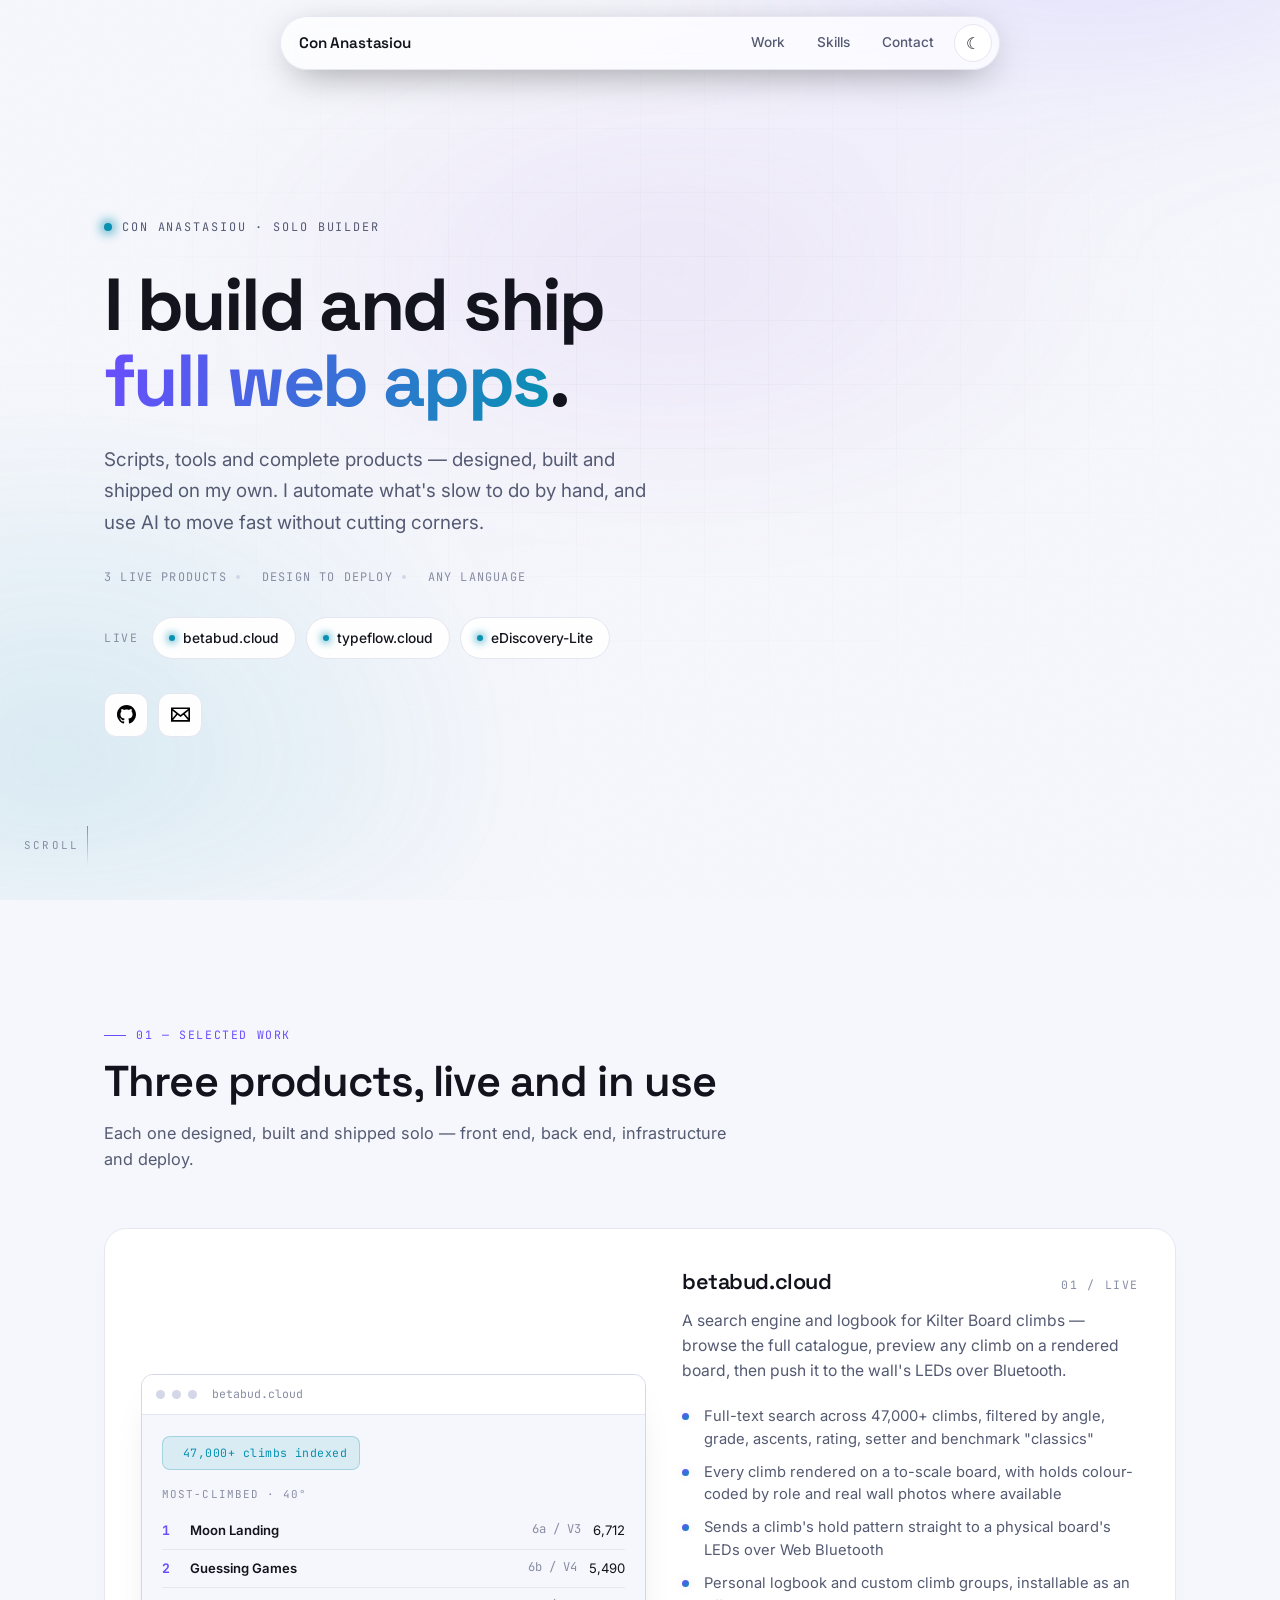
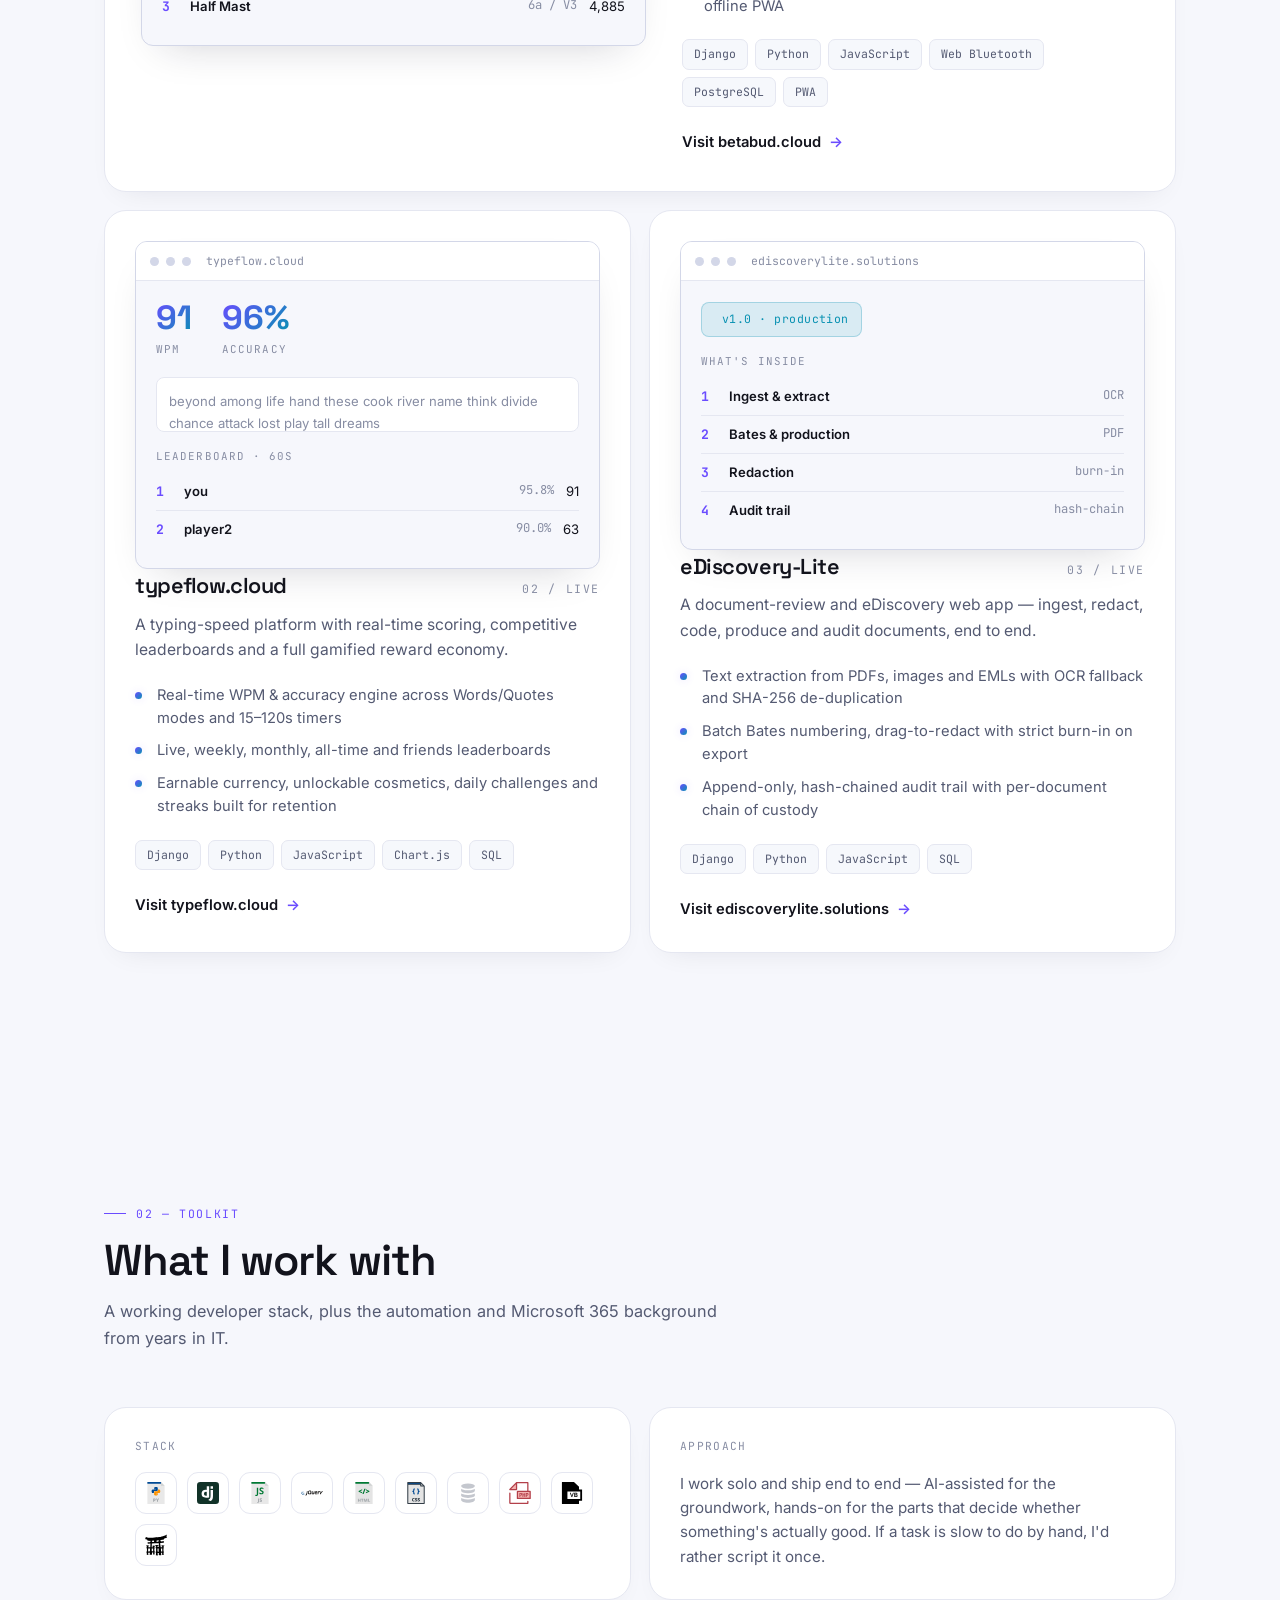
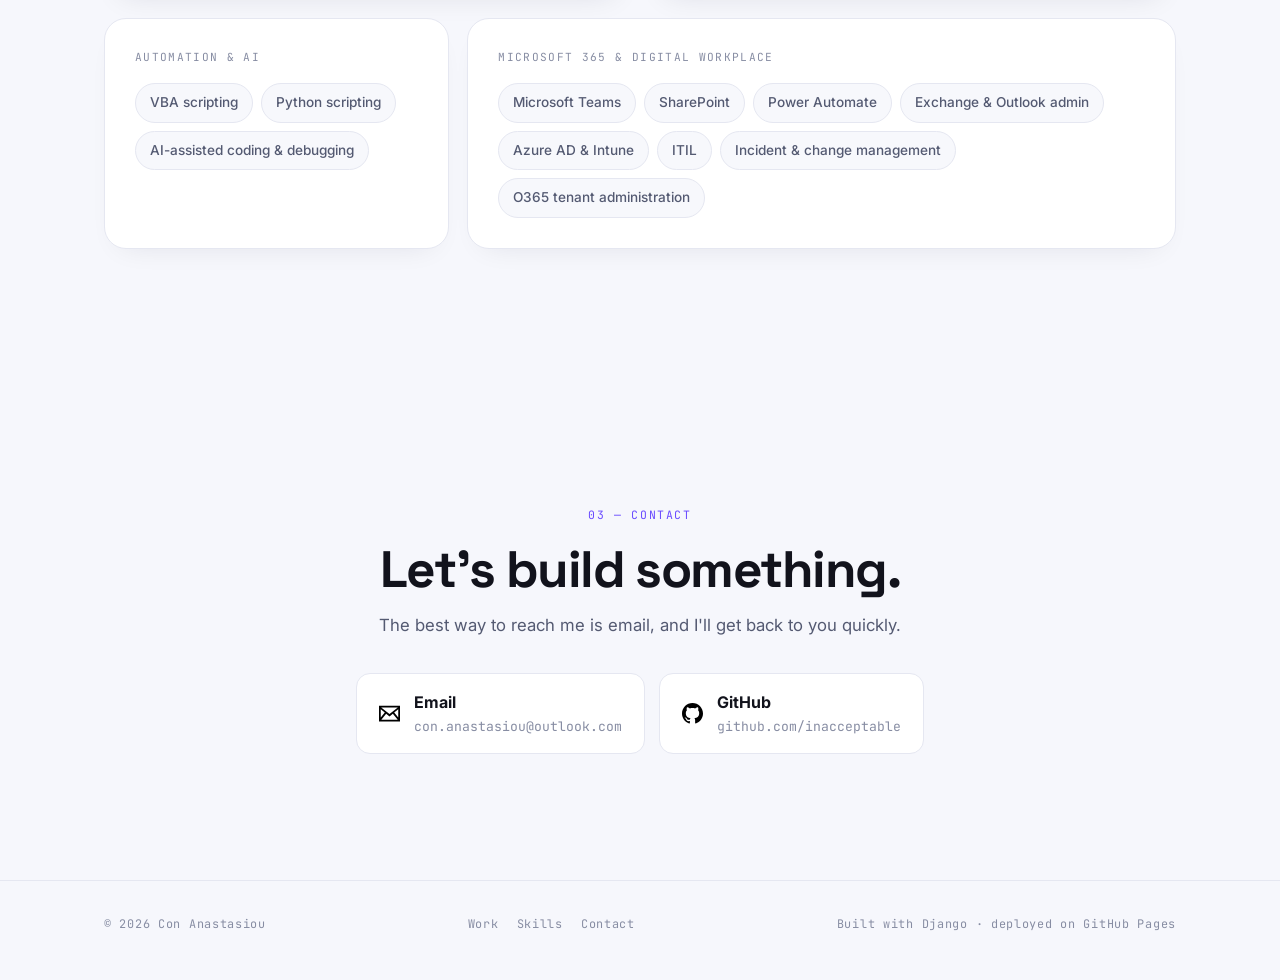
==== commit d3241ddc: "Drop the language list from the hero "Django / Python / JS" reads as a limiting label; with AI-assis" ====
--- a/docs/index.html
+++ b/docs/index.html
@@ -49,8 +49,8 @@
 						<p class="hero-lead">Scripts, tools and complete products — designed, built and shipped on my own. I automate what's slow to do by hand, and use AI to move fast without cutting corners.</p>
 						<div class="hero-meta">
 							<span>3 live products</span>
-							<span>shipped solo</span>
-							<span>Django / Python / JS</span>
+							<span>design to deploy</span>
+							<span>any language</span>
 						</div>
 						<div class="hero-links">
 							<span class="mono">Live</span>
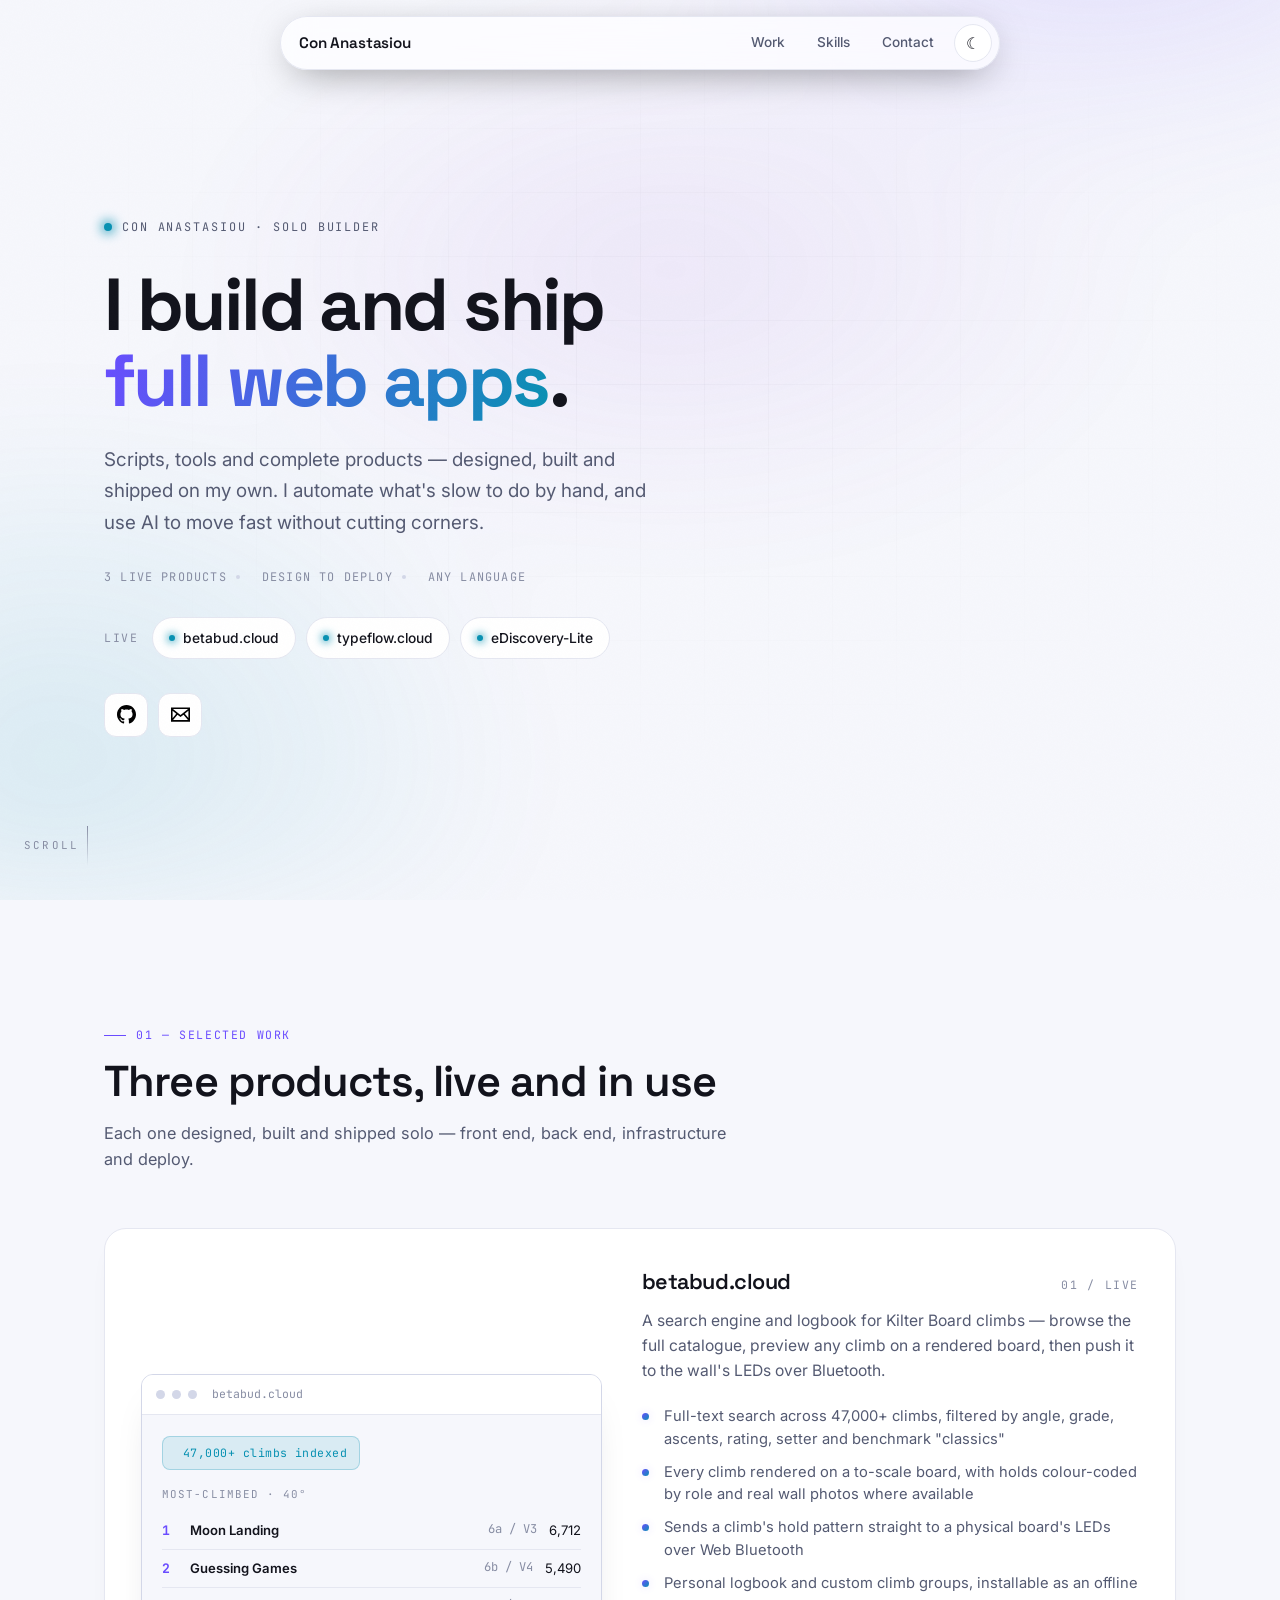
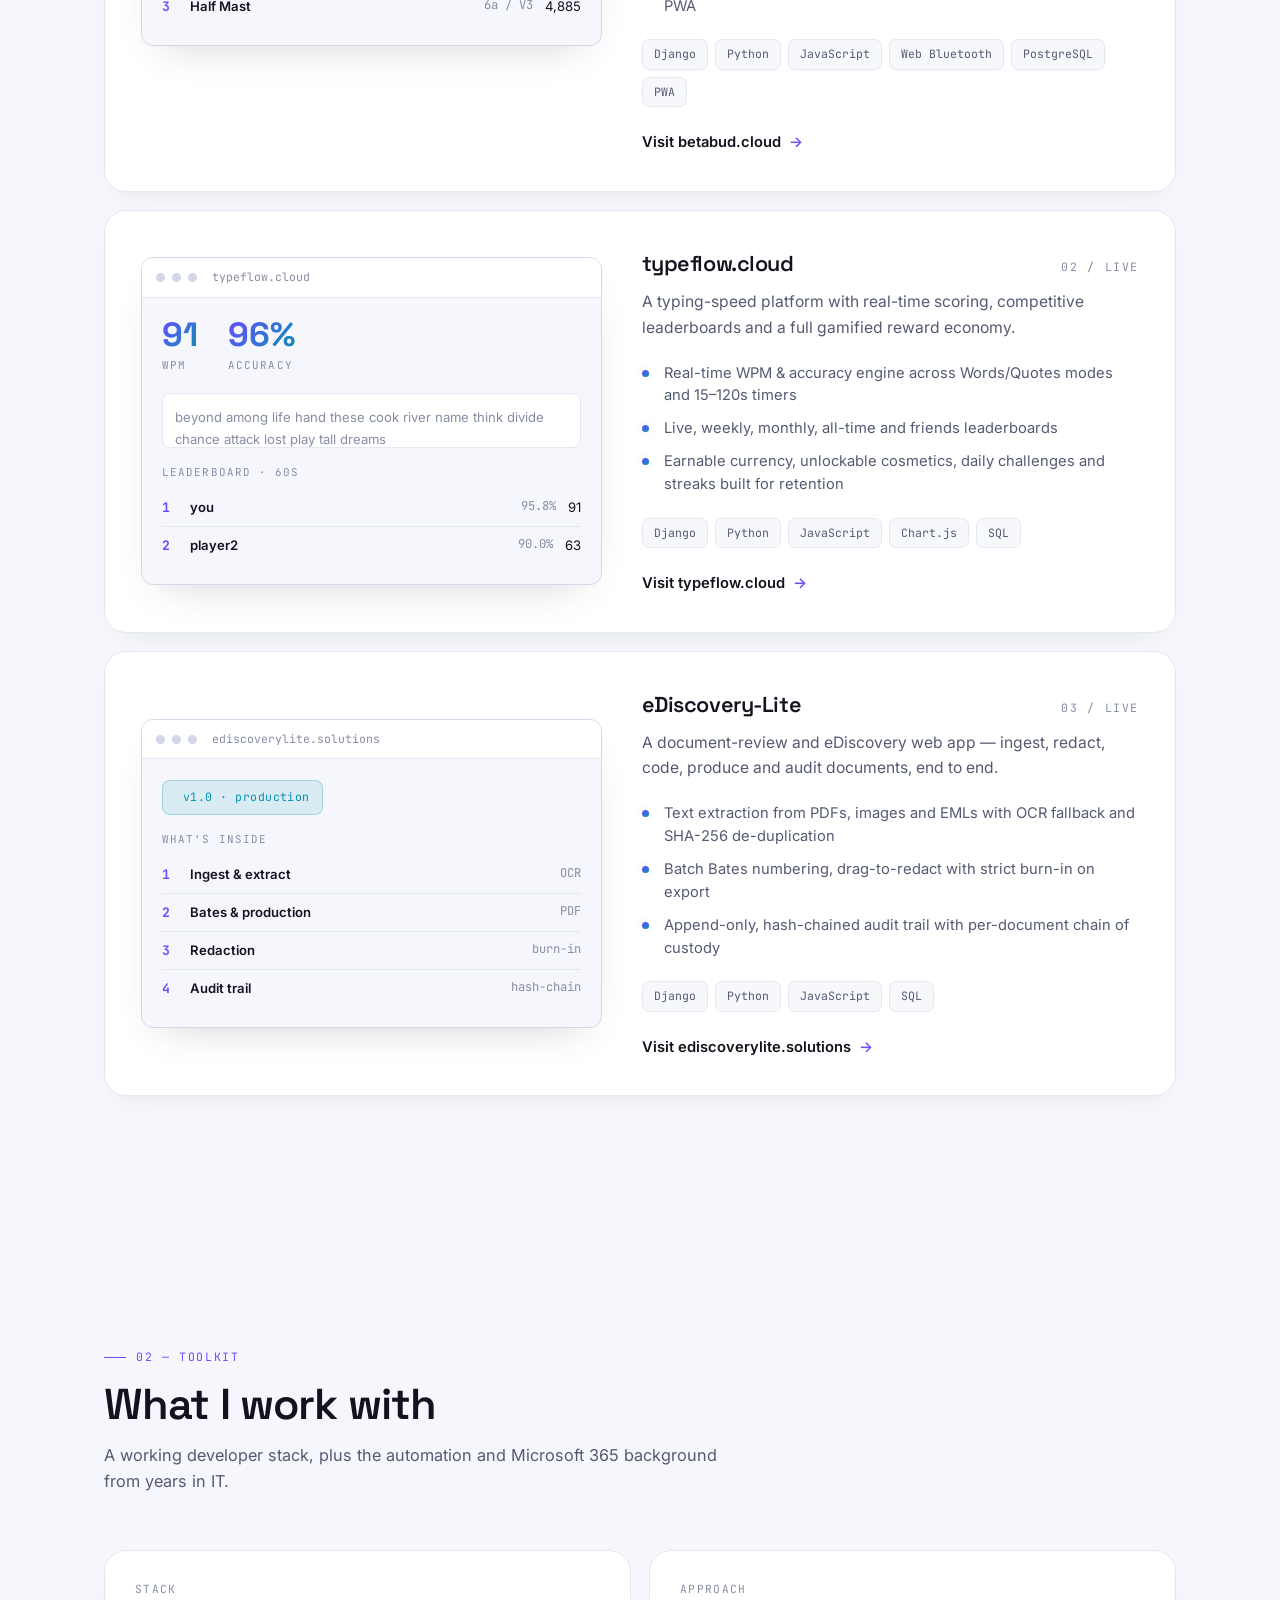
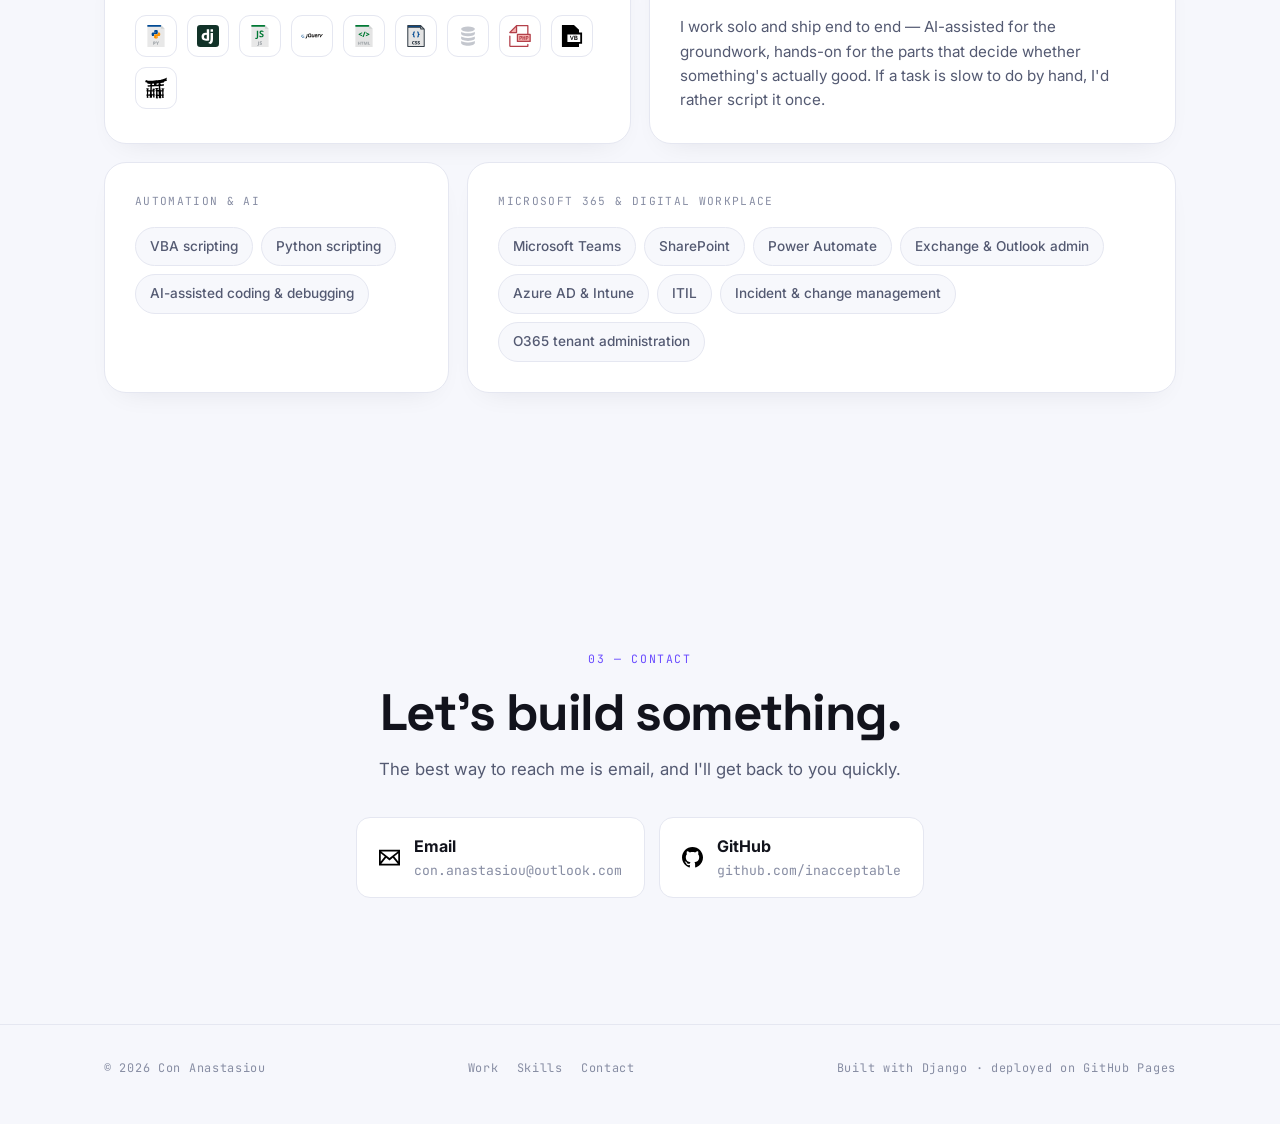
==== commit 5eace90f: "Give each project its own full-width row Drop the featured/paired bento split — betabud, typeflow an" ====
--- a/docs/index.html
+++ b/docs/index.html
@@ -79,8 +79,8 @@
 						<p>Each one designed, built and shipped solo — front end, back end, infrastructure and deploy.</p>
 					</div>
 
-					<div class="bento">
-						<article class="tile tile-lg" data-reveal>
+					<div class="bento work-bento">
+						<article class="tile" data-reveal>
 							<div class="frame">
 								<div class="frame-bar"><i></i><i></i><i></i><span>betabud.cloud</span></div>
 								<div class="frame-body">
@@ -112,7 +112,7 @@
 							</div>
 						</article>
 
-						<article class="tile tile-sm" data-reveal style="--d:80ms">
+						<article class="tile" data-reveal style="--d:80ms">
 							<div class="frame">
 								<div class="frame-bar"><i></i><i></i><i></i><span>typeflow.cloud</span></div>
 								<div class="frame-body">
@@ -146,7 +146,7 @@
 							</div>
 						</article>
 
-						<article class="tile tile-sm" data-reveal style="--d:160ms">
+						<article class="tile" data-reveal style="--d:160ms">
 							<div class="frame">
 								<div class="frame-bar"><i></i><i></i><i></i><span>ediscoverylite.solutions</span></div>
 								<div class="frame-body">
--- a/docs/static/css/style.css
+++ b/docs/static/css/style.css
@@ -122,6 +122,8 @@
 	padding: 0 24px;
 }
 
+#home, #work, #skills, #contact { scroll-margin-top: 28px; }
+
 .mono {
 	font-family: var(--font-mono);
 	font-size: .72rem;
@@ -206,7 +208,7 @@
 /* Nav ------------------------------------------------------- */
 
 .nav {
-	position: fixed;
+	position: absolute;
 	top: 16px;
 	left: 50%;
 	transform: translateX(-50%);
@@ -860,22 +862,20 @@
 /* Responsive ------------------------------------------- */
 
 @media (min-width: 860px) {
-	.tile.tile-lg {
-		grid-column: span 6;
+	.work-bento .tile {
 		display: grid;
-		grid-template-columns: 1.05fr 0.95fr;
-		gap: 36px;
+		grid-template-columns: minmax(0, 1fr) minmax(0, 1.08fr);
+		gap: 40px;
 		align-items: center;
 		padding: 36px;
 	}
-	.tile.tile-sm { grid-column: span 3; }
 	.skills-bento .tile.s-3 { grid-column: span 3; }
 	.skills-bento .tile.s-2 { grid-column: span 2; }
 	.skills-bento .tile.s-4 { grid-column: span 4; }
 }
 
 @media (max-width: 859px) {
-	.tile.tile-lg .frame { margin-bottom: 24px; }
+	.work-bento .tile .frame { margin-bottom: 24px; }
 }
 
 @media (max-width: 720px) {
@@ -890,10 +890,10 @@
 	}
 
 	.nav-links {
-		position: fixed;
-		top: 74px;
-		left: 16px;
-		right: 16px;
+		position: absolute;
+		top: calc(100% + 10px);
+		left: 0;
+		right: 0;
 		flex-direction: column;
 		align-items: stretch;
 		gap: 2px;
